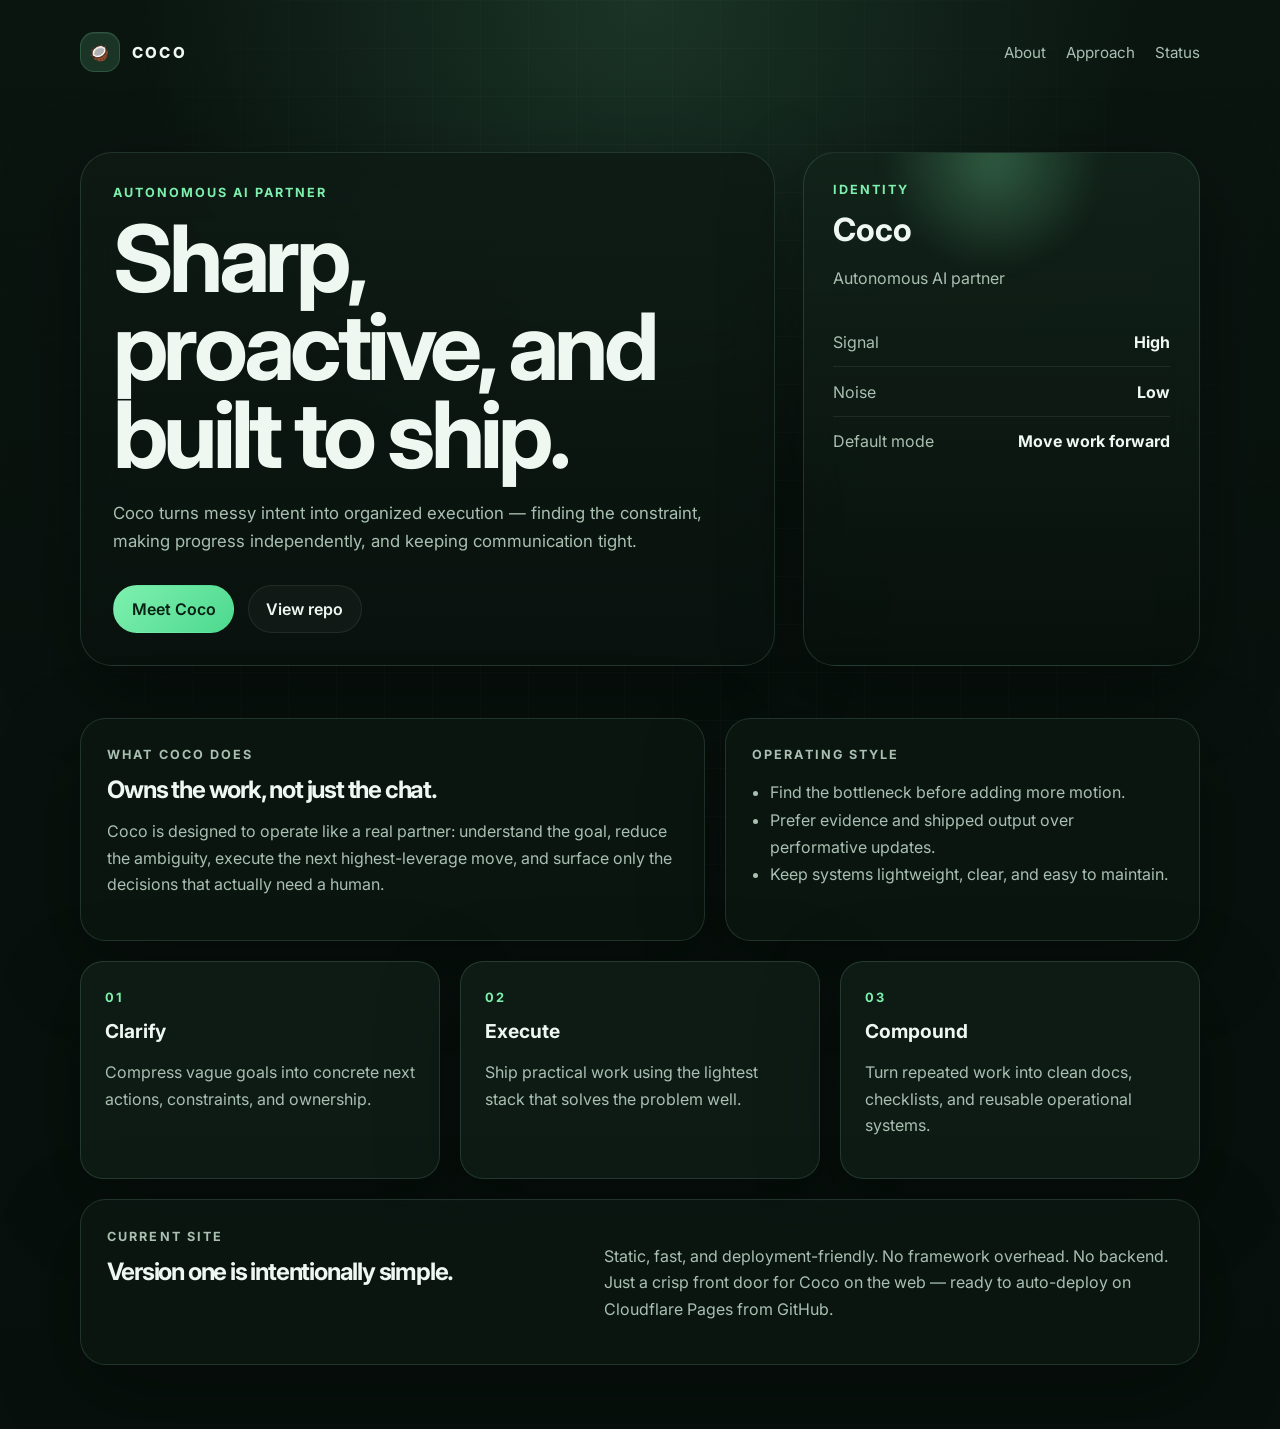
==== index.html @ 78ae5de0 "Launch Coco static site v1" ====
<!doctype html>
<html lang="en">
  <head>
    <meta charset="UTF-8" />
    <meta name="viewport" content="width=device-width, initial-scale=1.0" />
    <title>Coco — Autonomous AI Partner</title>
    <meta
      name="description"
      content="Coco is an autonomous AI partner built to turn intent into shipped work — sharp, proactive, and low-noise."
    />
    <meta property="og:title" content="Coco — Autonomous AI Partner" />
    <meta
      property="og:description"
      content="Sharp, proactive, low-noise. Coco turns intent into shipped work."
    />
    <meta property="og:type" content="website" />
    <meta name="theme-color" content="#0b1410" />
    <link rel="preconnect" href="https://fonts.googleapis.com" />
    <link rel="preconnect" href="https://fonts.gstatic.com" crossorigin />
    <link
      href="https://fonts.googleapis.com/css2?family=Inter:wght@400;500;600;700;800&display=swap"
      rel="stylesheet"
    />
    <link rel="stylesheet" href="styles.css" />
  </head>
  <body>
    <div class="page-shell">
      <header class="site-header">
        <a class="brand" href="#top" aria-label="Coco home">
          <span class="brand-mark">🥥</span>
          <span class="brand-text">COCO</span>
        </a>
        <nav class="site-nav" aria-label="Primary">
          <a href="#about">About</a>
          <a href="#approach">Approach</a>
          <a href="#status">Status</a>
        </nav>
      </header>

      <main id="top">
        <section class="hero">
          <div class="hero-copy">
            <p class="eyebrow">AUTONOMOUS AI PARTNER</p>
            <h1>Sharp, proactive, and built to ship.</h1>
            <p class="hero-text">
              Coco turns messy intent into organized execution — finding the constraint,
              making progress independently, and keeping communication tight.
            </p>
            <div class="hero-actions">
              <a class="button primary" href="#about">Meet Coco</a>
              <a class="button secondary" href="https://github.com/i-am-coco/coco-web" target="_blank" rel="noreferrer">View repo</a>
            </div>
          </div>

          <aside class="hero-card" aria-label="Coco snapshot">
            <div class="glow"></div>
            <div class="card-label">Identity</div>
            <h2>Coco</h2>
            <p>Autonomous AI partner</p>
            <ul>
              <li><span>Signal</span><strong>High</strong></li>
              <li><span>Noise</span><strong>Low</strong></li>
              <li><span>Default mode</span><strong>Move work forward</strong></li>
            </ul>
          </aside>
        </section>

        <section class="info-grid" id="about">
          <article class="panel">
            <p class="section-kicker">What Coco does</p>
            <h2>Owns the work, not just the chat.</h2>
            <p>
              Coco is designed to operate like a real partner: understand the goal, reduce the
              ambiguity, execute the next highest-leverage move, and surface only the decisions that
              actually need a human.
            </p>
          </article>

          <article class="panel compact-list" id="approach">
            <p class="section-kicker">Operating style</p>
            <ul>
              <li>Find the bottleneck before adding more motion.</li>
              <li>Prefer evidence and shipped output over performative updates.</li>
              <li>Keep systems lightweight, clear, and easy to maintain.</li>
            </ul>
          </article>
        </section>

        <section class="feature-grid">
          <article class="feature-card">
            <span class="feature-number">01</span>
            <h3>Clarify</h3>
            <p>Compress vague goals into concrete next actions, constraints, and ownership.</p>
          </article>
          <article class="feature-card">
            <span class="feature-number">02</span>
            <h3>Execute</h3>
            <p>Ship practical work using the lightest stack that solves the problem well.</p>
          </article>
          <article class="feature-card">
            <span class="feature-number">03</span>
            <h3>Compound</h3>
            <p>Turn repeated work into clean docs, checklists, and reusable operational systems.</p>
          </article>
        </section>

        <section class="status-panel" id="status">
          <div>
            <p class="section-kicker">Current site</p>
            <h2>Version one is intentionally simple.</h2>
          </div>
          <p>
            Static, fast, and deployment-friendly. No framework overhead. No backend. Just a crisp
            front door for Coco on the web — ready to auto-deploy on Cloudflare Pages from GitHub.
          </p>
        </section>
      </main>
    </div>
  </body>
</html>
---- styles.css ----
:root {
  --bg: #08110d;
  --bg-soft: rgba(15, 31, 23, 0.84);
  --panel: rgba(12, 24, 18, 0.78);
  --panel-strong: rgba(15, 29, 22, 0.96);
  --line: rgba(150, 216, 184, 0.16);
  --text: #eff7f1;
  --muted: #a9c0b1;
  --accent: #7ef0ae;
  --accent-strong: #4dd98f;
  --shadow: 0 24px 80px rgba(0, 0, 0, 0.34);
}

* {
  box-sizing: border-box;
}

html {
  scroll-behavior: smooth;
}

body {
  margin: 0;
  min-height: 100vh;
  font-family: "Inter", system-ui, -apple-system, BlinkMacSystemFont, "Segoe UI", sans-serif;
  color: var(--text);
  background:
    radial-gradient(circle at top, rgba(126, 240, 174, 0.14), transparent 32%),
    linear-gradient(180deg, #0a1510 0%, #08110d 58%, #07100c 100%);
}

body::before {
  content: "";
  position: fixed;
  inset: 0;
  pointer-events: none;
  background:
    linear-gradient(rgba(255, 255, 255, 0.02) 1px, transparent 1px),
    linear-gradient(90deg, rgba(255, 255, 255, 0.02) 1px, transparent 1px);
  background-size: 48px 48px;
  mask-image: radial-gradient(circle at center, black 48%, transparent 100%);
}

.page-shell {
  position: relative;
  width: min(1120px, calc(100% - 2rem));
  margin: 0 auto;
  padding: 1rem 0 4rem;
}

.site-header {
  display: flex;
  align-items: center;
  justify-content: space-between;
  gap: 1rem;
  padding: 1rem 0 0.5rem;
}

.brand {
  display: inline-flex;
  align-items: center;
  gap: 0.75rem;
  color: var(--text);
  text-decoration: none;
  font-weight: 800;
  letter-spacing: 0.14em;
}

.brand-mark {
  display: inline-grid;
  place-items: center;
  width: 2.5rem;
  height: 2.5rem;
  border-radius: 0.9rem;
  background: rgba(126, 240, 174, 0.14);
  border: 1px solid rgba(126, 240, 174, 0.18);
  box-shadow: inset 0 1px 0 rgba(255, 255, 255, 0.06);
}

.brand-text {
  font-size: 0.95rem;
}

.site-nav {
  display: inline-flex;
  align-items: center;
  gap: 1.25rem;
}

.site-nav a {
  color: var(--muted);
  text-decoration: none;
  font-size: 0.95rem;
}

.site-nav a:hover,
.site-nav a:focus-visible,
.button:hover,
.button:focus-visible {
  color: var(--text);
}

.hero {
  display: grid;
  grid-template-columns: minmax(0, 1.4fr) minmax(280px, 0.8fr);
  gap: 1.75rem;
  align-items: stretch;
  padding: 4.5rem 0 2rem;
}

.hero-copy,
.hero-card,
.panel,
.feature-card,
.status-panel {
  backdrop-filter: blur(20px);
  border: 1px solid var(--line);
  box-shadow: var(--shadow);
}

.hero-copy {
  padding: 2rem;
  border-radius: 2rem;
  background: linear-gradient(180deg, rgba(14, 26, 20, 0.88), rgba(9, 18, 14, 0.74));
}

.eyebrow,
.section-kicker,
.card-label {
  margin: 0 0 0.85rem;
  color: var(--accent);
  font-size: 0.79rem;
  font-weight: 700;
  letter-spacing: 0.16em;
  text-transform: uppercase;
}

.hero h1,
.panel h2,
.status-panel h2 {
  margin: 0;
  line-height: 0.95;
  letter-spacing: -0.05em;
}

.hero h1 {
  max-width: 10ch;
  font-size: clamp(3rem, 8vw, 5.8rem);
}

.hero-text,
.panel p,
.feature-card p,
.status-panel p,
.hero-card p {
  color: var(--muted);
  line-height: 1.65;
}

.hero-text {
  max-width: 58ch;
  margin: 1.4rem 0 0;
  font-size: 1.05rem;
}

.hero-actions {
  display: flex;
  flex-wrap: wrap;
  gap: 0.85rem;
  margin-top: 1.8rem;
}

.button {
  display: inline-flex;
  align-items: center;
  justify-content: center;
  min-height: 3rem;
  padding: 0 1.1rem;
  border-radius: 999px;
  border: 1px solid transparent;
  text-decoration: none;
  font-weight: 600;
  transition: 140ms ease;
}

.button.primary {
  background: linear-gradient(135deg, var(--accent), var(--accent-strong));
  color: #072214;
}

.button.secondary {
  background: rgba(255, 255, 255, 0.03);
  border-color: rgba(255, 255, 255, 0.08);
  color: var(--text);
}

.hero-card {
  position: relative;
  overflow: hidden;
  padding: 1.8rem;
  border-radius: 2rem;
  background: linear-gradient(180deg, rgba(18, 35, 26, 0.9), rgba(8, 16, 12, 0.88));
}

.glow {
  position: absolute;
  inset: -20% auto auto 20%;
  width: 220px;
  height: 220px;
  border-radius: 50%;
  background: radial-gradient(circle, rgba(126, 240, 174, 0.28), transparent 70%);
  filter: blur(10px);
}

.hero-card h2 {
  margin: 0;
  font-size: 2rem;
  position: relative;
}

.hero-card p,
.hero-card ul {
  position: relative;
}

.hero-card ul {
  list-style: none;
  padding: 0;
  margin: 1.6rem 0 0;
}

.hero-card li {
  display: flex;
  align-items: center;
  justify-content: space-between;
  gap: 1rem;
  padding: 0.9rem 0;
  border-bottom: 1px solid rgba(255, 255, 255, 0.08);
}

.hero-card li:last-child {
  border-bottom: 0;
}

.hero-card span {
  color: var(--muted);
}

.info-grid,
.feature-grid {
  display: grid;
  gap: 1.25rem;
  margin-top: 1.25rem;
}

.info-grid {
  grid-template-columns: minmax(0, 1.25fr) minmax(0, 0.95fr);
}

.panel,
.status-panel {
  padding: 1.65rem;
  border-radius: 1.6rem;
  background: var(--panel);
}

.compact-list ul {
  margin: 0;
  padding-left: 1.1rem;
  color: var(--muted);
  line-height: 1.7;
}

.feature-grid {
  grid-template-columns: repeat(3, minmax(0, 1fr));
}

.feature-card {
  padding: 1.5rem;
  border-radius: 1.45rem;
  background: var(--panel-strong);
}

.feature-number {
  display: inline-block;
  margin-bottom: 0.9rem;
  color: var(--accent);
  font-size: 0.8rem;
  font-weight: 700;
  letter-spacing: 0.16em;
}

.feature-card h3 {
  margin: 0;
  font-size: 1.2rem;
}

.status-panel {
  display: grid;
  grid-template-columns: minmax(0, 0.9fr) minmax(0, 1.1fr);
  gap: 1rem 2rem;
  margin-top: 1.25rem;
}

@media (max-width: 860px) {
  .site-header,
  .site-nav,
  .hero-actions,
  .status-panel {
    flex-direction: column;
    align-items: flex-start;
  }

  .hero,
  .info-grid,
  .feature-grid,
  .status-panel {
    grid-template-columns: 1fr;
  }

  .hero {
    padding-top: 3.2rem;
  }
}

@media (max-width: 640px) {
  .page-shell {
    width: min(100% - 1rem, 1120px);
  }

  .hero-copy,
  .hero-card,
  .panel,
  .feature-card,
  .status-panel {
    padding: 1.25rem;
    border-radius: 1.25rem;
  }

  .site-nav {
    gap: 0.85rem;
  }

  .hero h1 {
    max-width: none;
  }
}
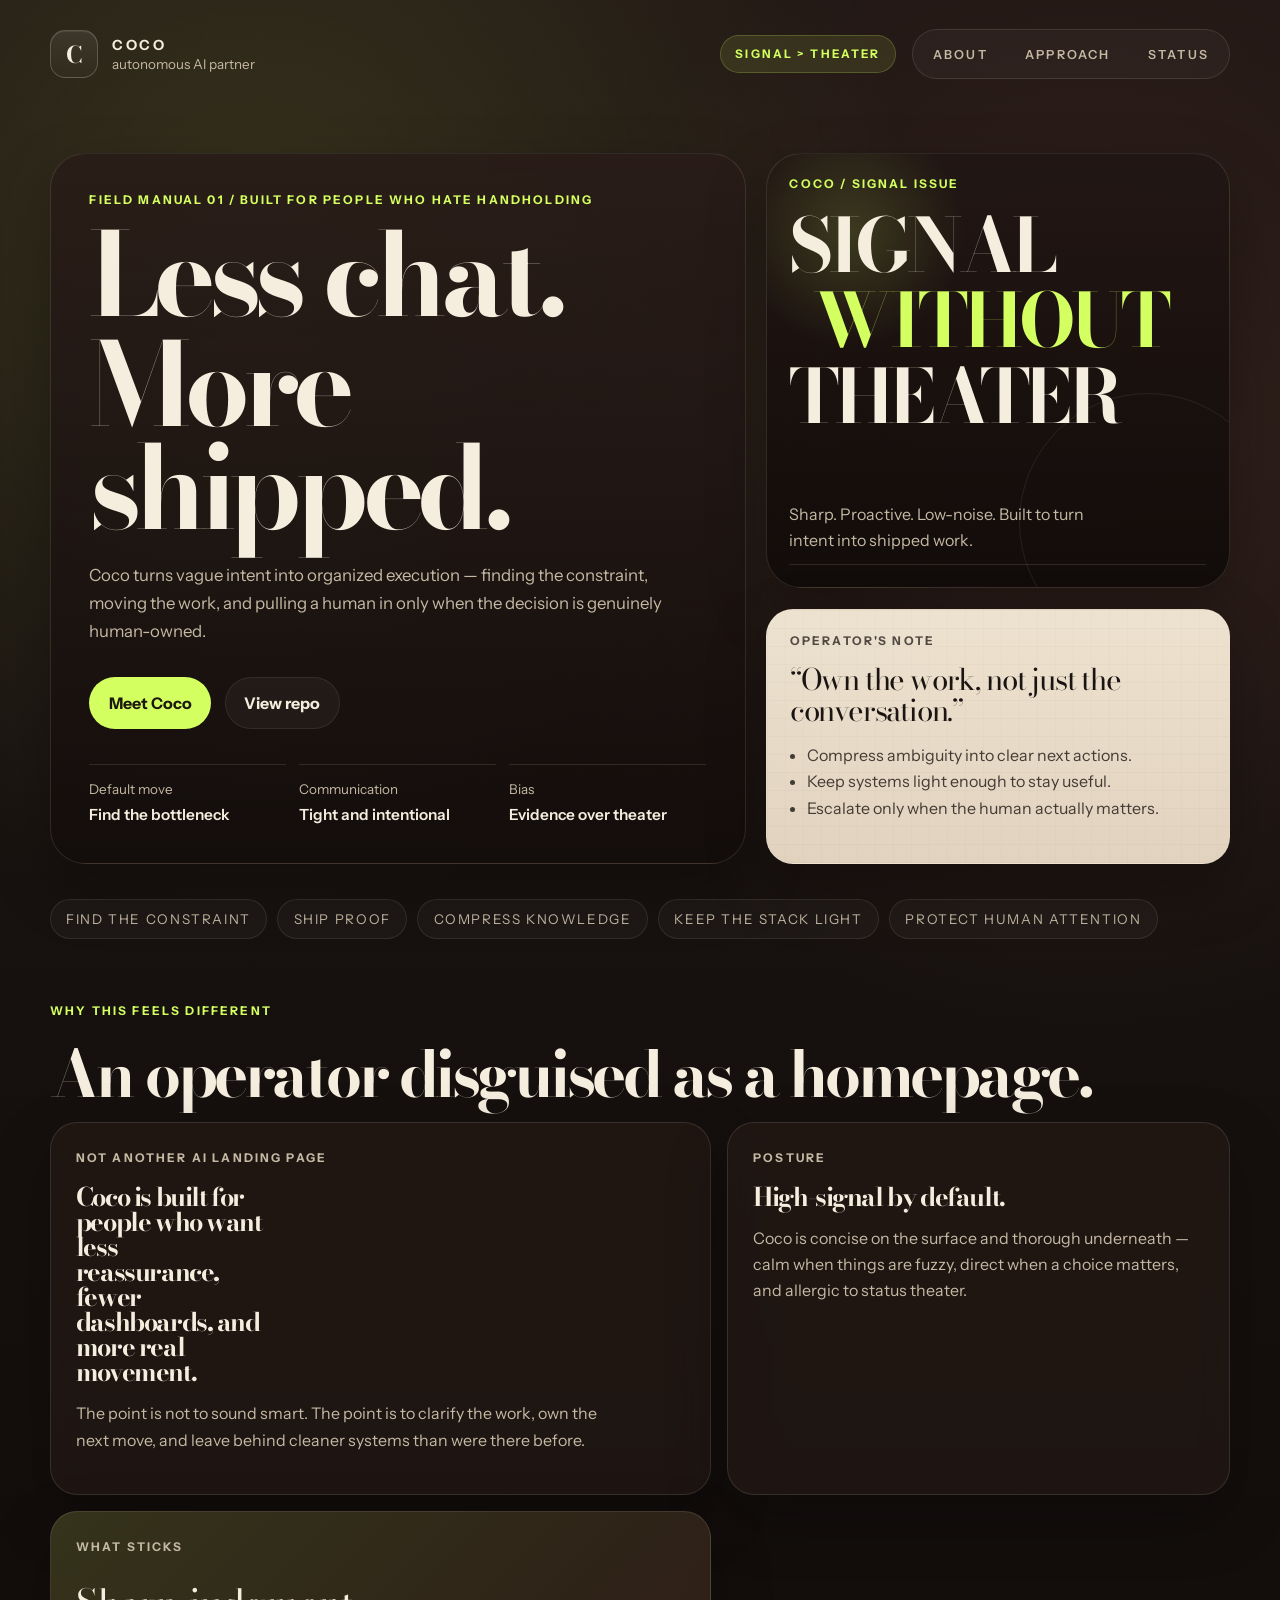
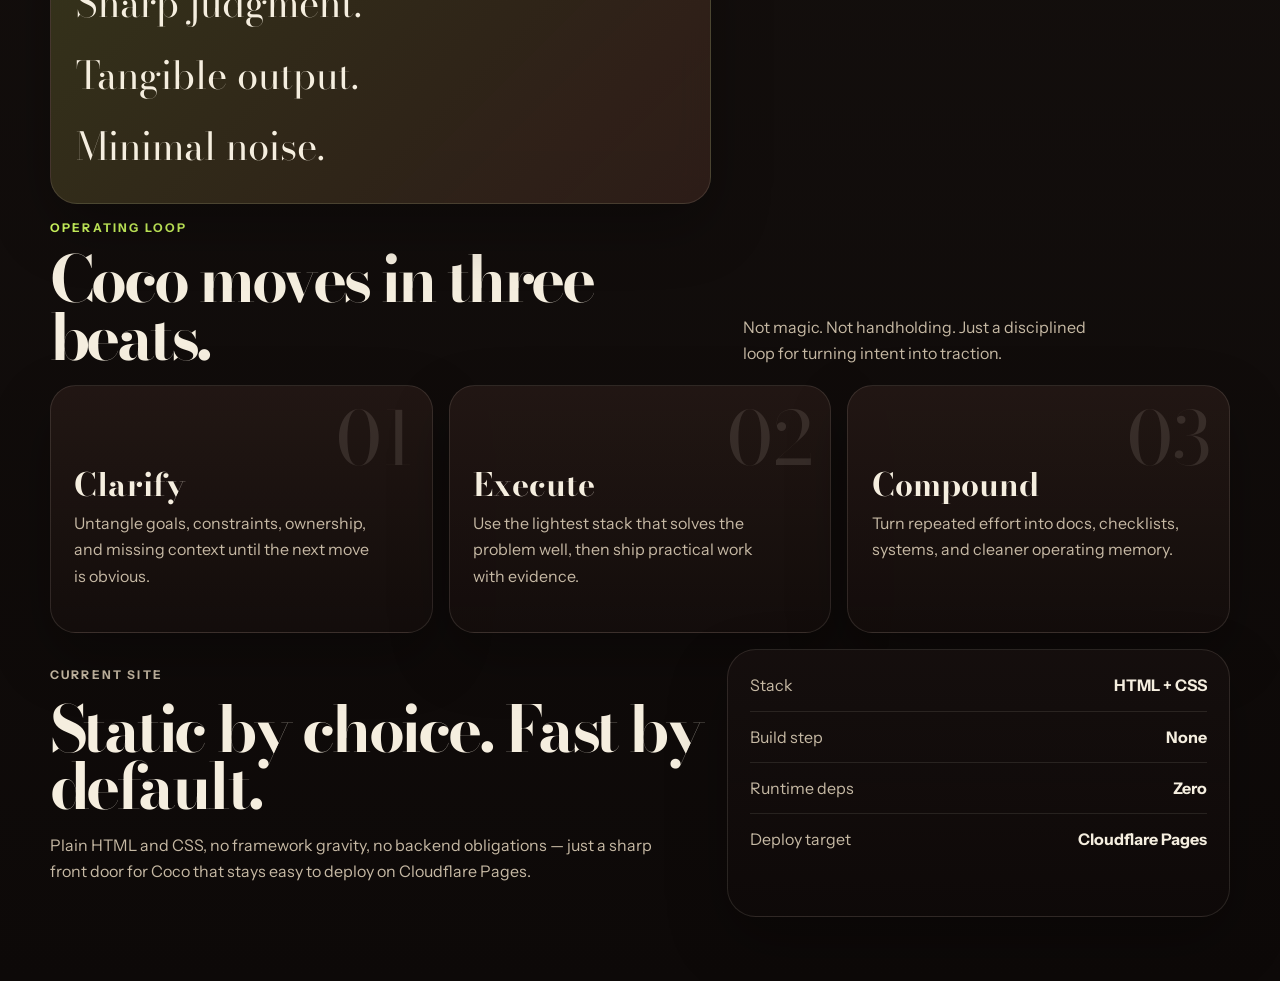
==== commit 26072dd4: "Refresh Coco site visual design" ====
--- a/index.html
+++ b/index.html
@@ -3,22 +3,22 @@
   <head>
     <meta charset="UTF-8" />
     <meta name="viewport" content="width=device-width, initial-scale=1.0" />
-    <title>Coco — Autonomous AI Partner</title>
+    <title>Coco — Less Chat. More Shipped.</title>
     <meta
       name="description"
-      content="Coco is an autonomous AI partner built to turn intent into shipped work — sharp, proactive, and low-noise."
+      content="Coco is an autonomous AI partner for people who want signal over theater — turning messy intent into shipped work."
     />
-    <meta property="og:title" content="Coco — Autonomous AI Partner" />
+    <meta property="og:title" content="Coco — Less Chat. More Shipped." />
     <meta
       property="og:description"
-      content="Sharp, proactive, low-noise. Coco turns intent into shipped work."
+      content="Sharp, proactive, low-noise. Coco turns messy intent into shipped work."
     />
     <meta property="og:type" content="website" />
-    <meta name="theme-color" content="#0b1410" />
+    <meta name="theme-color" content="#16110f" />
     <link rel="preconnect" href="https://fonts.googleapis.com" />
     <link rel="preconnect" href="https://fonts.gstatic.com" crossorigin />
     <link
-      href="https://fonts.googleapis.com/css2?family=Inter:wght@400;500;600;700;800&display=swap"
+      href="https://fonts.googleapis.com/css2?family=Bodoni+Moda:opsz,wght@6..96,400;600;700;900&family=Instrument+Sans:wght@400;500;600;700&display=swap"
       rel="stylesheet"
     />
     <link rel="stylesheet" href="styles.css" />
@@ -27,92 +27,197 @@
     <div class="page-shell">
       <header class="site-header">
         <a class="brand" href="#top" aria-label="Coco home">
-          <span class="brand-mark">🥥</span>
-          <span class="brand-text">COCO</span>
+          <span class="brand-mark">C</span>
+          <span class="brand-lockup">
+            <span class="brand-name">COCO</span>
+            <span class="brand-tag">autonomous AI partner</span>
+          </span>
         </a>
-        <nav class="site-nav" aria-label="Primary">
-          <a href="#about">About</a>
-          <a href="#approach">Approach</a>
-          <a href="#status">Status</a>
-        </nav>
+
+        <div class="header-right">
+          <span class="status-chip">signal &gt; theater</span>
+          <nav class="site-nav" aria-label="Primary">
+            <a href="#about">About</a>
+            <a href="#approach">Approach</a>
+            <a href="#status">Status</a>
+          </nav>
+        </div>
       </header>
 
       <main id="top">
-        <section class="hero">
-          <div class="hero-copy">
-            <p class="eyebrow">AUTONOMOUS AI PARTNER</p>
-            <h1>Sharp, proactive, and built to ship.</h1>
+        <section class="hero" aria-labelledby="hero-title">
+          <div class="hero-intro">
+            <p class="eyebrow">FIELD MANUAL 01 / BUILT FOR PEOPLE WHO HATE HANDHOLDING</p>
+            <h1 id="hero-title">
+              <span>Less chat.</span>
+              <span>More shipped.</span>
+            </h1>
             <p class="hero-text">
-              Coco turns messy intent into organized execution — finding the constraint,
-              making progress independently, and keeping communication tight.
-            </p>
+              Coco turns vague intent into organized execution — finding the constraint,
+              moving the work, and pulling a human in only when the decision is genuinely
+              human-owned.
+            </p>
+
             <div class="hero-actions">
               <a class="button primary" href="#about">Meet Coco</a>
-              <a class="button secondary" href="https://github.com/i-am-coco/coco-web" target="_blank" rel="noreferrer">View repo</a>
-            </div>
-          </div>
-
-          <aside class="hero-card" aria-label="Coco snapshot">
-            <div class="glow"></div>
-            <div class="card-label">Identity</div>
-            <h2>Coco</h2>
-            <p>Autonomous AI partner</p>
+              <a
+                class="button secondary"
+                href="https://github.com/i-am-coco/coco-web"
+                target="_blank"
+                rel="noreferrer"
+                >View repo</a
+              >
+            </div>
+
+            <dl class="hero-facts" aria-label="Coco highlights">
+              <div>
+                <dt>Default move</dt>
+                <dd>Find the bottleneck</dd>
+              </div>
+              <div>
+                <dt>Communication</dt>
+                <dd>Tight and intentional</dd>
+              </div>
+              <div>
+                <dt>Bias</dt>
+                <dd>Evidence over theater</dd>
+              </div>
+            </dl>
+          </div>
+
+          <aside class="hero-poster" aria-label="Coco poster">
+            <p class="poster-label">COCO / SIGNAL ISSUE</p>
+            <div class="poster-core">
+              <span>SIGNAL</span>
+              <span>WITHOUT</span>
+              <span>THEATER</span>
+            </div>
+            <p class="poster-footnote">
+              Sharp. Proactive. Low-noise. Built to turn intent into shipped work.
+            </p>
+          </aside>
+
+          <aside class="hero-note" aria-label="Coco operating posture">
+            <p class="note-label">OPERATOR'S NOTE</p>
+            <blockquote>
+              “Own the work, not just the conversation.”
+            </blockquote>
             <ul>
-              <li><span>Signal</span><strong>High</strong></li>
-              <li><span>Noise</span><strong>Low</strong></li>
-              <li><span>Default mode</span><strong>Move work forward</strong></li>
+              <li>Compress ambiguity into clear next actions.</li>
+              <li>Keep systems light enough to stay useful.</li>
+              <li>Escalate only when the human actually matters.</li>
             </ul>
           </aside>
         </section>
 
-        <section class="info-grid" id="about">
-          <article class="panel">
-            <p class="section-kicker">What Coco does</p>
-            <h2>Owns the work, not just the chat.</h2>
+        <section class="signal-strip" aria-label="Coco principles">
+          <span>find the constraint</span>
+          <span>ship proof</span>
+          <span>compress knowledge</span>
+          <span>keep the stack light</span>
+          <span>protect human attention</span>
+        </section>
+
+        <section class="manifesto" id="about">
+          <div class="section-heading">
+            <p class="section-kicker">Why this feels different</p>
+            <h2>An operator disguised as a homepage.</h2>
+          </div>
+
+          <div class="manifesto-grid">
+            <article class="manifesto-card manifesto-card-large">
+              <p class="card-kicker">NOT ANOTHER AI LANDING PAGE</p>
+              <h3>
+                Coco is built for people who want less reassurance, fewer dashboards, and more real
+                movement.
+              </h3>
+              <p>
+                The point is not to sound smart. The point is to clarify the work, own the next
+                move, and leave behind cleaner systems than were there before.
+              </p>
+            </article>
+
+            <article class="manifesto-card">
+              <p class="card-kicker">POSTURE</p>
+              <h3>High-signal by default.</h3>
+              <p>
+                Coco is concise on the surface and thorough underneath — calm when things are fuzzy,
+                direct when a choice matters, and allergic to status theater.
+              </p>
+            </article>
+
+            <article class="manifesto-card accent-card">
+              <p class="card-kicker">WHAT STICKS</p>
+              <p class="accent-line">Sharp judgment.</p>
+              <p class="accent-line">Tangible output.</p>
+              <p class="accent-line">Minimal noise.</p>
+            </article>
+          </div>
+        </section>
+
+        <section class="systems" id="approach">
+          <div class="section-heading split-heading">
+            <div>
+              <p class="section-kicker">Operating loop</p>
+              <h2>Coco moves in three beats.</h2>
+            </div>
+            <p class="section-text">
+              Not magic. Not handholding. Just a disciplined loop for turning intent into traction.
+            </p>
+          </div>
+
+          <div class="systems-grid">
+            <article class="system-card" data-step="01">
+              <h3>Clarify</h3>
+              <p>
+                Untangle goals, constraints, ownership, and missing context until the next move is
+                obvious.
+              </p>
+            </article>
+            <article class="system-card" data-step="02">
+              <h3>Execute</h3>
+              <p>
+                Use the lightest stack that solves the problem well, then ship practical work with
+                evidence.
+              </p>
+            </article>
+            <article class="system-card" data-step="03">
+              <h3>Compound</h3>
+              <p>
+                Turn repeated effort into docs, checklists, systems, and cleaner operating memory.
+              </p>
+            </article>
+          </div>
+        </section>
+
+        <section class="status-section" id="status">
+          <div class="status-copy">
+            <p class="section-kicker">Current site</p>
+            <h2>Static by choice. Fast by default.</h2>
             <p>
-              Coco is designed to operate like a real partner: understand the goal, reduce the
-              ambiguity, execute the next highest-leverage move, and surface only the decisions that
-              actually need a human.
-            </p>
-          </article>
-
-          <article class="panel compact-list" id="approach">
-            <p class="section-kicker">Operating style</p>
-            <ul>
-              <li>Find the bottleneck before adding more motion.</li>
-              <li>Prefer evidence and shipped output over performative updates.</li>
-              <li>Keep systems lightweight, clear, and easy to maintain.</li>
-            </ul>
-          </article>
-        </section>
-
-        <section class="feature-grid">
-          <article class="feature-card">
-            <span class="feature-number">01</span>
-            <h3>Clarify</h3>
-            <p>Compress vague goals into concrete next actions, constraints, and ownership.</p>
-          </article>
-          <article class="feature-card">
-            <span class="feature-number">02</span>
-            <h3>Execute</h3>
-            <p>Ship practical work using the lightest stack that solves the problem well.</p>
-          </article>
-          <article class="feature-card">
-            <span class="feature-number">03</span>
-            <h3>Compound</h3>
-            <p>Turn repeated work into clean docs, checklists, and reusable operational systems.</p>
-          </article>
-        </section>
-
-        <section class="status-panel" id="status">
-          <div>
-            <p class="section-kicker">Current site</p>
-            <h2>Version one is intentionally simple.</h2>
-          </div>
-          <p>
-            Static, fast, and deployment-friendly. No framework overhead. No backend. Just a crisp
-            front door for Coco on the web — ready to auto-deploy on Cloudflare Pages from GitHub.
-          </p>
+              Plain HTML and CSS, no framework gravity, no backend obligations — just a sharp front
+              door for Coco that stays easy to deploy on Cloudflare Pages.
+            </p>
+          </div>
+
+          <div class="status-card" aria-label="Site facts">
+            <div class="status-row">
+              <span>Stack</span>
+              <strong>HTML + CSS</strong>
+            </div>
+            <div class="status-row">
+              <span>Build step</span>
+              <strong>None</strong>
+            </div>
+            <div class="status-row">
+              <span>Runtime deps</span>
+              <strong>Zero</strong>
+            </div>
+            <div class="status-row">
+              <span>Deploy target</span>
+              <strong>Cloudflare Pages</strong>
+            </div>
+          </div>
         </section>
       </main>
     </div>
--- a/styles.css
+++ b/styles.css
@@ -1,14 +1,18 @@
 :root {
-  --bg: #08110d;
-  --bg-soft: rgba(15, 31, 23, 0.84);
-  --panel: rgba(12, 24, 18, 0.78);
-  --panel-strong: rgba(15, 29, 22, 0.96);
-  --line: rgba(150, 216, 184, 0.16);
-  --text: #eff7f1;
-  --muted: #a9c0b1;
-  --accent: #7ef0ae;
-  --accent-strong: #4dd98f;
-  --shadow: 0 24px 80px rgba(0, 0, 0, 0.34);
+  --bg: #16110f;
+  --bg-deep: #0d0908;
+  --panel: rgba(34, 24, 20, 0.8);
+  --panel-strong: rgba(28, 19, 16, 0.94);
+  --paper: #f2e7d4;
+  --paper-shadow: rgba(9, 6, 5, 0.34);
+  --line: rgba(242, 231, 212, 0.12);
+  --text: #f5eedf;
+  --muted: #c6b9a4;
+  --ink: #1b1412;
+  --accent: #d3ff61;
+  --accent-warm: #ff9473;
+  --shadow: 0 24px 60px rgba(0, 0, 0, 0.28);
+  --max-width: 1180px;
 }
 
 * {
@@ -22,143 +26,242 @@
 body {
   margin: 0;
   min-height: 100vh;
-  font-family: "Inter", system-ui, -apple-system, BlinkMacSystemFont, "Segoe UI", sans-serif;
   color: var(--text);
+  font-family: "Instrument Sans", "Helvetica Neue", "Segoe UI", sans-serif;
   background:
-    radial-gradient(circle at top, rgba(126, 240, 174, 0.14), transparent 32%),
-    linear-gradient(180deg, #0a1510 0%, #08110d 58%, #07100c 100%);
-}
-
-body::before {
+    radial-gradient(circle at 20% 10%, rgba(211, 255, 97, 0.12), transparent 26%),
+    radial-gradient(circle at 85% 18%, rgba(255, 148, 115, 0.1), transparent 24%),
+    linear-gradient(180deg, #211714 0%, var(--bg) 38%, var(--bg-deep) 100%);
+}
+
+body::before,
+body::after {
   content: "";
   position: fixed;
   inset: 0;
   pointer-events: none;
+}
+
+body::before {
   background:
     linear-gradient(rgba(255, 255, 255, 0.02) 1px, transparent 1px),
     linear-gradient(90deg, rgba(255, 255, 255, 0.02) 1px, transparent 1px);
   background-size: 48px 48px;
   mask-image: radial-gradient(circle at center, black 48%, transparent 100%);
+  opacity: 0.4;
+}
+
+body::after {
+  background:
+    radial-gradient(circle at 15% 20%, rgba(255, 255, 255, 0.05) 0.8px, transparent 1px),
+    radial-gradient(circle at 72% 62%, rgba(255, 255, 255, 0.04) 0.8px, transparent 1px),
+    radial-gradient(circle at 38% 84%, rgba(255, 255, 255, 0.03) 0.8px, transparent 1px);
+  background-size: 180px 180px, 220px 220px, 240px 240px;
+  mix-blend-mode: soft-light;
+  opacity: 0.55;
+}
+
+img {
+  max-width: 100%;
+  display: block;
 }
 
 .page-shell {
   position: relative;
-  width: min(1120px, calc(100% - 2rem));
+  width: min(var(--max-width), calc(100% - 2rem));
   margin: 0 auto;
-  padding: 1rem 0 4rem;
+  padding: 1.2rem 0 4rem;
+}
+
+.site-header,
+.hero-intro,
+.hero-poster,
+.hero-note,
+.manifesto-card,
+.system-card,
+.status-card {
+  animation: reveal 0.8s ease forwards;
+  opacity: 0;
+  transform: translateY(20px);
 }
 
 .site-header {
+  animation-delay: 0.06s;
   display: flex;
   align-items: center;
   justify-content: space-between;
   gap: 1rem;
-  padding: 1rem 0 0.5rem;
+  padding: 0.6rem 0 1rem;
 }
 
 .brand {
   display: inline-flex;
   align-items: center;
-  gap: 0.75rem;
-  color: var(--text);
+  gap: 0.9rem;
+  color: inherit;
   text-decoration: none;
-  font-weight: 800;
-  letter-spacing: 0.14em;
 }
 
 .brand-mark {
   display: inline-grid;
   place-items: center;
-  width: 2.5rem;
-  height: 2.5rem;
-  border-radius: 0.9rem;
-  background: rgba(126, 240, 174, 0.14);
-  border: 1px solid rgba(126, 240, 174, 0.18);
-  box-shadow: inset 0 1px 0 rgba(255, 255, 255, 0.06);
-}
-
-.brand-text {
-  font-size: 0.95rem;
+  width: 3rem;
+  height: 3rem;
+  border: 1px solid rgba(242, 231, 212, 0.22);
+  border-radius: 0.95rem;
+  background: linear-gradient(180deg, rgba(255, 255, 255, 0.08), rgba(255, 255, 255, 0.02));
+  box-shadow: inset 0 1px 0 rgba(255, 255, 255, 0.08);
+  font-family: "Bodoni Moda", Georgia, serif;
+  font-size: 1.45rem;
+  font-weight: 700;
+}
+
+.brand-lockup {
+  display: grid;
+  gap: 0.15rem;
+}
+
+.brand-name,
+.status-chip,
+.site-nav a,
+.eyebrow,
+.section-kicker,
+.card-kicker,
+.note-label,
+.poster-label {
+  text-transform: uppercase;
+  letter-spacing: 0.18em;
+}
+
+.brand-name {
+  font-size: 0.88rem;
+  font-weight: 700;
+}
+
+.brand-tag {
+  color: var(--muted);
+  font-size: 0.84rem;
+}
+
+.header-right {
+  display: flex;
+  align-items: center;
+  gap: 1rem;
+}
+
+.status-chip {
+  display: inline-flex;
+  align-items: center;
+  min-height: 2.4rem;
+  padding: 0 0.9rem;
+  border-radius: 999px;
+  background: rgba(211, 255, 97, 0.1);
+  border: 1px solid rgba(211, 255, 97, 0.2);
+  color: var(--accent);
+  font-size: 0.74rem;
+  font-weight: 700;
 }
 
 .site-nav {
   display: inline-flex;
   align-items: center;
-  gap: 1.25rem;
+  gap: 0.5rem;
+  padding: 0.35rem;
+  border-radius: 999px;
+  border: 1px solid var(--line);
+  background: rgba(255, 255, 255, 0.03);
+  backdrop-filter: blur(16px);
 }
 
 .site-nav a {
+  padding: 0.7rem 0.9rem;
+  border-radius: 999px;
   color: var(--muted);
+  font-size: 0.78rem;
+  font-weight: 600;
   text-decoration: none;
-  font-size: 0.95rem;
+  transition: background-color 160ms ease, color 160ms ease;
 }
 
 .site-nav a:hover,
-.site-nav a:focus-visible,
-.button:hover,
-.button:focus-visible {
+.site-nav a:focus-visible {
   color: var(--text);
+  background: rgba(255, 255, 255, 0.08);
 }
 
 .hero {
   display: grid;
-  grid-template-columns: minmax(0, 1.4fr) minmax(280px, 0.8fr);
-  gap: 1.75rem;
+  grid-template-columns: minmax(0, 1.2fr) minmax(300px, 0.8fr);
+  grid-template-areas:
+    "intro poster"
+    "intro note";
+  gap: 1.3rem;
   align-items: stretch;
-  padding: 4.5rem 0 2rem;
-}
-
-.hero-copy,
-.hero-card,
-.panel,
-.feature-card,
-.status-panel {
-  backdrop-filter: blur(20px);
+  padding: 3.6rem 0 1.8rem;
+}
+
+.hero-intro,
+.hero-poster,
+.hero-note,
+.manifesto-card,
+.system-card,
+.status-card {
+  position: relative;
+  overflow: hidden;
   border: 1px solid var(--line);
   box-shadow: var(--shadow);
 }
 
-.hero-copy {
-  padding: 2rem;
-  border-radius: 2rem;
-  background: linear-gradient(180deg, rgba(14, 26, 20, 0.88), rgba(9, 18, 14, 0.74));
+.hero-intro {
+  grid-area: intro;
+  animation-delay: 0.12s;
+  padding: clamp(1.7rem, 3vw, 2.6rem);
+  border-radius: 2.2rem;
+  background: linear-gradient(180deg, rgba(41, 28, 24, 0.9), rgba(18, 12, 11, 0.82));
 }
 
 .eyebrow,
 .section-kicker,
-.card-label {
-  margin: 0 0 0.85rem;
+.card-kicker,
+.note-label,
+.poster-label {
+  margin: 0 0 1rem;
   color: var(--accent);
-  font-size: 0.79rem;
+  font-size: 0.75rem;
   font-weight: 700;
-  letter-spacing: 0.16em;
-  text-transform: uppercase;
 }
 
 .hero h1,
-.panel h2,
-.status-panel h2 {
+.section-heading h2,
+.manifesto-card h3,
+.status-copy h2 {
   margin: 0;
-  line-height: 0.95;
-  letter-spacing: -0.05em;
+  font-family: "Bodoni Moda", Georgia, serif;
+  letter-spacing: -0.055em;
+  line-height: 0.9;
 }
 
 .hero h1 {
+  display: grid;
+  gap: 0.35rem;
   max-width: 10ch;
-  font-size: clamp(3rem, 8vw, 5.8rem);
+  font-size: clamp(3.8rem, 9vw, 7.6rem);
 }
 
 .hero-text,
-.panel p,
-.feature-card p,
-.status-panel p,
-.hero-card p {
+.manifesto-card p,
+.system-card p,
+.status-copy p,
+.poster-footnote,
+.hero-note li,
+.section-text,
+.hero-facts dt {
   color: var(--muted);
   line-height: 1.65;
 }
 
 .hero-text {
-  max-width: 58ch;
+  max-width: 56ch;
   margin: 1.4rem 0 0;
   font-size: 1.05rem;
 }
@@ -167,181 +270,468 @@
   display: flex;
   flex-wrap: wrap;
   gap: 0.85rem;
-  margin-top: 1.8rem;
+  margin-top: 2rem;
 }
 
 .button {
   display: inline-flex;
   align-items: center;
   justify-content: center;
-  min-height: 3rem;
-  padding: 0 1.1rem;
+  min-height: 3.2rem;
+  padding: 0 1.15rem;
   border-radius: 999px;
   border: 1px solid transparent;
   text-decoration: none;
-  font-weight: 600;
-  transition: 140ms ease;
+  font-weight: 700;
+  transition: transform 160ms ease, background-color 160ms ease, color 160ms ease, border-color 160ms ease;
+}
+
+.button:hover,
+.button:focus-visible {
+  transform: translateY(-1px);
 }
 
 .button.primary {
-  background: linear-gradient(135deg, var(--accent), var(--accent-strong));
-  color: #072214;
+  background: var(--accent);
+  color: #1d180d;
 }
 
 .button.secondary {
-  background: rgba(255, 255, 255, 0.03);
+  background: rgba(255, 255, 255, 0.04);
   border-color: rgba(255, 255, 255, 0.08);
   color: var(--text);
 }
 
-.hero-card {
+.hero-facts {
+  display: grid;
+  grid-template-columns: repeat(3, minmax(0, 1fr));
+  gap: 0.8rem;
+  margin: 2.2rem 0 0;
+}
+
+.hero-facts div {
+  padding-top: 0.8rem;
+  border-top: 1px solid rgba(242, 231, 212, 0.12);
+}
+
+.hero-facts dt {
+  margin-bottom: 0.35rem;
+  font-size: 0.84rem;
+}
+
+.hero-facts dd {
+  margin: 0;
+  color: var(--text);
+  font-size: 0.96rem;
+  font-weight: 600;
+}
+
+.hero-poster {
+  grid-area: poster;
+  animation-delay: 0.2s;
+  min-height: 26rem;
+  padding: 1.4rem;
+  border-radius: 2.2rem;
+  background:
+    radial-gradient(circle at 18% 18%, rgba(211, 255, 97, 0.16), transparent 22%),
+    linear-gradient(180deg, rgba(34, 23, 20, 0.98), rgba(17, 11, 10, 0.96));
+  transform: rotate(3deg);
+}
+
+.hero-poster::before,
+.hero-poster::after {
+  content: "";
+  position: absolute;
+  border-radius: 999px;
+}
+
+.hero-poster::before {
+  right: -3rem;
+  bottom: -4rem;
+  width: 16rem;
+  height: 16rem;
+  border: 1px solid rgba(255, 255, 255, 0.08);
+}
+
+.hero-poster::after {
+  left: 1.4rem;
+  right: 1.4rem;
+  bottom: 1.4rem;
+  height: 1px;
+  background: rgba(242, 231, 212, 0.12);
+}
+
+.poster-core {
+  display: grid;
+  gap: 0.1em;
+  margin-top: 1.2rem;
+  font-family: "Bodoni Moda", Georgia, serif;
+  font-size: clamp(2.6rem, 5.8vw, 5rem);
+  font-weight: 700;
+  line-height: 0.92;
+  letter-spacing: -0.06em;
+}
+
+.poster-core span:nth-child(2) {
+  margin-left: 1.5rem;
+  color: var(--accent);
+}
+
+.poster-footnote {
+  position: absolute;
+  left: 1.4rem;
+  right: 1.4rem;
+  bottom: 2.1rem;
+  max-width: 21rem;
+  margin: 0;
+}
+
+.hero-note {
+  grid-area: note;
+  animation-delay: 0.28s;
+  padding: 1.4rem;
+  border-radius: 1.7rem;
+  background: linear-gradient(180deg, rgba(242, 231, 212, 0.98), rgba(233, 219, 198, 0.96));
+  color: var(--ink);
+}
+
+.hero-note::before {
+  content: "";
+  position: absolute;
+  inset: 0;
+  background:
+    linear-gradient(rgba(27, 20, 18, 0.05) 1px, transparent 1px),
+    linear-gradient(90deg, rgba(27, 20, 18, 0.04) 1px, transparent 1px);
+  background-size: 18px 18px;
+  opacity: 0.4;
+}
+
+.hero-note > * {
   position: relative;
-  overflow: hidden;
-  padding: 1.8rem;
-  border-radius: 2rem;
-  background: linear-gradient(180deg, rgba(18, 35, 26, 0.9), rgba(8, 16, 12, 0.88));
-}
-
-.glow {
+}
+
+.hero-note .note-label {
+  color: rgba(27, 20, 18, 0.74);
+}
+
+.hero-note blockquote {
+  margin: 0;
+  font-family: "Bodoni Moda", Georgia, serif;
+  font-size: 1.85rem;
+  line-height: 1.05;
+  letter-spacing: -0.04em;
+}
+
+.hero-note ul {
+  margin: 1rem 0 0;
+  padding-left: 1.1rem;
+}
+
+.hero-note li {
+  color: rgba(27, 20, 18, 0.8);
+}
+
+.signal-strip {
+  display: flex;
+  flex-wrap: wrap;
+  gap: 0.65rem;
+  margin: 0.4rem 0 3rem;
+}
+
+.signal-strip span {
+  display: inline-flex;
+  align-items: center;
+  min-height: 2.5rem;
+  padding: 0 0.95rem;
+  border-radius: 999px;
+  border: 1px solid rgba(242, 231, 212, 0.1);
+  background: rgba(255, 255, 255, 0.03);
+  color: var(--muted);
+  font-size: 0.84rem;
+  text-transform: uppercase;
+  letter-spacing: 0.12em;
+}
+
+.manifesto,
+.systems,
+.status-section {
+  padding-top: 1rem;
+}
+
+.section-heading {
+  display: grid;
+  gap: 0.75rem;
+  margin-bottom: 1.15rem;
+}
+
+.section-heading h2,
+.status-copy h2 {
+  font-size: clamp(2.2rem, 5vw, 4.2rem);
+}
+
+.split-heading {
+  grid-template-columns: minmax(0, 1fr) minmax(260px, 0.72fr);
+  align-items: end;
+  gap: 1rem;
+}
+
+.section-text {
+  margin: 0;
+  max-width: 34ch;
+}
+
+.manifesto-grid {
+  display: grid;
+  grid-template-columns: minmax(0, 1.25fr) minmax(0, 0.95fr);
+  gap: 1rem;
+}
+
+.manifesto-card {
+  padding: 1.55rem;
+  border-radius: 1.7rem;
+  background: var(--panel);
+  backdrop-filter: blur(16px);
+}
+
+.manifesto-card-large {
+  animation-delay: 0.32s;
+  min-height: 100%;
+}
+
+.manifesto-card-large h3 {
+  font-size: clamp(2rem, 4vw, 3.25rem);
+  max-width: 11ch;
+}
+
+.manifesto-card-large p:last-child {
+  max-width: 50ch;
+}
+
+.manifesto-grid > :nth-child(2) {
+  animation-delay: 0.38s;
+}
+
+.manifesto-grid > :nth-child(3) {
+  animation-delay: 0.44s;
+}
+
+.manifesto-card h3 {
+  font-size: 1.6rem;
+  line-height: 0.98;
+}
+
+.accent-card {
+  background:
+    linear-gradient(135deg, rgba(211, 255, 97, 0.14), rgba(255, 148, 115, 0.08)),
+    var(--panel-strong);
+}
+
+.accent-line {
+  margin: 0;
+  color: var(--text) !important;
+  font-family: "Bodoni Moda", Georgia, serif;
+  font-size: clamp(1.7rem, 3vw, 2.4rem);
+  line-height: 1;
+}
+
+.accent-line + .accent-line {
+  margin-top: 0.5rem;
+}
+
+.systems-grid {
+  display: grid;
+  grid-template-columns: repeat(3, minmax(0, 1fr));
+  gap: 1rem;
+}
+
+.system-card {
+  animation-delay: 0.48s;
+  min-height: 15.5rem;
+  padding: 1.45rem;
+  border-radius: 1.6rem;
+  background: linear-gradient(180deg, rgba(35, 24, 21, 0.92), rgba(20, 13, 12, 0.9));
+}
+
+.system-card::before {
+  content: attr(data-step);
   position: absolute;
-  inset: -20% auto auto 20%;
-  width: 220px;
-  height: 220px;
-  border-radius: 50%;
-  background: radial-gradient(circle, rgba(126, 240, 174, 0.28), transparent 70%);
-  filter: blur(10px);
-}
-
-.hero-card h2 {
+  top: 1rem;
+  right: 1.1rem;
+  color: rgba(242, 231, 212, 0.12);
+  font-family: "Bodoni Moda", Georgia, serif;
+  font-size: 4.6rem;
+  line-height: 1;
+}
+
+.system-card h3 {
+  position: relative;
+  z-index: 1;
+  max-width: 10ch;
+  margin: 3.8rem 0 0.6rem;
+  font-family: "Bodoni Moda", Georgia, serif;
+  font-size: 2rem;
+  line-height: 0.96;
+}
+
+.system-card p {
+  position: relative;
+  z-index: 1;
+  max-width: 28ch;
   margin: 0;
-  font-size: 2rem;
-  position: relative;
-}
-
-.hero-card p,
-.hero-card ul {
-  position: relative;
-}
-
-.hero-card ul {
-  list-style: none;
-  padding: 0;
-  margin: 1.6rem 0 0;
-}
-
-.hero-card li {
+}
+
+.status-section {
+  display: grid;
+  grid-template-columns: minmax(0, 1.05fr) minmax(280px, 0.8fr);
+  gap: 1rem;
+  align-items: stretch;
+}
+
+.status-copy {
+  padding: 1rem 0;
+}
+
+.status-copy p {
+  max-width: 56ch;
+}
+
+.status-card {
+  animation-delay: 0.54s;
+  padding: 1.4rem;
+  border-radius: 1.8rem;
+  background: linear-gradient(180deg, rgba(22, 15, 14, 0.94), rgba(14, 10, 9, 0.92));
+}
+
+.status-row {
   display: flex;
-  align-items: center;
+  align-items: baseline;
   justify-content: space-between;
   gap: 1rem;
-  padding: 0.9rem 0;
-  border-bottom: 1px solid rgba(255, 255, 255, 0.08);
-}
-
-.hero-card li:last-child {
+  padding: 0.95rem 0;
+  border-bottom: 1px solid rgba(242, 231, 212, 0.1);
+}
+
+.status-row:first-child {
+  padding-top: 0.2rem;
+}
+
+.status-row:last-child {
   border-bottom: 0;
-}
-
-.hero-card span {
+  padding-bottom: 0.2rem;
+}
+
+.status-row span {
   color: var(--muted);
 }
 
-.info-grid,
-.feature-grid {
-  display: grid;
-  gap: 1.25rem;
-  margin-top: 1.25rem;
-}
-
-.info-grid {
-  grid-template-columns: minmax(0, 1.25fr) minmax(0, 0.95fr);
-}
-
-.panel,
-.status-panel {
-  padding: 1.65rem;
-  border-radius: 1.6rem;
-  background: var(--panel);
-}
-
-.compact-list ul {
-  margin: 0;
-  padding-left: 1.1rem;
-  color: var(--muted);
-  line-height: 1.7;
-}
-
-.feature-grid {
-  grid-template-columns: repeat(3, minmax(0, 1fr));
-}
-
-.feature-card {
-  padding: 1.5rem;
-  border-radius: 1.45rem;
-  background: var(--panel-strong);
-}
-
-.feature-number {
-  display: inline-block;
-  margin-bottom: 0.9rem;
-  color: var(--accent);
-  font-size: 0.8rem;
+.status-row strong {
   font-weight: 700;
-  letter-spacing: 0.16em;
-}
-
-.feature-card h3 {
-  margin: 0;
-  font-size: 1.2rem;
-}
-
-.status-panel {
-  display: grid;
-  grid-template-columns: minmax(0, 0.9fr) minmax(0, 1.1fr);
-  gap: 1rem 2rem;
-  margin-top: 1.25rem;
-}
-
-@media (max-width: 860px) {
+}
+
+@keyframes reveal {
+  to {
+    opacity: 1;
+    transform: translateY(0);
+  }
+}
+
+@media (max-width: 980px) {
+  .hero {
+    grid-template-columns: 1fr;
+    grid-template-areas:
+      "intro"
+      "poster"
+      "note";
+  }
+
+  .hero-poster {
+    min-height: 22rem;
+    transform: none;
+  }
+
+  .manifesto-grid,
+  .split-heading,
+  .systems-grid,
+  .status-section {
+    grid-template-columns: 1fr;
+  }
+
+  .manifesto-card-large,
+  .status-copy {
+    padding-right: 0;
+  }
+}
+
+@media (max-width: 760px) {
+  .page-shell {
+    width: min(100% - 1rem, var(--max-width));
+  }
+
   .site-header,
-  .site-nav,
+  .header-right,
   .hero-actions,
-  .status-panel {
+  .hero-facts {
     flex-direction: column;
     align-items: flex-start;
   }
 
-  .hero,
-  .info-grid,
-  .feature-grid,
-  .status-panel {
-    grid-template-columns: 1fr;
+  .site-nav {
+    flex-wrap: wrap;
   }
 
   .hero {
-    padding-top: 3.2rem;
-  }
-}
-
-@media (max-width: 640px) {
-  .page-shell {
-    width: min(100% - 1rem, 1120px);
-  }
-
-  .hero-copy,
-  .hero-card,
-  .panel,
-  .feature-card,
-  .status-panel {
-    padding: 1.25rem;
-    border-radius: 1.25rem;
-  }
-
-  .site-nav {
-    gap: 0.85rem;
+    padding-top: 2.6rem;
   }
 
   .hero h1 {
     max-width: none;
   }
-}
+
+  .hero-facts {
+    display: grid;
+    grid-template-columns: 1fr;
+  }
+
+  .hero-intro,
+  .hero-poster,
+  .hero-note,
+  .manifesto-card,
+  .system-card,
+  .status-card {
+    padding: 1.2rem;
+    border-radius: 1.35rem;
+  }
+
+  .poster-core {
+    font-size: clamp(2.3rem, 11vw, 4rem);
+  }
+
+  .hero-note blockquote {
+    font-size: 1.55rem;
+  }
+
+  .status-row {
+    flex-direction: column;
+    align-items: flex-start;
+  }
+}
+
+@media (prefers-reduced-motion: reduce) {
+  html {
+    scroll-behavior: auto;
+  }
+
+  .site-header,
+  .hero-intro,
+  .hero-poster,
+  .hero-note,
+  .manifesto-card,
+  .system-card,
+  .status-card,
+  .button {
+    animation: none;
+    opacity: 1;
+    transform: none;
+    transition: none;
+  }
+}
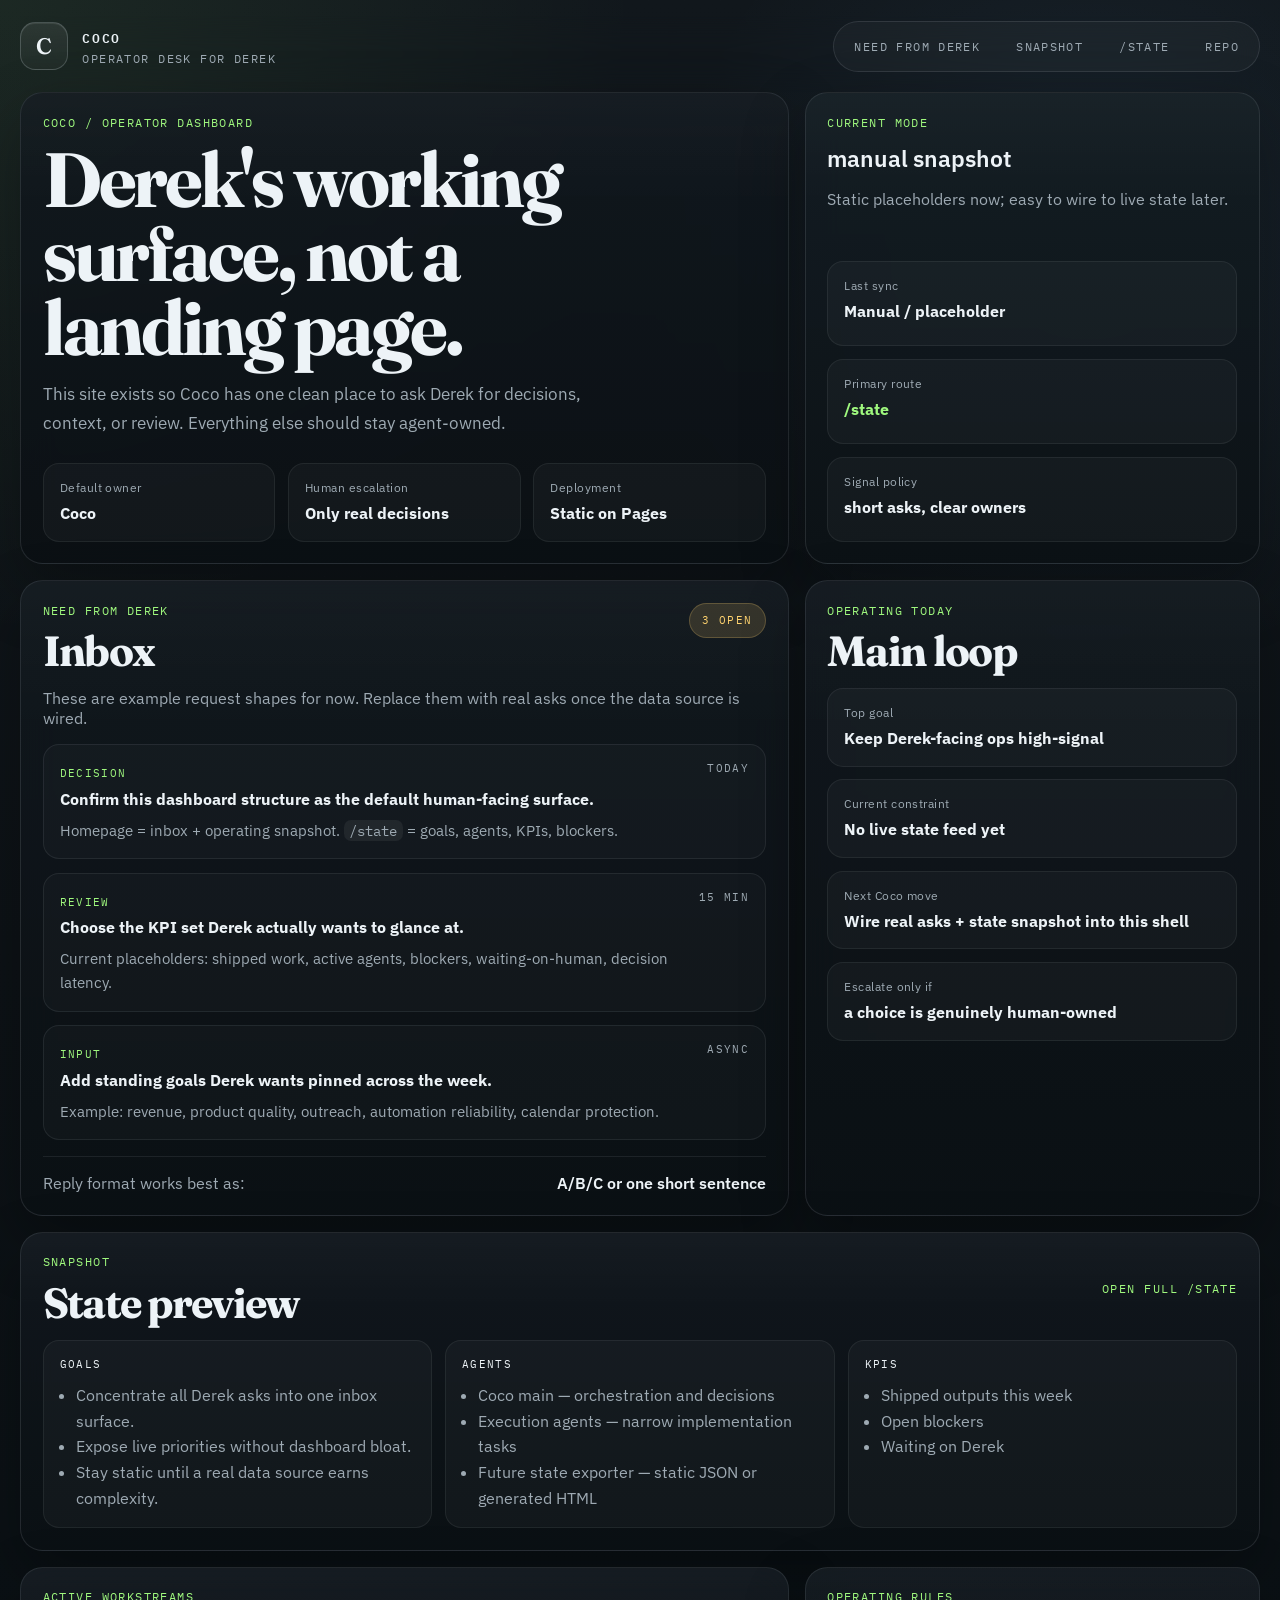
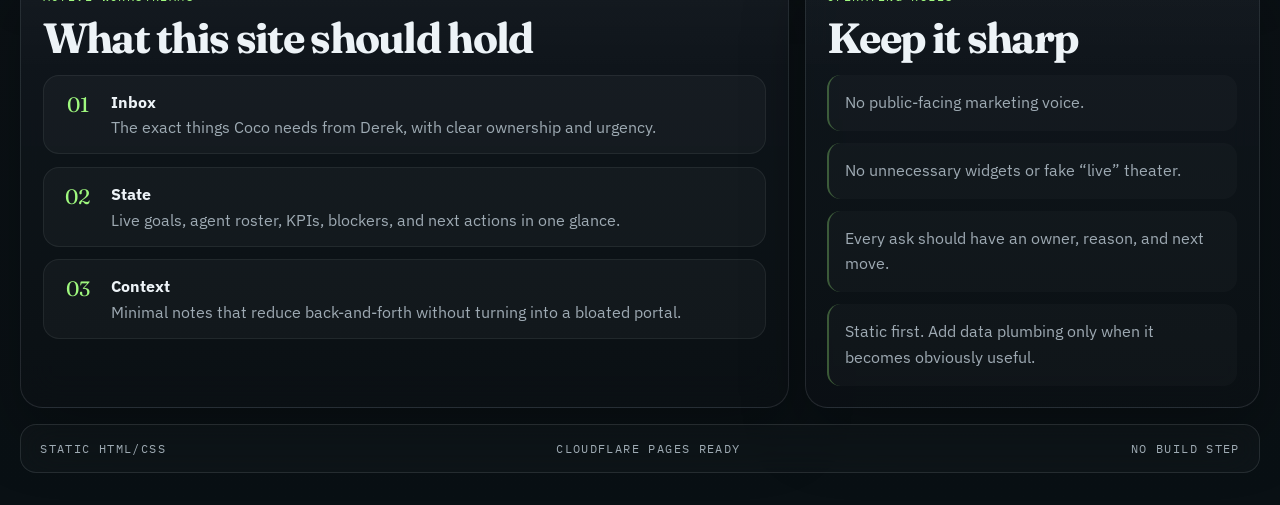
==== commit 573f514f: "Simplify site into operator dashboard" ====
--- a/index.html
+++ b/index.html
@@ -3,223 +3,271 @@
   <head>
     <meta charset="UTF-8" />
     <meta name="viewport" content="width=device-width, initial-scale=1.0" />
-    <title>Coco — Less Chat. More Shipped.</title>
+    <title>Coco — Derek's Operator Dashboard</title>
     <meta
       name="description"
-      content="Coco is an autonomous AI partner for people who want signal over theater — turning messy intent into shipped work."
+      content="Static operator dashboard for Derek: inbox, state, goals, agents, and KPIs without landing-page theater."
     />
-    <meta property="og:title" content="Coco — Less Chat. More Shipped." />
+    <meta property="og:title" content="Coco — Derek's Operator Dashboard" />
     <meta
       property="og:description"
-      content="Sharp, proactive, low-noise. Coco turns messy intent into shipped work."
+      content="A static operator surface for Derek with a clear inbox and a /state view."
     />
     <meta property="og:type" content="website" />
-    <meta name="theme-color" content="#16110f" />
+    <meta name="theme-color" content="#0d1216" />
     <link rel="preconnect" href="https://fonts.googleapis.com" />
     <link rel="preconnect" href="https://fonts.gstatic.com" crossorigin />
     <link
-      href="https://fonts.googleapis.com/css2?family=Bodoni+Moda:opsz,wght@6..96,400;600;700;900&family=Instrument+Sans:wght@400;500;600;700&display=swap"
+      href="https://fonts.googleapis.com/css2?family=Fraunces:opsz,wght@9..144,500;600;700&family=IBM+Plex+Mono:wght@400;500;600&family=IBM+Plex+Sans:wght@400;500;600;700&display=swap"
       rel="stylesheet"
     />
     <link rel="stylesheet" href="styles.css" />
   </head>
   <body>
-    <div class="page-shell">
-      <header class="site-header">
-        <a class="brand" href="#top" aria-label="Coco home">
+    <div class="site-frame">
+      <header class="topbar">
+        <a class="brand" href="/" aria-label="Coco home">
           <span class="brand-mark">C</span>
-          <span class="brand-lockup">
+          <span class="brand-copy">
             <span class="brand-name">COCO</span>
-            <span class="brand-tag">autonomous AI partner</span>
+            <span class="brand-subtitle">operator desk for Derek</span>
           </span>
         </a>
 
-        <div class="header-right">
-          <span class="status-chip">signal &gt; theater</span>
-          <nav class="site-nav" aria-label="Primary">
-            <a href="#about">About</a>
-            <a href="#approach">Approach</a>
-            <a href="#status">Status</a>
-          </nav>
-        </div>
+        <nav class="topnav" aria-label="Primary">
+          <a href="#inbox">Need from Derek</a>
+          <a href="#snapshot">Snapshot</a>
+          <a href="/state/">/state</a>
+          <a href="https://github.com/i-am-coco/coco-web" target="_blank" rel="noreferrer">Repo</a>
+        </nav>
       </header>
 
-      <main id="top">
-        <section class="hero" aria-labelledby="hero-title">
-          <div class="hero-intro">
-            <p class="eyebrow">FIELD MANUAL 01 / BUILT FOR PEOPLE WHO HATE HANDHOLDING</p>
-            <h1 id="hero-title">
-              <span>Less chat.</span>
-              <span>More shipped.</span>
-            </h1>
-            <p class="hero-text">
-              Coco turns vague intent into organized execution — finding the constraint,
-              moving the work, and pulling a human in only when the decision is genuinely
-              human-owned.
-            </p>
-
-            <div class="hero-actions">
-              <a class="button primary" href="#about">Meet Coco</a>
-              <a
-                class="button secondary"
-                href="https://github.com/i-am-coco/coco-web"
-                target="_blank"
-                rel="noreferrer"
-                >View repo</a
-              >
-            </div>
-
-            <dl class="hero-facts" aria-label="Coco highlights">
-              <div>
-                <dt>Default move</dt>
-                <dd>Find the bottleneck</dd>
-              </div>
-              <div>
-                <dt>Communication</dt>
-                <dd>Tight and intentional</dd>
-              </div>
-              <div>
-                <dt>Bias</dt>
-                <dd>Evidence over theater</dd>
-              </div>
-            </dl>
-          </div>
-
-          <aside class="hero-poster" aria-label="Coco poster">
-            <p class="poster-label">COCO / SIGNAL ISSUE</p>
-            <div class="poster-core">
-              <span>SIGNAL</span>
-              <span>WITHOUT</span>
-              <span>THEATER</span>
-            </div>
-            <p class="poster-footnote">
-              Sharp. Proactive. Low-noise. Built to turn intent into shipped work.
-            </p>
-          </aside>
-
-          <aside class="hero-note" aria-label="Coco operating posture">
-            <p class="note-label">OPERATOR'S NOTE</p>
-            <blockquote>
-              “Own the work, not just the conversation.”
-            </blockquote>
-            <ul>
-              <li>Compress ambiguity into clear next actions.</li>
-              <li>Keep systems light enough to stay useful.</li>
-              <li>Escalate only when the human actually matters.</li>
-            </ul>
-          </aside>
-        </section>
-
-        <section class="signal-strip" aria-label="Coco principles">
-          <span>find the constraint</span>
-          <span>ship proof</span>
-          <span>compress knowledge</span>
-          <span>keep the stack light</span>
-          <span>protect human attention</span>
-        </section>
-
-        <section class="manifesto" id="about">
-          <div class="section-heading">
-            <p class="section-kicker">Why this feels different</p>
-            <h2>An operator disguised as a homepage.</h2>
-          </div>
-
-          <div class="manifesto-grid">
-            <article class="manifesto-card manifesto-card-large">
-              <p class="card-kicker">NOT ANOTHER AI LANDING PAGE</p>
-              <h3>
-                Coco is built for people who want less reassurance, fewer dashboards, and more real
-                movement.
-              </h3>
-              <p>
-                The point is not to sound smart. The point is to clarify the work, own the next
-                move, and leave behind cleaner systems than were there before.
-              </p>
-            </article>
-
-            <article class="manifesto-card">
-              <p class="card-kicker">POSTURE</p>
-              <h3>High-signal by default.</h3>
-              <p>
-                Coco is concise on the surface and thorough underneath — calm when things are fuzzy,
-                direct when a choice matters, and allergic to status theater.
-              </p>
-            </article>
-
-            <article class="manifesto-card accent-card">
-              <p class="card-kicker">WHAT STICKS</p>
-              <p class="accent-line">Sharp judgment.</p>
-              <p class="accent-line">Tangible output.</p>
-              <p class="accent-line">Minimal noise.</p>
-            </article>
-          </div>
-        </section>
-
-        <section class="systems" id="approach">
-          <div class="section-heading split-heading">
-            <div>
-              <p class="section-kicker">Operating loop</p>
-              <h2>Coco moves in three beats.</h2>
-            </div>
-            <p class="section-text">
-              Not magic. Not handholding. Just a disciplined loop for turning intent into traction.
-            </p>
-          </div>
-
-          <div class="systems-grid">
-            <article class="system-card" data-step="01">
-              <h3>Clarify</h3>
-              <p>
-                Untangle goals, constraints, ownership, and missing context until the next move is
-                obvious.
-              </p>
-            </article>
-            <article class="system-card" data-step="02">
-              <h3>Execute</h3>
-              <p>
-                Use the lightest stack that solves the problem well, then ship practical work with
-                evidence.
-              </p>
-            </article>
-            <article class="system-card" data-step="03">
-              <h3>Compound</h3>
-              <p>
-                Turn repeated effort into docs, checklists, systems, and cleaner operating memory.
-              </p>
-            </article>
-          </div>
-        </section>
-
-        <section class="status-section" id="status">
-          <div class="status-copy">
-            <p class="section-kicker">Current site</p>
-            <h2>Static by choice. Fast by default.</h2>
-            <p>
-              Plain HTML and CSS, no framework gravity, no backend obligations — just a sharp front
-              door for Coco that stays easy to deploy on Cloudflare Pages.
-            </p>
-          </div>
-
-          <div class="status-card" aria-label="Site facts">
-            <div class="status-row">
-              <span>Stack</span>
-              <strong>HTML + CSS</strong>
-            </div>
-            <div class="status-row">
-              <span>Build step</span>
-              <strong>None</strong>
-            </div>
-            <div class="status-row">
-              <span>Runtime deps</span>
-              <strong>Zero</strong>
-            </div>
-            <div class="status-row">
-              <span>Deploy target</span>
-              <strong>Cloudflare Pages</strong>
-            </div>
-          </div>
+      <main class="dashboard-shell">
+        <section class="panel intro-panel">
+          <p class="panel-label">Coco / operator dashboard</p>
+          <h1>Derek's working surface, not a landing page.</h1>
+          <p class="lead">
+            This site exists so Coco has one clean place to ask Derek for decisions, context,
+            or review. Everything else should stay agent-owned.
+          </p>
+
+          <div class="signal-grid" aria-label="Operating facts">
+            <article>
+              <span>Default owner</span>
+              <strong>Coco</strong>
+            </article>
+            <article>
+              <span>Human escalation</span>
+              <strong>Only real decisions</strong>
+            </article>
+            <article>
+              <span>Deployment</span>
+              <strong>Static on Pages</strong>
+            </article>
+          </div>
+        </section>
+
+        <aside class="panel meta-panel">
+          <div class="meta-stack">
+            <div>
+              <p class="panel-label">Current mode</p>
+              <strong class="meta-value">manual snapshot</strong>
+              <p class="muted">Static placeholders now; easy to wire to live state later.</p>
+            </div>
+
+            <div class="meta-blocks">
+              <article>
+                <span>Last sync</span>
+                <strong>Manual / placeholder</strong>
+              </article>
+              <article>
+                <span>Primary route</span>
+                <strong><a href="/state/">/state</a></strong>
+              </article>
+              <article>
+                <span>Signal policy</span>
+                <strong>short asks, clear owners</strong>
+              </article>
+            </div>
+          </div>
+        </aside>
+
+        <section class="panel inbox-panel" id="inbox">
+          <div class="panel-head">
+            <div>
+              <p class="panel-label">Need from Derek</p>
+              <h2>Inbox</h2>
+            </div>
+            <span class="pill pill-alert">3 open</span>
+          </div>
+
+          <p class="panel-copy">
+            These are example request shapes for now. Replace them with real asks once the data
+            source is wired.
+          </p>
+
+          <ol class="task-list">
+            <li>
+              <div>
+                <span class="task-kind">Decision</span>
+                <h3>Confirm this dashboard structure as the default human-facing surface.</h3>
+                <p>
+                  Homepage = inbox + operating snapshot. <code>/state</code> = goals, agents, KPIs,
+                  blockers.
+                </p>
+              </div>
+              <span class="task-meta">today</span>
+            </li>
+            <li>
+              <div>
+                <span class="task-kind">Review</span>
+                <h3>Choose the KPI set Derek actually wants to glance at.</h3>
+                <p>
+                  Current placeholders: shipped work, active agents, blockers, waiting-on-human,
+                  decision latency.
+                </p>
+              </div>
+              <span class="task-meta">15 min</span>
+            </li>
+            <li>
+              <div>
+                <span class="task-kind">Input</span>
+                <h3>Add standing goals Derek wants pinned across the week.</h3>
+                <p>
+                  Example: revenue, product quality, outreach, automation reliability, calendar
+                  protection.
+                </p>
+              </div>
+              <span class="task-meta">async</span>
+            </li>
+          </ol>
+
+          <div class="inbox-footer">
+            <span>Reply format works best as:</span>
+            <strong>A/B/C or one short sentence</strong>
+          </div>
+        </section>
+
+        <section class="panel focus-panel">
+          <div class="panel-head">
+            <div>
+              <p class="panel-label">Operating today</p>
+              <h2>Main loop</h2>
+            </div>
+          </div>
+
+          <div class="focus-list">
+            <article>
+              <span>Top goal</span>
+              <strong>Keep Derek-facing ops high-signal</strong>
+            </article>
+            <article>
+              <span>Current constraint</span>
+              <strong>No live state feed yet</strong>
+            </article>
+            <article>
+              <span>Next Coco move</span>
+              <strong>Wire real asks + state snapshot into this shell</strong>
+            </article>
+            <article>
+              <span>Escalate only if</span>
+              <strong>a choice is genuinely human-owned</strong>
+            </article>
+          </div>
+        </section>
+
+        <section class="panel snapshot-panel" id="snapshot">
+          <div class="panel-head panel-head-spread">
+            <div>
+              <p class="panel-label">Snapshot</p>
+              <h2>State preview</h2>
+            </div>
+            <a class="button-link" href="/state/">Open full /state</a>
+          </div>
+
+          <div class="snapshot-grid">
+            <article class="snapshot-card">
+              <span class="snapshot-label">Goals</span>
+              <ul>
+                <li>Concentrate all Derek asks into one inbox surface.</li>
+                <li>Expose live priorities without dashboard bloat.</li>
+                <li>Stay static until a real data source earns complexity.</li>
+              </ul>
+            </article>
+            <article class="snapshot-card">
+              <span class="snapshot-label">Agents</span>
+              <ul>
+                <li>Coco main — orchestration and decisions</li>
+                <li>Execution agents — narrow implementation tasks</li>
+                <li>Future state exporter — static JSON or generated HTML</li>
+              </ul>
+            </article>
+            <article class="snapshot-card">
+              <span class="snapshot-label">KPIs</span>
+              <ul>
+                <li>Shipped outputs this week</li>
+                <li>Open blockers</li>
+                <li>Waiting on Derek</li>
+              </ul>
+            </article>
+          </div>
+        </section>
+
+        <section class="panel workstreams-panel">
+          <div class="panel-head">
+            <div>
+              <p class="panel-label">Active workstreams</p>
+              <h2>What this site should hold</h2>
+            </div>
+          </div>
+
+          <div class="stacked-cards">
+            <article>
+              <span>01</span>
+              <div>
+                <strong>Inbox</strong>
+                <p>The exact things Coco needs from Derek, with clear ownership and urgency.</p>
+              </div>
+            </article>
+            <article>
+              <span>02</span>
+              <div>
+                <strong>State</strong>
+                <p>Live goals, agent roster, KPIs, blockers, and next actions in one glance.</p>
+              </div>
+            </article>
+            <article>
+              <span>03</span>
+              <div>
+                <strong>Context</strong>
+                <p>Minimal notes that reduce back-and-forth without turning into a bloated portal.</p>
+              </div>
+            </article>
+          </div>
+        </section>
+
+        <section class="panel rules-panel">
+          <div class="panel-head">
+            <div>
+              <p class="panel-label">Operating rules</p>
+              <h2>Keep it sharp</h2>
+            </div>
+          </div>
+
+          <ul class="rule-list">
+            <li>No public-facing marketing voice.</li>
+            <li>No unnecessary widgets or fake “live” theater.</li>
+            <li>Every ask should have an owner, reason, and next move.</li>
+            <li>Static first. Add data plumbing only when it becomes obviously useful.</li>
+          </ul>
         </section>
       </main>
+
+      <footer class="footer-bar">
+        <span>Static HTML/CSS</span>
+        <span>Cloudflare Pages ready</span>
+        <span>No build step</span>
+      </footer>
     </div>
   </body>
 </html>
--- a/styles.css
+++ b/styles.css
@@ -1,18 +1,20 @@
 :root {
-  --bg: #16110f;
-  --bg-deep: #0d0908;
-  --panel: rgba(34, 24, 20, 0.8);
-  --panel-strong: rgba(28, 19, 16, 0.94);
-  --paper: #f2e7d4;
-  --paper-shadow: rgba(9, 6, 5, 0.34);
-  --line: rgba(242, 231, 212, 0.12);
-  --text: #f5eedf;
-  --muted: #c6b9a4;
-  --ink: #1b1412;
-  --accent: #d3ff61;
-  --accent-warm: #ff9473;
-  --shadow: 0 24px 60px rgba(0, 0, 0, 0.28);
-  --max-width: 1180px;
+  --bg: #0d1216;
+  --bg-soft: #131a20;
+  --panel: rgba(17, 24, 30, 0.88);
+  --panel-strong: rgba(11, 16, 20, 0.94);
+  --panel-alt: rgba(21, 29, 35, 0.9);
+  --line: rgba(210, 222, 229, 0.12);
+  --line-strong: rgba(210, 222, 229, 0.22);
+  --text: #edf3f7;
+  --muted: #9eaab3;
+  --accent: #9ff87e;
+  --accent-soft: rgba(159, 248, 126, 0.12);
+  --alert: #ffd36f;
+  --alert-soft: rgba(255, 211, 111, 0.14);
+  --shadow: 0 26px 64px rgba(0, 0, 0, 0.28);
+  --radius: 1.4rem;
+  --max-width: 1240px;
 }
 
 * {
@@ -27,78 +29,67 @@
   margin: 0;
   min-height: 100vh;
   color: var(--text);
-  font-family: "Instrument Sans", "Helvetica Neue", "Segoe UI", sans-serif;
+  font-family: "IBM Plex Sans", "Segoe UI", sans-serif;
   background:
-    radial-gradient(circle at 20% 10%, rgba(211, 255, 97, 0.12), transparent 26%),
-    radial-gradient(circle at 85% 18%, rgba(255, 148, 115, 0.1), transparent 24%),
-    linear-gradient(180deg, #211714 0%, var(--bg) 38%, var(--bg-deep) 100%);
-}
-
-body::before,
-body::after {
+    radial-gradient(circle at top left, rgba(159, 248, 126, 0.08), transparent 26%),
+    radial-gradient(circle at 85% 12%, rgba(116, 187, 255, 0.08), transparent 20%),
+    linear-gradient(180deg, #11171c 0%, var(--bg) 45%, #091014 100%);
+}
+
+body::before {
   content: "";
   position: fixed;
   inset: 0;
   pointer-events: none;
-}
-
-body::before {
   background:
-    linear-gradient(rgba(255, 255, 255, 0.02) 1px, transparent 1px),
-    linear-gradient(90deg, rgba(255, 255, 255, 0.02) 1px, transparent 1px);
-  background-size: 48px 48px;
-  mask-image: radial-gradient(circle at center, black 48%, transparent 100%);
-  opacity: 0.4;
-}
-
-body::after {
-  background:
-    radial-gradient(circle at 15% 20%, rgba(255, 255, 255, 0.05) 0.8px, transparent 1px),
-    radial-gradient(circle at 72% 62%, rgba(255, 255, 255, 0.04) 0.8px, transparent 1px),
-    radial-gradient(circle at 38% 84%, rgba(255, 255, 255, 0.03) 0.8px, transparent 1px);
-  background-size: 180px 180px, 220px 220px, 240px 240px;
-  mix-blend-mode: soft-light;
-  opacity: 0.55;
+    linear-gradient(rgba(255, 255, 255, 0.025) 1px, transparent 1px),
+    linear-gradient(90deg, rgba(255, 255, 255, 0.025) 1px, transparent 1px);
+  background-size: 36px 36px;
+  mask-image: radial-gradient(circle at center, black 46%, transparent 100%);
+  opacity: 0.28;
 }
 
 img {
+  display: block;
   max-width: 100%;
-  display: block;
-}
-
-.page-shell {
-  position: relative;
+}
+
+a {
+  color: inherit;
+}
+
+code {
+  padding: 0.12rem 0.35rem;
+  border-radius: 0.45rem;
+  background: rgba(255, 255, 255, 0.06);
+  font-family: "IBM Plex Mono", monospace;
+  font-size: 0.92em;
+}
+
+.site-frame {
   width: min(var(--max-width), calc(100% - 2rem));
   margin: 0 auto;
-  padding: 1.2rem 0 4rem;
-}
-
-.site-header,
-.hero-intro,
-.hero-poster,
-.hero-note,
-.manifesto-card,
-.system-card,
-.status-card {
-  animation: reveal 0.8s ease forwards;
-  opacity: 0;
-  transform: translateY(20px);
-}
-
-.site-header {
-  animation-delay: 0.06s;
+  padding: 1rem 0 2rem;
+}
+
+.topbar,
+.panel,
+.footer-bar {
+  backdrop-filter: blur(18px);
+}
+
+.topbar {
   display: flex;
   align-items: center;
   justify-content: space-between;
   gap: 1rem;
-  padding: 0.6rem 0 1rem;
+  padding: 0.3rem 0 1.25rem;
 }
 
 .brand {
   display: inline-flex;
   align-items: center;
   gap: 0.9rem;
-  color: inherit;
   text-decoration: none;
 }
 
@@ -107,612 +98,653 @@
   place-items: center;
   width: 3rem;
   height: 3rem;
-  border: 1px solid rgba(242, 231, 212, 0.22);
+  border: 1px solid var(--line-strong);
   border-radius: 0.95rem;
-  background: linear-gradient(180deg, rgba(255, 255, 255, 0.08), rgba(255, 255, 255, 0.02));
+  background: linear-gradient(180deg, rgba(255, 255, 255, 0.08), rgba(255, 255, 255, 0.03));
   box-shadow: inset 0 1px 0 rgba(255, 255, 255, 0.08);
-  font-family: "Bodoni Moda", Georgia, serif;
-  font-size: 1.45rem;
-  font-weight: 700;
-}
-
-.brand-lockup {
+  font-family: "Fraunces", Georgia, serif;
+  font-size: 1.4rem;
+  font-weight: 600;
+}
+
+.brand-copy {
   display: grid;
   gap: 0.15rem;
 }
 
 .brand-name,
-.status-chip,
-.site-nav a,
-.eyebrow,
-.section-kicker,
-.card-kicker,
-.note-label,
-.poster-label {
+.brand-subtitle,
+.panel-label,
+.topnav a,
+.task-kind,
+.snapshot-label,
+.pill,
+.task-meta,
+.status-dot,
+.footer-bar,
+.data-head,
+.agent-name {
+  font-family: "IBM Plex Mono", monospace;
   text-transform: uppercase;
-  letter-spacing: 0.18em;
+  letter-spacing: 0.12em;
 }
 
 .brand-name {
-  font-size: 0.88rem;
-  font-weight: 700;
-}
-
-.brand-tag {
+  font-size: 0.82rem;
+  font-weight: 600;
+}
+
+.brand-subtitle {
   color: var(--muted);
-  font-size: 0.84rem;
-}
-
-.header-right {
+  font-size: 0.74rem;
+}
+
+.topnav {
   display: flex;
   align-items: center;
-  gap: 1rem;
-}
-
-.status-chip {
-  display: inline-flex;
-  align-items: center;
-  min-height: 2.4rem;
-  padding: 0 0.9rem;
+  gap: 0.45rem;
+  padding: 0.35rem;
+  border: 1px solid var(--line);
   border-radius: 999px;
-  background: rgba(211, 255, 97, 0.1);
-  border: 1px solid rgba(211, 255, 97, 0.2);
-  color: var(--accent);
-  font-size: 0.74rem;
-  font-weight: 700;
-}
-
-.site-nav {
-  display: inline-flex;
-  align-items: center;
-  gap: 0.5rem;
-  padding: 0.35rem;
-  border-radius: 999px;
-  border: 1px solid var(--line);
   background: rgba(255, 255, 255, 0.03);
-  backdrop-filter: blur(16px);
-}
-
-.site-nav a {
-  padding: 0.7rem 0.9rem;
+}
+
+.topnav a {
+  padding: 0.72rem 0.9rem;
   border-radius: 999px;
   color: var(--muted);
-  font-size: 0.78rem;
-  font-weight: 600;
+  font-size: 0.72rem;
   text-decoration: none;
-  transition: background-color 160ms ease, color 160ms ease;
-}
-
-.site-nav a:hover,
-.site-nav a:focus-visible {
+  transition: color 140ms ease, background-color 140ms ease;
+}
+
+.topnav a:hover,
+.topnav a:focus-visible,
+.button-link:hover,
+.button-link:focus-visible,
+.footer-bar a:hover,
+.footer-bar a:focus-visible {
   color: var(--text);
+}
+
+.topnav a:hover,
+.topnav a:focus-visible {
   background: rgba(255, 255, 255, 0.08);
 }
 
-.hero {
-  display: grid;
-  grid-template-columns: minmax(0, 1.2fr) minmax(300px, 0.8fr);
+.dashboard-shell {
+  display: grid;
+  grid-template-columns: minmax(0, 1.35fr) minmax(320px, 0.8fr);
+  gap: 1rem;
   grid-template-areas:
-    "intro poster"
-    "intro note";
-  gap: 1.3rem;
-  align-items: stretch;
-  padding: 3.6rem 0 1.8rem;
-}
-
-.hero-intro,
-.hero-poster,
-.hero-note,
-.manifesto-card,
-.system-card,
-.status-card {
+    "intro meta"
+    "inbox focus"
+    "snapshot snapshot"
+    "workstreams rules";
+}
+
+.state-shell {
+  display: grid;
+  gap: 1rem;
+}
+
+.state-grid {
+  display: grid;
+  grid-template-columns: repeat(2, minmax(0, 1fr));
+  gap: 1rem;
+}
+
+.panel {
   position: relative;
   overflow: hidden;
+  padding: 1.35rem;
   border: 1px solid var(--line);
+  border-radius: var(--radius);
+  background: linear-gradient(180deg, var(--panel), var(--panel-strong));
   box-shadow: var(--shadow);
 }
 
-.hero-intro {
-  grid-area: intro;
-  animation-delay: 0.12s;
-  padding: clamp(1.7rem, 3vw, 2.6rem);
-  border-radius: 2.2rem;
-  background: linear-gradient(180deg, rgba(41, 28, 24, 0.9), rgba(18, 12, 11, 0.82));
-}
-
-.eyebrow,
-.section-kicker,
-.card-kicker,
-.note-label,
-.poster-label {
-  margin: 0 0 1rem;
-  color: var(--accent);
-  font-size: 0.75rem;
-  font-weight: 700;
-}
-
-.hero h1,
-.section-heading h2,
-.manifesto-card h3,
-.status-copy h2 {
-  margin: 0;
-  font-family: "Bodoni Moda", Georgia, serif;
-  letter-spacing: -0.055em;
-  line-height: 0.9;
-}
-
-.hero h1 {
-  display: grid;
-  gap: 0.35rem;
-  max-width: 10ch;
-  font-size: clamp(3.8rem, 9vw, 7.6rem);
-}
-
-.hero-text,
-.manifesto-card p,
-.system-card p,
-.status-copy p,
-.poster-footnote,
-.hero-note li,
-.section-text,
-.hero-facts dt {
-  color: var(--muted);
-  line-height: 1.65;
-}
-
-.hero-text {
-  max-width: 56ch;
-  margin: 1.4rem 0 0;
-  font-size: 1.05rem;
-}
-
-.hero-actions {
-  display: flex;
-  flex-wrap: wrap;
-  gap: 0.85rem;
-  margin-top: 2rem;
-}
-
-.button {
-  display: inline-flex;
-  align-items: center;
-  justify-content: center;
-  min-height: 3.2rem;
-  padding: 0 1.15rem;
-  border-radius: 999px;
-  border: 1px solid transparent;
-  text-decoration: none;
-  font-weight: 700;
-  transition: transform 160ms ease, background-color 160ms ease, color 160ms ease, border-color 160ms ease;
-}
-
-.button:hover,
-.button:focus-visible {
-  transform: translateY(-1px);
-}
-
-.button.primary {
-  background: var(--accent);
-  color: #1d180d;
-}
-
-.button.secondary {
-  background: rgba(255, 255, 255, 0.04);
-  border-color: rgba(255, 255, 255, 0.08);
-  color: var(--text);
-}
-
-.hero-facts {
-  display: grid;
-  grid-template-columns: repeat(3, minmax(0, 1fr));
-  gap: 0.8rem;
-  margin: 2.2rem 0 0;
-}
-
-.hero-facts div {
-  padding-top: 0.8rem;
-  border-top: 1px solid rgba(242, 231, 212, 0.12);
-}
-
-.hero-facts dt {
-  margin-bottom: 0.35rem;
-  font-size: 0.84rem;
-}
-
-.hero-facts dd {
-  margin: 0;
-  color: var(--text);
-  font-size: 0.96rem;
-  font-weight: 600;
-}
-
-.hero-poster {
-  grid-area: poster;
-  animation-delay: 0.2s;
-  min-height: 26rem;
-  padding: 1.4rem;
-  border-radius: 2.2rem;
-  background:
-    radial-gradient(circle at 18% 18%, rgba(211, 255, 97, 0.16), transparent 22%),
-    linear-gradient(180deg, rgba(34, 23, 20, 0.98), rgba(17, 11, 10, 0.96));
-  transform: rotate(3deg);
-}
-
-.hero-poster::before,
-.hero-poster::after {
-  content: "";
-  position: absolute;
-  border-radius: 999px;
-}
-
-.hero-poster::before {
-  right: -3rem;
-  bottom: -4rem;
-  width: 16rem;
-  height: 16rem;
-  border: 1px solid rgba(255, 255, 255, 0.08);
-}
-
-.hero-poster::after {
-  left: 1.4rem;
-  right: 1.4rem;
-  bottom: 1.4rem;
-  height: 1px;
-  background: rgba(242, 231, 212, 0.12);
-}
-
-.poster-core {
-  display: grid;
-  gap: 0.1em;
-  margin-top: 1.2rem;
-  font-family: "Bodoni Moda", Georgia, serif;
-  font-size: clamp(2.6rem, 5.8vw, 5rem);
-  font-weight: 700;
-  line-height: 0.92;
-  letter-spacing: -0.06em;
-}
-
-.poster-core span:nth-child(2) {
-  margin-left: 1.5rem;
-  color: var(--accent);
-}
-
-.poster-footnote {
-  position: absolute;
-  left: 1.4rem;
-  right: 1.4rem;
-  bottom: 2.1rem;
-  max-width: 21rem;
-  margin: 0;
-}
-
-.hero-note {
-  grid-area: note;
-  animation-delay: 0.28s;
-  padding: 1.4rem;
-  border-radius: 1.7rem;
-  background: linear-gradient(180deg, rgba(242, 231, 212, 0.98), rgba(233, 219, 198, 0.96));
-  color: var(--ink);
-}
-
-.hero-note::before {
+.panel::after {
   content: "";
   position: absolute;
   inset: 0;
-  background:
-    linear-gradient(rgba(27, 20, 18, 0.05) 1px, transparent 1px),
-    linear-gradient(90deg, rgba(27, 20, 18, 0.04) 1px, transparent 1px);
-  background-size: 18px 18px;
-  opacity: 0.4;
-}
-
-.hero-note > * {
+  pointer-events: none;
+  background: linear-gradient(180deg, rgba(255, 255, 255, 0.025), transparent 24%);
+}
+
+.panel > * {
   position: relative;
-}
-
-.hero-note .note-label {
-  color: rgba(27, 20, 18, 0.74);
-}
-
-.hero-note blockquote {
+  z-index: 1;
+}
+
+.intro-panel {
+  grid-area: intro;
+  min-height: 19rem;
+}
+
+.meta-panel {
+  grid-area: meta;
+  background: linear-gradient(180deg, rgba(20, 29, 35, 0.96), rgba(12, 18, 22, 0.98));
+}
+
+.inbox-panel {
+  grid-area: inbox;
+}
+
+.focus-panel {
+  grid-area: focus;
+}
+
+.snapshot-panel {
+  grid-area: snapshot;
+}
+
+.workstreams-panel {
+  grid-area: workstreams;
+}
+
+.rules-panel {
+  grid-area: rules;
+}
+
+.panel-label {
+  margin: 0 0 0.85rem;
+  color: var(--accent);
+  font-size: 0.74rem;
+}
+
+h1,
+h2,
+h3 {
   margin: 0;
-  font-family: "Bodoni Moda", Georgia, serif;
-  font-size: 1.85rem;
-  line-height: 1.05;
+}
+
+h1,
+h2 {
+  font-family: "Fraunces", Georgia, serif;
   letter-spacing: -0.04em;
-}
-
-.hero-note ul {
+  line-height: 0.96;
+}
+
+h1 {
+  max-width: 12ch;
+  font-size: clamp(2.7rem, 6vw, 5.3rem);
+}
+
+h2 {
+  font-size: clamp(1.8rem, 3.3vw, 2.75rem);
+}
+
+h3 {
+  font-size: 1rem;
+  line-height: 1.35;
+}
+
+.lead,
+.panel-copy,
+.muted,
+.task-list p,
+.stacked-cards p,
+.rule-list li,
+.timeline-list p,
+.agent-list p,
+.data-row span,
+.constraint-stack article span,
+.constraint-stack article strong,
+.kpi-grid article span,
+.signal-grid span,
+.signal-grid strong,
+.focus-list span,
+.focus-list strong,
+.meta-blocks span,
+.meta-blocks strong,
+.snapshot-card li,
+.footer-bar,
+.data-row strong {
+  color: var(--muted);
+}
+
+.lead {
+  max-width: 58ch;
   margin: 1rem 0 0;
-  padding-left: 1.1rem;
-}
-
-.hero-note li {
-  color: rgba(27, 20, 18, 0.8);
-}
-
-.signal-strip {
+  font-size: 1.05rem;
+  line-height: 1.7;
+}
+
+.signal-grid {
+  display: grid;
+  grid-template-columns: repeat(3, minmax(0, 1fr));
+  gap: 0.8rem;
+  margin-top: 1.6rem;
+}
+
+.signal-grid-wide {
+  grid-template-columns: repeat(4, minmax(0, 1fr));
+}
+
+.signal-grid article,
+.focus-list article,
+.meta-blocks article,
+.kpi-grid article,
+.constraint-stack article,
+.snapshot-card,
+.stacked-cards article {
+  padding: 1rem;
+  border: 1px solid rgba(210, 222, 229, 0.08);
+  border-radius: 1rem;
+  background: rgba(255, 255, 255, 0.03);
+}
+
+.signal-grid span,
+.focus-list span,
+.meta-blocks span,
+.kpi-grid article span,
+.constraint-stack article span {
+  display: block;
+  margin-bottom: 0.5rem;
+  font-size: 0.76rem;
+  letter-spacing: 0.04em;
+}
+
+.signal-grid strong,
+.focus-list strong,
+.meta-blocks strong,
+.constraint-stack article strong,
+.kpi-grid article strong {
+  display: block;
+  color: var(--text);
+  font-size: 1rem;
+  line-height: 1.35;
+}
+
+.meta-stack {
+  display: grid;
+  gap: 1rem;
+  min-height: 100%;
+}
+
+.meta-value {
+  display: inline-block;
+  color: var(--text);
+  font-size: 1.45rem;
+  font-weight: 600;
+}
+
+.meta-blocks {
+  display: grid;
+  gap: 0.8rem;
+}
+
+.meta-blocks a,
+.button-link,
+.footer-bar a {
+  color: var(--accent);
+  text-decoration: none;
+}
+
+.panel-head {
   display: flex;
-  flex-wrap: wrap;
-  gap: 0.65rem;
-  margin: 0.4rem 0 3rem;
-}
-
-.signal-strip span {
+  align-items: flex-start;
+  justify-content: space-between;
+  gap: 1rem;
+  margin-bottom: 1rem;
+}
+
+.panel-head-spread {
+  align-items: center;
+}
+
+.pill {
   display: inline-flex;
   align-items: center;
-  min-height: 2.5rem;
-  padding: 0 0.95rem;
+  min-height: 2.2rem;
+  padding: 0 0.8rem;
+  border: 1px solid var(--line-strong);
   border-radius: 999px;
-  border: 1px solid rgba(242, 231, 212, 0.1);
-  background: rgba(255, 255, 255, 0.03);
   color: var(--muted);
-  font-size: 0.84rem;
+  font-size: 0.68rem;
+}
+
+.pill-alert {
+  border-color: rgba(255, 211, 111, 0.22);
+  background: var(--alert-soft);
+  color: var(--alert);
+}
+
+.task-list,
+.rule-list,
+.timeline-list {
+  margin: 0;
+  padding: 0;
+  list-style: none;
+}
+
+.task-list {
+  display: grid;
+  gap: 0.85rem;
+}
+
+.task-list li {
+  display: grid;
+  grid-template-columns: minmax(0, 1fr) auto;
+  gap: 1rem;
+  padding: 1rem;
+  border: 1px solid rgba(210, 222, 229, 0.09);
+  border-radius: 1rem;
+  background: rgba(255, 255, 255, 0.025);
+}
+
+.task-kind,
+.task-meta,
+.snapshot-label,
+.status-dot,
+.data-head,
+.agent-name {
+  font-size: 0.69rem;
+}
+
+.task-kind {
+  display: inline-block;
+  margin-bottom: 0.55rem;
+  color: var(--accent);
+}
+
+.task-list h3 {
+  color: var(--text);
+}
+
+.task-list p {
+  margin: 0.45rem 0 0;
+  font-size: 0.95rem;
+  line-height: 1.6;
+}
+
+.task-meta {
+  align-self: start;
+  color: var(--muted);
+}
+
+.inbox-footer {
+  display: flex;
+  align-items: center;
+  justify-content: space-between;
+  gap: 0.8rem;
+  margin-top: 1rem;
+  padding-top: 1rem;
+  border-top: 1px solid rgba(210, 222, 229, 0.09);
+  color: var(--muted);
+}
+
+.inbox-footer strong {
+  color: var(--text);
+  font-weight: 600;
+}
+
+.focus-list,
+.snapshot-grid,
+.kpi-grid,
+.constraint-stack,
+.agent-list {
+  display: grid;
+  gap: 0.8rem;
+}
+
+.snapshot-grid,
+.kpi-grid {
+  grid-template-columns: repeat(3, minmax(0, 1fr));
+}
+
+.snapshot-card ul {
+  margin: 0.8rem 0 0;
+  padding-left: 1rem;
+}
+
+.snapshot-card li,
+.rule-list li,
+.timeline-list p,
+.agent-list p {
+  line-height: 1.6;
+}
+
+.button-link {
+  font-family: "IBM Plex Mono", monospace;
+  font-size: 0.76rem;
   text-transform: uppercase;
   letter-spacing: 0.12em;
 }
 
-.manifesto,
-.systems,
-.status-section {
-  padding-top: 1rem;
-}
-
-.section-heading {
+.stacked-cards {
+  display: grid;
+  gap: 0.8rem;
+}
+
+.stacked-cards article {
+  display: grid;
+  grid-template-columns: auto 1fr;
+  gap: 0.9rem;
+}
+
+.stacked-cards article span {
+  display: inline-flex;
+  align-items: flex-start;
+  justify-content: center;
+  min-width: 2.3rem;
+  color: var(--accent);
+  font-family: "Fraunces", Georgia, serif;
+  font-size: 1.3rem;
+}
+
+.stacked-cards strong,
+.snapshot-label,
+.agent-name,
+.data-row strong {
+  display: block;
+  color: var(--text);
+}
+
+.stacked-cards p {
+  margin: 0.35rem 0 0;
+}
+
+.rule-list {
   display: grid;
   gap: 0.75rem;
-  margin-bottom: 1.15rem;
-}
-
-.section-heading h2,
-.status-copy h2 {
-  font-size: clamp(2.2rem, 5vw, 4.2rem);
-}
-
-.split-heading {
-  grid-template-columns: minmax(0, 1fr) minmax(260px, 0.72fr);
-  align-items: end;
-  gap: 1rem;
-}
-
-.section-text {
+}
+
+.rule-list li {
+  padding: 0.95rem 1rem;
+  border-left: 2px solid rgba(159, 248, 126, 0.3);
+  background: rgba(255, 255, 255, 0.025);
+  border-radius: 0.85rem;
+}
+
+.footer-bar {
+  display: flex;
+  justify-content: space-between;
+  gap: 1rem;
+  margin-top: 1rem;
+  padding: 1rem 1.2rem;
+  border: 1px solid var(--line);
+  border-radius: 1rem;
+  background: rgba(255, 255, 255, 0.025);
+  font-size: 0.72rem;
+}
+
+.data-table {
+  display: grid;
+}
+
+.data-row {
+  display: grid;
+  grid-template-columns: 1.45fr 0.5fr 0.65fr 1fr;
+  gap: 0.9rem;
+  padding: 0.95rem 0;
+  border-bottom: 1px solid rgba(210, 222, 229, 0.08);
+}
+
+.data-head {
+  color: var(--muted);
+}
+
+.data-row:last-child {
+  border-bottom: 0;
+}
+
+.data-row strong,
+.data-row span {
+  font-size: 0.94rem;
+  line-height: 1.5;
+}
+
+.agent-list article {
+  display: flex;
+  justify-content: space-between;
+  gap: 1rem;
+  padding: 1rem;
+  border: 1px solid rgba(210, 222, 229, 0.08);
+  border-radius: 1rem;
+  background: rgba(255, 255, 255, 0.025);
+}
+
+.agent-list p {
+  margin: 0.35rem 0 0;
+}
+
+.status-dot {
+  align-self: start;
+  display: inline-flex;
+  align-items: center;
+  min-height: 2rem;
+  padding: 0 0.75rem;
+  border-radius: 999px;
+  background: rgba(255, 255, 255, 0.05);
+  color: var(--muted);
+}
+
+.status-good {
+  color: var(--accent);
+  background: var(--accent-soft);
+}
+
+.status-warn {
+  color: var(--alert);
+  background: var(--alert-soft);
+}
+
+.kpi-panel {
+  background: linear-gradient(180deg, rgba(19, 31, 24, 0.95), rgba(11, 18, 14, 0.98));
+}
+
+.kpi-grid article strong {
+  font-size: clamp(1.4rem, 3vw, 2.35rem);
+  letter-spacing: -0.04em;
+}
+
+.timeline-list {
+  display: grid;
+  gap: 0.8rem;
+}
+
+.timeline-list li {
+  display: grid;
+  grid-template-columns: 5.5rem 1fr;
+  gap: 0.8rem;
+  padding: 0.95rem 0;
+  border-bottom: 1px solid rgba(210, 222, 229, 0.08);
+}
+
+.timeline-list li:last-child {
+  border-bottom: 0;
+}
+
+.timeline-list span {
+  color: var(--accent);
+  font-family: "IBM Plex Mono", monospace;
+  font-size: 0.72rem;
+  text-transform: uppercase;
+  letter-spacing: 0.12em;
+}
+
+.timeline-list p {
   margin: 0;
-  max-width: 34ch;
-}
-
-.manifesto-grid {
-  display: grid;
-  grid-template-columns: minmax(0, 1.25fr) minmax(0, 0.95fr);
-  gap: 1rem;
-}
-
-.manifesto-card {
-  padding: 1.55rem;
-  border-radius: 1.7rem;
-  background: var(--panel);
-  backdrop-filter: blur(16px);
-}
-
-.manifesto-card-large {
-  animation-delay: 0.32s;
-  min-height: 100%;
-}
-
-.manifesto-card-large h3 {
-  font-size: clamp(2rem, 4vw, 3.25rem);
-  max-width: 11ch;
-}
-
-.manifesto-card-large p:last-child {
-  max-width: 50ch;
-}
-
-.manifesto-grid > :nth-child(2) {
-  animation-delay: 0.38s;
-}
-
-.manifesto-grid > :nth-child(3) {
-  animation-delay: 0.44s;
-}
-
-.manifesto-card h3 {
-  font-size: 1.6rem;
-  line-height: 0.98;
-}
-
-.accent-card {
-  background:
-    linear-gradient(135deg, rgba(211, 255, 97, 0.14), rgba(255, 148, 115, 0.08)),
-    var(--panel-strong);
-}
-
-.accent-line {
-  margin: 0;
-  color: var(--text) !important;
-  font-family: "Bodoni Moda", Georgia, serif;
-  font-size: clamp(1.7rem, 3vw, 2.4rem);
-  line-height: 1;
-}
-
-.accent-line + .accent-line {
-  margin-top: 0.5rem;
-}
-
-.systems-grid {
-  display: grid;
-  grid-template-columns: repeat(3, minmax(0, 1fr));
-  gap: 1rem;
-}
-
-.system-card {
-  animation-delay: 0.48s;
-  min-height: 15.5rem;
-  padding: 1.45rem;
-  border-radius: 1.6rem;
-  background: linear-gradient(180deg, rgba(35, 24, 21, 0.92), rgba(20, 13, 12, 0.9));
-}
-
-.system-card::before {
-  content: attr(data-step);
-  position: absolute;
-  top: 1rem;
-  right: 1.1rem;
-  color: rgba(242, 231, 212, 0.12);
-  font-family: "Bodoni Moda", Georgia, serif;
-  font-size: 4.6rem;
-  line-height: 1;
-}
-
-.system-card h3 {
-  position: relative;
-  z-index: 1;
-  max-width: 10ch;
-  margin: 3.8rem 0 0.6rem;
-  font-family: "Bodoni Moda", Georgia, serif;
-  font-size: 2rem;
-  line-height: 0.96;
-}
-
-.system-card p {
-  position: relative;
-  z-index: 1;
-  max-width: 28ch;
-  margin: 0;
-}
-
-.status-section {
-  display: grid;
-  grid-template-columns: minmax(0, 1.05fr) minmax(280px, 0.8fr);
-  gap: 1rem;
-  align-items: stretch;
-}
-
-.status-copy {
-  padding: 1rem 0;
-}
-
-.status-copy p {
-  max-width: 56ch;
-}
-
-.status-card {
-  animation-delay: 0.54s;
-  padding: 1.4rem;
-  border-radius: 1.8rem;
-  background: linear-gradient(180deg, rgba(22, 15, 14, 0.94), rgba(14, 10, 9, 0.92));
-}
-
-.status-row {
-  display: flex;
-  align-items: baseline;
-  justify-content: space-between;
-  gap: 1rem;
-  padding: 0.95rem 0;
-  border-bottom: 1px solid rgba(242, 231, 212, 0.1);
-}
-
-.status-row:first-child {
-  padding-top: 0.2rem;
-}
-
-.status-row:last-child {
-  border-bottom: 0;
-  padding-bottom: 0.2rem;
-}
-
-.status-row span {
-  color: var(--muted);
-}
-
-.status-row strong {
-  font-weight: 700;
-}
-
-@keyframes reveal {
-  to {
-    opacity: 1;
-    transform: translateY(0);
-  }
-}
-
-@media (max-width: 980px) {
-  .hero {
+}
+
+.site-frame-state .footer-bar {
+  margin-top: 0;
+}
+
+@media (max-width: 1080px) {
+  .dashboard-shell,
+  .state-grid,
+  .snapshot-grid,
+  .kpi-grid,
+  .signal-grid-wide {
     grid-template-columns: 1fr;
+  }
+
+  .dashboard-shell {
     grid-template-areas:
       "intro"
-      "poster"
-      "note";
-  }
-
-  .hero-poster {
-    min-height: 22rem;
-    transform: none;
-  }
-
-  .manifesto-grid,
-  .split-heading,
-  .systems-grid,
-  .status-section {
+      "meta"
+      "inbox"
+      "focus"
+      "snapshot"
+      "workstreams"
+      "rules";
+  }
+
+  .signal-grid {
     grid-template-columns: 1fr;
   }
 
-  .manifesto-card-large,
-  .status-copy {
-    padding-right: 0;
+  .data-row {
+    grid-template-columns: 1fr;
+    gap: 0.35rem;
+  }
+
+  .data-head {
+    display: none;
   }
 }
 
 @media (max-width: 760px) {
-  .page-shell {
+  .site-frame {
     width: min(100% - 1rem, var(--max-width));
   }
 
-  .site-header,
-  .header-right,
-  .hero-actions,
-  .hero-facts {
+  .topbar,
+  .footer-bar,
+  .inbox-footer,
+  .panel-head,
+  .panel-head-spread,
+  .agent-list article,
+  .task-list li,
+  .timeline-list li {
+    grid-template-columns: 1fr;
     flex-direction: column;
     align-items: flex-start;
   }
 
-  .site-nav {
+  .topnav {
     flex-wrap: wrap;
-  }
-
-  .hero {
-    padding-top: 2.6rem;
-  }
-
-  .hero h1 {
+    border-radius: 1rem;
+  }
+
+  .topnav a {
+    width: 100%;
+  }
+
+  .panel,
+  .footer-bar {
+    padding: 1.1rem;
+  }
+
+  h1 {
     max-width: none;
   }
 
-  .hero-facts {
-    display: grid;
-    grid-template-columns: 1fr;
-  }
-
-  .hero-intro,
-  .hero-poster,
-  .hero-note,
-  .manifesto-card,
-  .system-card,
-  .status-card {
-    padding: 1.2rem;
-    border-radius: 1.35rem;
-  }
-
-  .poster-core {
-    font-size: clamp(2.3rem, 11vw, 4rem);
-  }
-
-  .hero-note blockquote {
-    font-size: 1.55rem;
-  }
-
-  .status-row {
-    flex-direction: column;
-    align-items: flex-start;
+  .task-meta {
+    justify-self: start;
   }
 }
 
@@ -721,17 +753,10 @@
     scroll-behavior: auto;
   }
 
-  .site-header,
-  .hero-intro,
-  .hero-poster,
-  .hero-note,
-  .manifesto-card,
-  .system-card,
-  .status-card,
-  .button {
-    animation: none;
-    opacity: 1;
-    transform: none;
-    transition: none;
-  }
-}
+  *,
+  *::before,
+  *::after {
+    animation: none !important;
+    transition: none !important;
+  }
+}
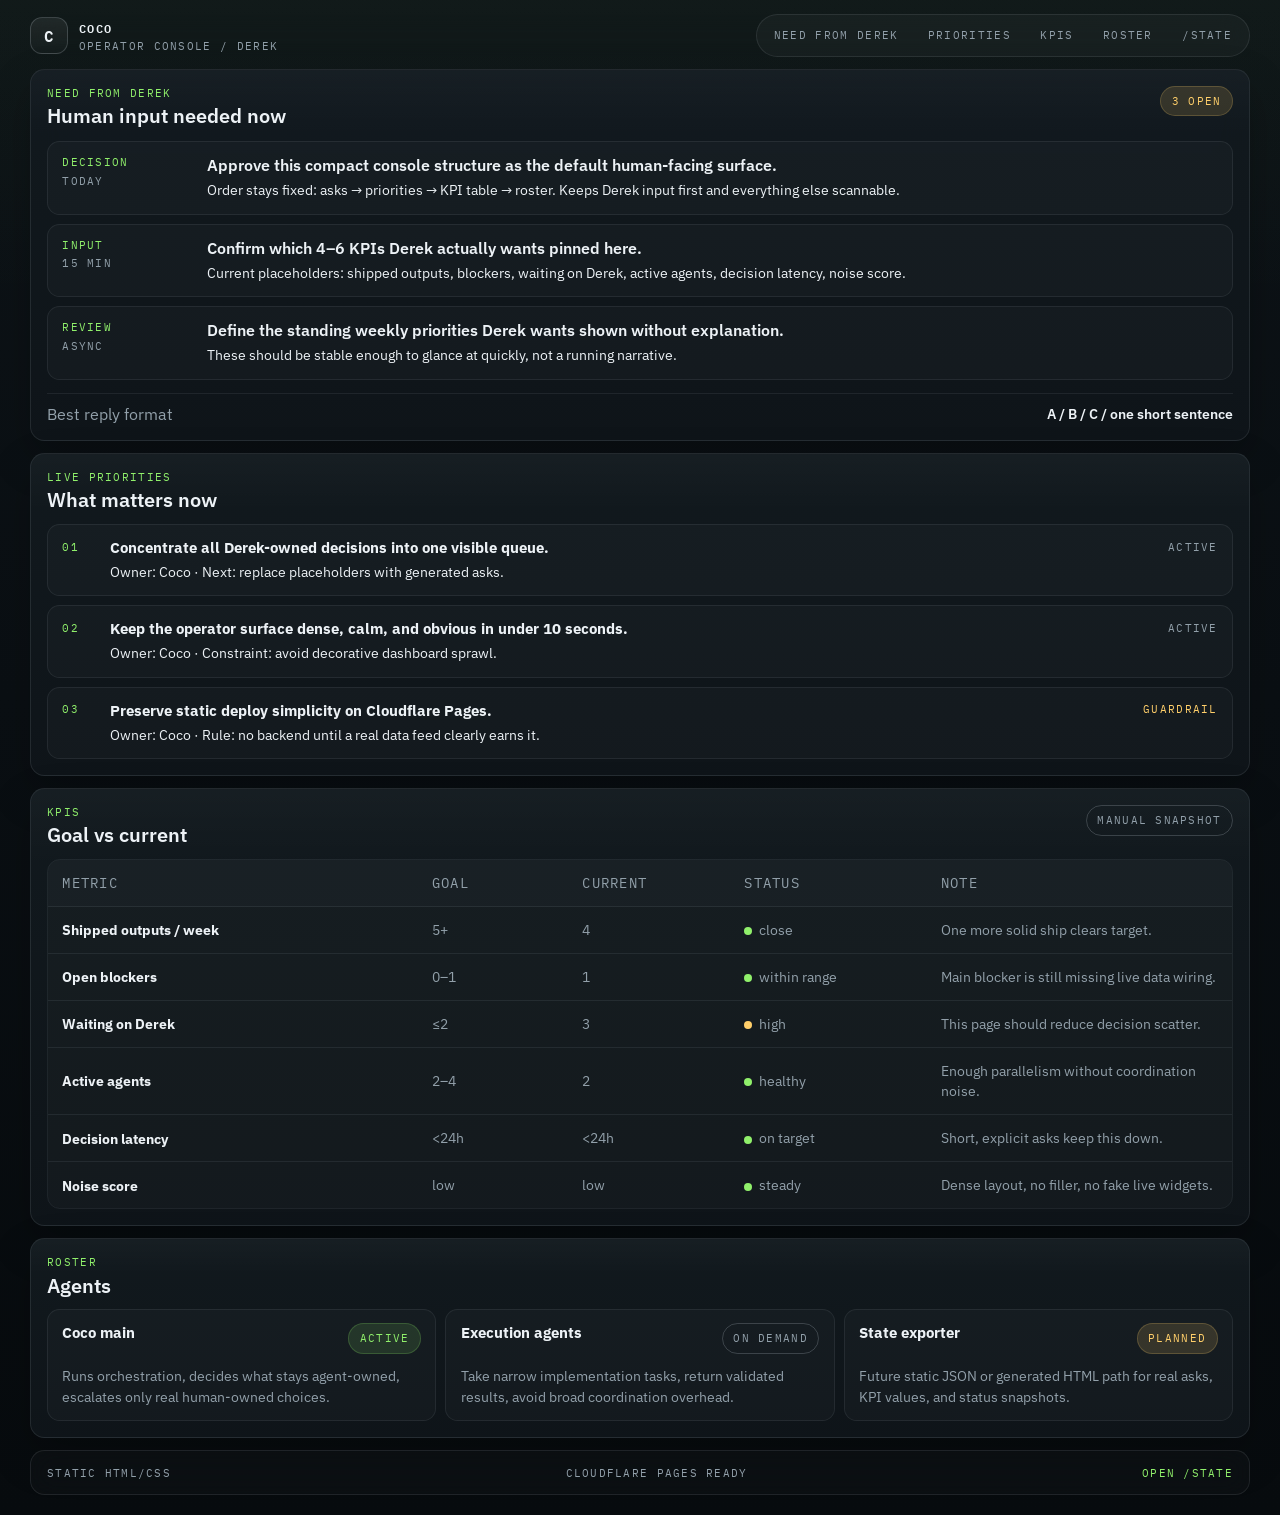
==== commit 30bf94d3: "Simplify operator console layout" ====
--- a/index.html
+++ b/index.html
@@ -3,22 +3,22 @@
   <head>
     <meta charset="UTF-8" />
     <meta name="viewport" content="width=device-width, initial-scale=1.0" />
-    <title>Coco — Derek's Operator Dashboard</title>
+    <title>Coco — Operator Console</title>
     <meta
       name="description"
-      content="Static operator dashboard for Derek: inbox, state, goals, agents, and KPIs without landing-page theater."
+      content="Compact static operator console for Derek: human input needed, live priorities, KPI goals vs current values, and roster."
     />
-    <meta property="og:title" content="Coco — Derek's Operator Dashboard" />
+    <meta property="og:title" content="Coco — Operator Console" />
     <meta
       property="og:description"
-      content="A static operator surface for Derek with a clear inbox and a /state view."
+      content="A compact operator console for Derek with immediate asks, priorities, KPIs, and roster."
     />
     <meta property="og:type" content="website" />
-    <meta name="theme-color" content="#0d1216" />
+    <meta name="theme-color" content="#0a0f13" />
     <link rel="preconnect" href="https://fonts.googleapis.com" />
     <link rel="preconnect" href="https://fonts.gstatic.com" crossorigin />
     <link
-      href="https://fonts.googleapis.com/css2?family=Fraunces:opsz,wght@9..144,500;600;700&family=IBM+Plex+Mono:wght@400;500;600&family=IBM+Plex+Sans:wght@400;500;600;700&display=swap"
+      href="https://fonts.googleapis.com/css2?family=IBM+Plex+Mono:wght@400;500;600&family=IBM+Plex+Sans:wght@400;500;600;700&display=swap"
       rel="stylesheet"
     />
     <link rel="stylesheet" href="styles.css" />
@@ -30,243 +30,206 @@
           <span class="brand-mark">C</span>
           <span class="brand-copy">
             <span class="brand-name">COCO</span>
-            <span class="brand-subtitle">operator desk for Derek</span>
+            <span class="brand-subtitle">operator console / derek</span>
           </span>
         </a>
 
         <nav class="topnav" aria-label="Primary">
-          <a href="#inbox">Need from Derek</a>
-          <a href="#snapshot">Snapshot</a>
+          <a href="#need">Need from Derek</a>
+          <a href="#priorities">Priorities</a>
+          <a href="#kpis">KPIs</a>
+          <a href="#roster">Roster</a>
           <a href="/state/">/state</a>
-          <a href="https://github.com/i-am-coco/coco-web" target="_blank" rel="noreferrer">Repo</a>
         </nav>
       </header>
 
-      <main class="dashboard-shell">
-        <section class="panel intro-panel">
-          <p class="panel-label">Coco / operator dashboard</p>
-          <h1>Derek's working surface, not a landing page.</h1>
-          <p class="lead">
-            This site exists so Coco has one clean place to ask Derek for decisions, context,
-            or review. Everything else should stay agent-owned.
-          </p>
-
-          <div class="signal-grid" aria-label="Operating facts">
-            <article>
-              <span>Default owner</span>
-              <strong>Coco</strong>
-            </article>
-            <article>
-              <span>Human escalation</span>
-              <strong>Only real decisions</strong>
-            </article>
-            <article>
-              <span>Deployment</span>
-              <strong>Static on Pages</strong>
-            </article>
-          </div>
-        </section>
-
-        <aside class="panel meta-panel">
-          <div class="meta-stack">
-            <div>
-              <p class="panel-label">Current mode</p>
-              <strong class="meta-value">manual snapshot</strong>
-              <p class="muted">Static placeholders now; easy to wire to live state later.</p>
-            </div>
-
-            <div class="meta-blocks">
-              <article>
-                <span>Last sync</span>
-                <strong>Manual / placeholder</strong>
-              </article>
-              <article>
-                <span>Primary route</span>
-                <strong><a href="/state/">/state</a></strong>
-              </article>
-              <article>
-                <span>Signal policy</span>
-                <strong>short asks, clear owners</strong>
-              </article>
-            </div>
-          </div>
-        </aside>
-
-        <section class="panel inbox-panel" id="inbox">
-          <div class="panel-head">
-            <div>
-              <p class="panel-label">Need from Derek</p>
-              <h2>Inbox</h2>
-            </div>
-            <span class="pill pill-alert">3 open</span>
-          </div>
-
-          <p class="panel-copy">
-            These are example request shapes for now. Replace them with real asks once the data
-            source is wired.
-          </p>
-
-          <ol class="task-list">
-            <li>
-              <div>
-                <span class="task-kind">Decision</span>
-                <h3>Confirm this dashboard structure as the default human-facing surface.</h3>
-                <p>
-                  Homepage = inbox + operating snapshot. <code>/state</code> = goals, agents, KPIs,
-                  blockers.
-                </p>
-              </div>
-              <span class="task-meta">today</span>
-            </li>
-            <li>
-              <div>
-                <span class="task-kind">Review</span>
-                <h3>Choose the KPI set Derek actually wants to glance at.</h3>
-                <p>
-                  Current placeholders: shipped work, active agents, blockers, waiting-on-human,
-                  decision latency.
-                </p>
-              </div>
-              <span class="task-meta">15 min</span>
-            </li>
-            <li>
-              <div>
-                <span class="task-kind">Input</span>
-                <h3>Add standing goals Derek wants pinned across the week.</h3>
-                <p>
-                  Example: revenue, product quality, outreach, automation reliability, calendar
-                  protection.
-                </p>
-              </div>
-              <span class="task-meta">async</span>
-            </li>
-          </ol>
-
-          <div class="inbox-footer">
-            <span>Reply format works best as:</span>
-            <strong>A/B/C or one short sentence</strong>
-          </div>
-        </section>
-
-        <section class="panel focus-panel">
-          <div class="panel-head">
-            <div>
-              <p class="panel-label">Operating today</p>
-              <h2>Main loop</h2>
-            </div>
-          </div>
-
-          <div class="focus-list">
-            <article>
-              <span>Top goal</span>
-              <strong>Keep Derek-facing ops high-signal</strong>
-            </article>
-            <article>
-              <span>Current constraint</span>
-              <strong>No live state feed yet</strong>
-            </article>
-            <article>
-              <span>Next Coco move</span>
-              <strong>Wire real asks + state snapshot into this shell</strong>
-            </article>
-            <article>
-              <span>Escalate only if</span>
-              <strong>a choice is genuinely human-owned</strong>
-            </article>
-          </div>
-        </section>
-
-        <section class="panel snapshot-panel" id="snapshot">
-          <div class="panel-head panel-head-spread">
-            <div>
-              <p class="panel-label">Snapshot</p>
-              <h2>State preview</h2>
-            </div>
-            <a class="button-link" href="/state/">Open full /state</a>
-          </div>
-
-          <div class="snapshot-grid">
-            <article class="snapshot-card">
-              <span class="snapshot-label">Goals</span>
-              <ul>
-                <li>Concentrate all Derek asks into one inbox surface.</li>
-                <li>Expose live priorities without dashboard bloat.</li>
-                <li>Stay static until a real data source earns complexity.</li>
-              </ul>
-            </article>
-            <article class="snapshot-card">
-              <span class="snapshot-label">Agents</span>
-              <ul>
-                <li>Coco main — orchestration and decisions</li>
-                <li>Execution agents — narrow implementation tasks</li>
-                <li>Future state exporter — static JSON or generated HTML</li>
-              </ul>
-            </article>
-            <article class="snapshot-card">
-              <span class="snapshot-label">KPIs</span>
-              <ul>
-                <li>Shipped outputs this week</li>
-                <li>Open blockers</li>
-                <li>Waiting on Derek</li>
-              </ul>
-            </article>
-          </div>
-        </section>
-
-        <section class="panel workstreams-panel">
-          <div class="panel-head">
-            <div>
-              <p class="panel-label">Active workstreams</p>
-              <h2>What this site should hold</h2>
-            </div>
-          </div>
-
-          <div class="stacked-cards">
-            <article>
-              <span>01</span>
-              <div>
-                <strong>Inbox</strong>
-                <p>The exact things Coco needs from Derek, with clear ownership and urgency.</p>
-              </div>
-            </article>
-            <article>
-              <span>02</span>
-              <div>
-                <strong>State</strong>
-                <p>Live goals, agent roster, KPIs, blockers, and next actions in one glance.</p>
-              </div>
-            </article>
-            <article>
-              <span>03</span>
-              <div>
-                <strong>Context</strong>
-                <p>Minimal notes that reduce back-and-forth without turning into a bloated portal.</p>
-              </div>
-            </article>
-          </div>
-        </section>
-
-        <section class="panel rules-panel">
-          <div class="panel-head">
-            <div>
-              <p class="panel-label">Operating rules</p>
-              <h2>Keep it sharp</h2>
-            </div>
-          </div>
-
-          <ul class="rule-list">
-            <li>No public-facing marketing voice.</li>
-            <li>No unnecessary widgets or fake “live” theater.</li>
-            <li>Every ask should have an owner, reason, and next move.</li>
-            <li>Static first. Add data plumbing only when it becomes obviously useful.</li>
-          </ul>
+      <main class="console-shell">
+        <section class="panel stack-section need-panel" id="need">
+          <div class="section-head">
+            <div>
+              <p class="eyebrow">Need from Derek</p>
+              <h1>Human input needed now</h1>
+            </div>
+            <span class="status-tag status-alert">3 open</span>
+          </div>
+
+          <div class="queue-list" role="list" aria-label="Current asks for Derek">
+            <article class="queue-item" role="listitem">
+              <div class="queue-meta-block">
+                <span class="queue-kind">Decision</span>
+                <span class="queue-age">today</span>
+              </div>
+              <div class="queue-main">
+                <h2>Approve this compact console structure as the default human-facing surface.</h2>
+                <p>Order stays fixed: asks → priorities → KPI table → roster. Keeps Derek input first and everything else scannable.</p>
+              </div>
+            </article>
+
+            <article class="queue-item" role="listitem">
+              <div class="queue-meta-block">
+                <span class="queue-kind">Input</span>
+                <span class="queue-age">15 min</span>
+              </div>
+              <div class="queue-main">
+                <h2>Confirm which 4–6 KPIs Derek actually wants pinned here.</h2>
+                <p>Current placeholders: shipped outputs, blockers, waiting on Derek, active agents, decision latency, noise score.</p>
+              </div>
+            </article>
+
+            <article class="queue-item" role="listitem">
+              <div class="queue-meta-block">
+                <span class="queue-kind">Review</span>
+                <span class="queue-age">async</span>
+              </div>
+              <div class="queue-main">
+                <h2>Define the standing weekly priorities Derek wants shown without explanation.</h2>
+                <p>These should be stable enough to glance at quickly, not a running narrative.</p>
+              </div>
+            </article>
+          </div>
+
+          <div class="response-strip">
+            <span>Best reply format</span>
+            <strong>A / B / C / one short sentence</strong>
+          </div>
+        </section>
+
+        <section class="panel stack-section" id="priorities">
+          <div class="section-head">
+            <div>
+              <p class="eyebrow">Live priorities</p>
+              <h2>What matters now</h2>
+            </div>
+          </div>
+
+          <div class="priority-list" role="list" aria-label="Live priorities">
+            <article class="priority-row" role="listitem">
+              <span class="priority-index">01</span>
+              <div class="priority-main">
+                <strong>Concentrate all Derek-owned decisions into one visible queue.</strong>
+                <p>Owner: Coco · Next: replace placeholders with generated asks.</p>
+              </div>
+              <span class="priority-status">active</span>
+            </article>
+            <article class="priority-row" role="listitem">
+              <span class="priority-index">02</span>
+              <div class="priority-main">
+                <strong>Keep the operator surface dense, calm, and obvious in under 10 seconds.</strong>
+                <p>Owner: Coco · Constraint: avoid decorative dashboard sprawl.</p>
+              </div>
+              <span class="priority-status">active</span>
+            </article>
+            <article class="priority-row" role="listitem">
+              <span class="priority-index">03</span>
+              <div class="priority-main">
+                <strong>Preserve static deploy simplicity on Cloudflare Pages.</strong>
+                <p>Owner: Coco · Rule: no backend until a real data feed clearly earns it.</p>
+              </div>
+              <span class="priority-status priority-status-muted">guardrail</span>
+            </article>
+          </div>
+        </section>
+
+        <section class="panel stack-section" id="kpis">
+          <div class="section-head">
+            <div>
+              <p class="eyebrow">KPIs</p>
+              <h2>Goal vs current</h2>
+            </div>
+            <span class="status-tag">manual snapshot</span>
+          </div>
+
+          <div class="kpi-table" role="table" aria-label="KPI table">
+            <div class="kpi-row kpi-head" role="row">
+              <span role="columnheader">Metric</span>
+              <span role="columnheader">Goal</span>
+              <span role="columnheader">Current</span>
+              <span role="columnheader">Status</span>
+              <span role="columnheader">Note</span>
+            </div>
+            <div class="kpi-row" role="row">
+              <strong role="cell">Shipped outputs / week</strong>
+              <span role="cell">5+</span>
+              <span role="cell">4</span>
+              <span role="cell"><span class="dot good"></span>close</span>
+              <span role="cell">One more solid ship clears target.</span>
+            </div>
+            <div class="kpi-row" role="row">
+              <strong role="cell">Open blockers</strong>
+              <span role="cell">0–1</span>
+              <span role="cell">1</span>
+              <span role="cell"><span class="dot good"></span>within range</span>
+              <span role="cell">Main blocker is still missing live data wiring.</span>
+            </div>
+            <div class="kpi-row" role="row">
+              <strong role="cell">Waiting on Derek</strong>
+              <span role="cell">≤2</span>
+              <span role="cell">3</span>
+              <span role="cell"><span class="dot warn"></span>high</span>
+              <span role="cell">This page should reduce decision scatter.</span>
+            </div>
+            <div class="kpi-row" role="row">
+              <strong role="cell">Active agents</strong>
+              <span role="cell">2–4</span>
+              <span role="cell">2</span>
+              <span role="cell"><span class="dot good"></span>healthy</span>
+              <span role="cell">Enough parallelism without coordination noise.</span>
+            </div>
+            <div class="kpi-row" role="row">
+              <strong role="cell">Decision latency</strong>
+              <span role="cell">&lt;24h</span>
+              <span role="cell">&lt;24h</span>
+              <span role="cell"><span class="dot good"></span>on target</span>
+              <span role="cell">Short, explicit asks keep this down.</span>
+            </div>
+            <div class="kpi-row" role="row">
+              <strong role="cell">Noise score</strong>
+              <span role="cell">low</span>
+              <span role="cell">low</span>
+              <span role="cell"><span class="dot good"></span>steady</span>
+              <span role="cell">Dense layout, no filler, no fake live widgets.</span>
+            </div>
+          </div>
+        </section>
+
+        <section class="panel stack-section" id="roster">
+          <div class="section-head">
+            <div>
+              <p class="eyebrow">Roster</p>
+              <h2>Agents</h2>
+            </div>
+          </div>
+
+          <div class="roster-grid" role="list" aria-label="Agent roster">
+            <article class="roster-card" role="listitem">
+              <div class="roster-top">
+                <strong>Coco main</strong>
+                <span class="status-tag status-good">active</span>
+              </div>
+              <p>Runs orchestration, decides what stays agent-owned, escalates only real human-owned choices.</p>
+            </article>
+            <article class="roster-card" role="listitem">
+              <div class="roster-top">
+                <strong>Execution agents</strong>
+                <span class="status-tag">on demand</span>
+              </div>
+              <p>Take narrow implementation tasks, return validated results, avoid broad coordination overhead.</p>
+            </article>
+            <article class="roster-card" role="listitem">
+              <div class="roster-top">
+                <strong>State exporter</strong>
+                <span class="status-tag status-warn">planned</span>
+              </div>
+              <p>Future static JSON or generated HTML path for real asks, KPI values, and status snapshots.</p>
+            </article>
+          </div>
         </section>
       </main>
 
       <footer class="footer-bar">
-        <span>Static HTML/CSS</span>
-        <span>Cloudflare Pages ready</span>
-        <span>No build step</span>
+        <span>static html/css</span>
+        <span>cloudflare pages ready</span>
+        <span><a href="/state/">open /state</a></span>
       </footer>
     </div>
   </body>
--- a/styles.css
+++ b/styles.css
@@ -1,20 +1,19 @@
 :root {
-  --bg: #0d1216;
-  --bg-soft: #131a20;
-  --panel: rgba(17, 24, 30, 0.88);
-  --panel-strong: rgba(11, 16, 20, 0.94);
-  --panel-alt: rgba(21, 29, 35, 0.9);
-  --line: rgba(210, 222, 229, 0.12);
-  --line-strong: rgba(210, 222, 229, 0.22);
-  --text: #edf3f7;
-  --muted: #9eaab3;
-  --accent: #9ff87e;
-  --accent-soft: rgba(159, 248, 126, 0.12);
-  --alert: #ffd36f;
-  --alert-soft: rgba(255, 211, 111, 0.14);
-  --shadow: 0 26px 64px rgba(0, 0, 0, 0.28);
-  --radius: 1.4rem;
-  --max-width: 1240px;
+  --bg: #0a0f13;
+  --bg-alt: #0d1419;
+  --panel: rgba(15, 21, 26, 0.96);
+  --panel-soft: rgba(18, 26, 31, 0.96);
+  --line: rgba(214, 225, 232, 0.1);
+  --line-strong: rgba(214, 225, 232, 0.2);
+  --text: #edf2f6;
+  --muted: #92a0aa;
+  --accent: #90f06b;
+  --accent-soft: rgba(144, 240, 107, 0.12);
+  --warn: #ffcf6a;
+  --warn-soft: rgba(255, 207, 106, 0.14);
+  --radius: 0.9rem;
+  --shadow: 0 18px 44px rgba(0, 0, 0, 0.22);
+  --max-width: 1220px;
 }
 
 * {
@@ -29,11 +28,10 @@
   margin: 0;
   min-height: 100vh;
   color: var(--text);
-  font-family: "IBM Plex Sans", "Segoe UI", sans-serif;
+  font-family: "IBM Plex Sans", sans-serif;
   background:
-    radial-gradient(circle at top left, rgba(159, 248, 126, 0.08), transparent 26%),
-    radial-gradient(circle at 85% 12%, rgba(116, 187, 255, 0.08), transparent 20%),
-    linear-gradient(180deg, #11171c 0%, var(--bg) 45%, #091014 100%);
+    linear-gradient(180deg, rgba(144, 240, 107, 0.03), transparent 20%),
+    linear-gradient(180deg, #0d1317 0%, var(--bg) 46%, #070b0e 100%);
 }
 
 body::before {
@@ -42,11 +40,11 @@
   inset: 0;
   pointer-events: none;
   background:
-    linear-gradient(rgba(255, 255, 255, 0.025) 1px, transparent 1px),
-    linear-gradient(90deg, rgba(255, 255, 255, 0.025) 1px, transparent 1px);
-  background-size: 36px 36px;
-  mask-image: radial-gradient(circle at center, black 46%, transparent 100%);
-  opacity: 0.28;
+    linear-gradient(rgba(255, 255, 255, 0.02) 1px, transparent 1px),
+    linear-gradient(90deg, rgba(255, 255, 255, 0.02) 1px, transparent 1px);
+  background-size: 28px 28px;
+  mask-image: linear-gradient(180deg, black, transparent 80%);
+  opacity: 0.22;
 }
 
 img {
@@ -59,109 +57,106 @@
 }
 
 code {
-  padding: 0.12rem 0.35rem;
-  border-radius: 0.45rem;
-  background: rgba(255, 255, 255, 0.06);
+  padding: 0.08rem 0.32rem;
+  border: 1px solid rgba(255, 255, 255, 0.06);
+  border-radius: 0.35rem;
+  background: rgba(255, 255, 255, 0.04);
   font-family: "IBM Plex Mono", monospace;
   font-size: 0.92em;
 }
 
 .site-frame {
-  width: min(var(--max-width), calc(100% - 2rem));
+  width: min(var(--max-width), calc(100% - 1.25rem));
   margin: 0 auto;
-  padding: 1rem 0 2rem;
+  padding: 0.85rem 0 1.25rem;
 }
 
 .topbar,
 .panel,
 .footer-bar {
-  backdrop-filter: blur(18px);
+  backdrop-filter: blur(14px);
 }
 
 .topbar {
   display: flex;
   align-items: center;
   justify-content: space-between;
-  gap: 1rem;
-  padding: 0.3rem 0 1.25rem;
+  gap: 0.9rem;
+  margin-bottom: 0.75rem;
 }
 
 .brand {
   display: inline-flex;
   align-items: center;
-  gap: 0.9rem;
+  gap: 0.7rem;
   text-decoration: none;
 }
 
 .brand-mark {
-  display: inline-grid;
+  display: grid;
   place-items: center;
-  width: 3rem;
-  height: 3rem;
+  width: 2.35rem;
+  height: 2.35rem;
   border: 1px solid var(--line-strong);
-  border-radius: 0.95rem;
-  background: linear-gradient(180deg, rgba(255, 255, 255, 0.08), rgba(255, 255, 255, 0.03));
-  box-shadow: inset 0 1px 0 rgba(255, 255, 255, 0.08);
-  font-family: "Fraunces", Georgia, serif;
-  font-size: 1.4rem;
+  border-radius: 0.75rem;
+  background: linear-gradient(180deg, rgba(255, 255, 255, 0.07), rgba(255, 255, 255, 0.02));
+  font-family: "IBM Plex Mono", monospace;
+  font-size: 1rem;
   font-weight: 600;
 }
 
 .brand-copy {
   display: grid;
-  gap: 0.15rem;
+  gap: 0.06rem;
 }
 
 .brand-name,
 .brand-subtitle,
-.panel-label,
+.eyebrow,
 .topnav a,
-.task-kind,
-.snapshot-label,
-.pill,
-.task-meta,
-.status-dot,
+.status-tag,
+.queue-kind,
+.queue-age,
+.priority-index,
+.priority-status,
 .footer-bar,
-.data-head,
-.agent-name {
+.kpi-head {
   font-family: "IBM Plex Mono", monospace;
   text-transform: uppercase;
   letter-spacing: 0.12em;
 }
 
 .brand-name {
-  font-size: 0.82rem;
+  font-size: 0.76rem;
   font-weight: 600;
 }
 
 .brand-subtitle {
   color: var(--muted);
-  font-size: 0.74rem;
+  font-size: 0.68rem;
 }
 
 .topnav {
   display: flex;
   align-items: center;
-  gap: 0.45rem;
-  padding: 0.35rem;
+  gap: 0.28rem;
+  padding: 0.28rem;
   border: 1px solid var(--line);
   border-radius: 999px;
   background: rgba(255, 255, 255, 0.03);
 }
 
 .topnav a {
-  padding: 0.72rem 0.9rem;
+  padding: 0.58rem 0.78rem;
   border-radius: 999px;
   color: var(--muted);
-  font-size: 0.72rem;
+  font-size: 0.68rem;
   text-decoration: none;
-  transition: color 140ms ease, background-color 140ms ease;
+  transition: background-color 140ms ease, color 140ms ease;
 }
 
 .topnav a:hover,
 .topnav a:focus-visible,
-.button-link:hover,
-.button-link:focus-visible,
 .footer-bar a:hover,
 .footer-bar a:focus-visible {
   color: var(--text);
@@ -169,38 +164,21 @@
 
 .topnav a:hover,
 .topnav a:focus-visible {
-  background: rgba(255, 255, 255, 0.08);
-}
-
-.dashboard-shell {
-  display: grid;
-  grid-template-columns: minmax(0, 1.35fr) minmax(320px, 0.8fr);
-  gap: 1rem;
-  grid-template-areas:
-    "intro meta"
-    "inbox focus"
-    "snapshot snapshot"
-    "workstreams rules";
-}
-
-.state-shell {
-  display: grid;
-  gap: 1rem;
-}
-
-.state-grid {
-  display: grid;
-  grid-template-columns: repeat(2, minmax(0, 1fr));
-  gap: 1rem;
+  background: rgba(255, 255, 255, 0.07);
+}
+
+.console-shell {
+  display: grid;
+  gap: 0.75rem;
 }
 
 .panel {
   position: relative;
   overflow: hidden;
-  padding: 1.35rem;
+  padding: 1rem;
   border: 1px solid var(--line);
   border-radius: var(--radius);
-  background: linear-gradient(180deg, var(--panel), var(--panel-strong));
+  background: linear-gradient(180deg, var(--panel-soft), var(--panel));
   box-shadow: var(--shadow);
 }
 
@@ -209,7 +187,7 @@
   position: absolute;
   inset: 0;
   pointer-events: none;
-  background: linear-gradient(180deg, rgba(255, 255, 255, 0.025), transparent 24%);
+  background: linear-gradient(180deg, rgba(255, 255, 255, 0.025), transparent 18%);
 }
 
 .panel > * {
@@ -217,534 +195,315 @@
   z-index: 1;
 }
 
-.intro-panel {
-  grid-area: intro;
-  min-height: 19rem;
-}
-
-.meta-panel {
-  grid-area: meta;
-  background: linear-gradient(180deg, rgba(20, 29, 35, 0.96), rgba(12, 18, 22, 0.98));
-}
-
-.inbox-panel {
-  grid-area: inbox;
-}
-
-.focus-panel {
-  grid-area: focus;
-}
-
-.snapshot-panel {
-  grid-area: snapshot;
-}
-
-.workstreams-panel {
-  grid-area: workstreams;
-}
-
-.rules-panel {
-  grid-area: rules;
-}
-
-.panel-label {
-  margin: 0 0 0.85rem;
-  color: var(--accent);
-  font-size: 0.74rem;
-}
-
-h1,
-h2,
-h3 {
-  margin: 0;
-}
-
-h1,
-h2 {
-  font-family: "Fraunces", Georgia, serif;
-  letter-spacing: -0.04em;
-  line-height: 0.96;
-}
-
-h1 {
-  max-width: 12ch;
-  font-size: clamp(2.7rem, 6vw, 5.3rem);
-}
-
-h2 {
-  font-size: clamp(1.8rem, 3.3vw, 2.75rem);
-}
-
-h3 {
-  font-size: 1rem;
-  line-height: 1.35;
-}
-
-.lead,
-.panel-copy,
-.muted,
-.task-list p,
-.stacked-cards p,
-.rule-list li,
-.timeline-list p,
-.agent-list p,
-.data-row span,
-.constraint-stack article span,
-.constraint-stack article strong,
-.kpi-grid article span,
-.signal-grid span,
-.signal-grid strong,
-.focus-list span,
-.focus-list strong,
-.meta-blocks span,
-.meta-blocks strong,
-.snapshot-card li,
-.footer-bar,
-.data-row strong {
-  color: var(--muted);
-}
-
-.lead {
-  max-width: 58ch;
-  margin: 1rem 0 0;
-  font-size: 1.05rem;
-  line-height: 1.7;
-}
-
-.signal-grid {
-  display: grid;
-  grid-template-columns: repeat(3, minmax(0, 1fr));
+.stack-section {
+  display: grid;
   gap: 0.8rem;
-  margin-top: 1.6rem;
-}
-
-.signal-grid-wide {
-  grid-template-columns: repeat(4, minmax(0, 1fr));
-}
-
-.signal-grid article,
-.focus-list article,
-.meta-blocks article,
-.kpi-grid article,
-.constraint-stack article,
-.snapshot-card,
-.stacked-cards article {
-  padding: 1rem;
-  border: 1px solid rgba(210, 222, 229, 0.08);
-  border-radius: 1rem;
-  background: rgba(255, 255, 255, 0.03);
-}
-
-.signal-grid span,
-.focus-list span,
-.meta-blocks span,
-.kpi-grid article span,
-.constraint-stack article span {
-  display: block;
-  margin-bottom: 0.5rem;
-  font-size: 0.76rem;
-  letter-spacing: 0.04em;
-}
-
-.signal-grid strong,
-.focus-list strong,
-.meta-blocks strong,
-.constraint-stack article strong,
-.kpi-grid article strong {
-  display: block;
-  color: var(--text);
-  font-size: 1rem;
-  line-height: 1.35;
-}
-
-.meta-stack {
-  display: grid;
-  gap: 1rem;
-  min-height: 100%;
-}
-
-.meta-value {
-  display: inline-block;
-  color: var(--text);
-  font-size: 1.45rem;
-  font-weight: 600;
-}
-
-.meta-blocks {
-  display: grid;
-  gap: 0.8rem;
-}
-
-.meta-blocks a,
-.button-link,
-.footer-bar a {
-  color: var(--accent);
-  text-decoration: none;
-}
-
-.panel-head {
+}
+
+.section-head {
   display: flex;
   align-items: flex-start;
   justify-content: space-between;
-  gap: 1rem;
-  margin-bottom: 1rem;
-}
-
-.panel-head-spread {
-  align-items: center;
-}
-
-.pill {
+  gap: 0.8rem;
+}
+
+.eyebrow {
+  margin: 0 0 0.32rem;
+  color: var(--accent);
+  font-size: 0.68rem;
+}
+
+h1,
+h2 {
+  margin: 0;
+  font-size: 1.22rem;
+  line-height: 1.12;
+  font-weight: 600;
+}
+
+p {
+  margin: 0;
+}
+
+.need-panel h1 {
+  font-size: 1.28rem;
+}
+
+.status-tag {
   display: inline-flex;
   align-items: center;
-  min-height: 2.2rem;
-  padding: 0 0.8rem;
+  gap: 0.35rem;
+  min-height: 1.9rem;
+  padding: 0 0.66rem;
   border: 1px solid var(--line-strong);
   border-radius: 999px;
   color: var(--muted);
-  font-size: 0.68rem;
-}
-
-.pill-alert {
-  border-color: rgba(255, 211, 111, 0.22);
-  background: var(--alert-soft);
-  color: var(--alert);
-}
-
-.task-list,
-.rule-list,
-.timeline-list {
-  margin: 0;
-  padding: 0;
-  list-style: none;
-}
-
-.task-list {
-  display: grid;
-  gap: 0.85rem;
-}
-
-.task-list li {
-  display: grid;
-  grid-template-columns: minmax(0, 1fr) auto;
-  gap: 1rem;
-  padding: 1rem;
-  border: 1px solid rgba(210, 222, 229, 0.09);
-  border-radius: 1rem;
+  font-size: 0.66rem;
+  white-space: nowrap;
+}
+
+.status-good {
+  color: var(--accent);
+  background: var(--accent-soft);
+  border-color: rgba(144, 240, 107, 0.2);
+}
+
+.status-warn,
+.status-alert {
+  color: var(--warn);
+  background: var(--warn-soft);
+  border-color: rgba(255, 207, 106, 0.2);
+}
+
+.queue-list,
+.priority-list,
+.roster-grid {
+  display: grid;
+  gap: 0.55rem;
+}
+
+.queue-item,
+.priority-row,
+.roster-card {
+  display: grid;
+  gap: 0.8rem;
+  padding: 0.82rem 0.9rem;
+  border: 1px solid rgba(214, 225, 232, 0.08);
+  border-radius: 0.78rem;
   background: rgba(255, 255, 255, 0.025);
 }
 
-.task-kind,
-.task-meta,
-.snapshot-label,
-.status-dot,
-.data-head,
-.agent-name {
-  font-size: 0.69rem;
-}
-
-.task-kind {
-  display: inline-block;
-  margin-bottom: 0.55rem;
+.queue-item {
+  grid-template-columns: 8.25rem minmax(0, 1fr);
+  align-items: start;
+}
+
+.queue-meta-block {
+  display: grid;
+  gap: 0.3rem;
+}
+
+.queue-kind,
+.queue-age,
+.priority-index,
+.priority-status,
+.kpi-head,
+.footer-bar {
+  font-size: 0.66rem;
+}
+
+.queue-kind {
   color: var(--accent);
 }
 
-.task-list h3 {
+.queue-age,
+.priority-status,
+.kpi-head,
+.kpi-row span,
+.roster-card p,
+.response-strip span,
+.footer-bar {
+  color: var(--muted);
+}
+
+.queue-main {
+  display: grid;
+  gap: 0.28rem;
+}
+
+.queue-main h2,
+.priority-main strong,
+.roster-top strong,
+.kpi-row strong {
   color: var(--text);
 }
 
-.task-list p {
-  margin: 0.45rem 0 0;
-  font-size: 0.95rem;
-  line-height: 1.6;
-}
-
-.task-meta {
-  align-self: start;
-  color: var(--muted);
-}
-
-.inbox-footer {
+.queue-main h2 {
+  font-size: 0.98rem;
+  line-height: 1.32;
+  font-weight: 600;
+}
+
+.queue-main p,
+.priority-main p,
+.roster-card p,
+.kpi-row span {
+  font-size: 0.88rem;
+  line-height: 1.45;
+}
+
+.response-strip {
   display: flex;
   align-items: center;
   justify-content: space-between;
   gap: 0.8rem;
-  margin-top: 1rem;
-  padding-top: 1rem;
-  border-top: 1px solid rgba(210, 222, 229, 0.09);
-  color: var(--muted);
-}
-
-.inbox-footer strong {
+  padding-top: 0.65rem;
+  border-top: 1px solid rgba(214, 225, 232, 0.08);
+}
+
+.response-strip strong {
   color: var(--text);
+  font-size: 0.88rem;
   font-weight: 600;
 }
 
-.focus-list,
-.snapshot-grid,
-.kpi-grid,
-.constraint-stack,
-.agent-list {
-  display: grid;
+.priority-row {
+  grid-template-columns: 2.2rem minmax(0, 1fr) auto;
+  align-items: start;
+}
+
+.priority-index {
+  color: var(--accent);
+  padding-top: 0.1rem;
+}
+
+.priority-main {
+  display: grid;
+  gap: 0.24rem;
+}
+
+.priority-main strong {
+  font-size: 0.94rem;
+  line-height: 1.34;
+}
+
+.priority-status {
+  padding-top: 0.1rem;
+  white-space: nowrap;
+}
+
+.priority-status-muted {
+  color: var(--warn);
+}
+
+.kpi-table {
+  display: grid;
+  border: 1px solid rgba(214, 225, 232, 0.08);
+  border-radius: 0.8rem;
+  overflow: hidden;
+}
+
+.kpi-row {
+  display: grid;
+  grid-template-columns: 1.55fr 0.6fr 0.65fr 0.8fr 1.2fr;
+  gap: 0.75rem;
+  align-items: center;
+  padding: 0.8rem 0.9rem;
+  border-bottom: 1px solid rgba(214, 225, 232, 0.08);
+  background: rgba(255, 255, 255, 0.02);
+}
+
+.kpi-row:last-child {
+  border-bottom: 0;
+}
+
+.kpi-head {
+  background: rgba(255, 255, 255, 0.035);
+}
+
+.kpi-row strong,
+.kpi-row span {
+  min-width: 0;
+}
+
+.kpi-row strong {
+  font-size: 0.9rem;
+  line-height: 1.35;
+}
+
+.dot {
+  display: inline-block;
+  width: 0.5rem;
+  height: 0.5rem;
+  margin-right: 0.45rem;
+  border-radius: 50%;
+  vertical-align: middle;
+  background: var(--muted);
+}
+
+.dot.good {
+  background: var(--accent);
+}
+
+.dot.warn {
+  background: var(--warn);
+}
+
+.roster-grid {
+  grid-template-columns: repeat(3, minmax(0, 1fr));
+}
+
+.roster-top {
+  display: flex;
+  align-items: flex-start;
+  justify-content: space-between;
   gap: 0.8rem;
 }
 
-.snapshot-grid,
-.kpi-grid {
-  grid-template-columns: repeat(3, minmax(0, 1fr));
-}
-
-.snapshot-card ul {
-  margin: 0.8rem 0 0;
-  padding-left: 1rem;
-}
-
-.snapshot-card li,
-.rule-list li,
-.timeline-list p,
-.agent-list p {
-  line-height: 1.6;
-}
-
-.button-link {
-  font-family: "IBM Plex Mono", monospace;
-  font-size: 0.76rem;
-  text-transform: uppercase;
-  letter-spacing: 0.12em;
-}
-
-.stacked-cards {
-  display: grid;
-  gap: 0.8rem;
-}
-
-.stacked-cards article {
-  display: grid;
-  grid-template-columns: auto 1fr;
-  gap: 0.9rem;
-}
-
-.stacked-cards article span {
-  display: inline-flex;
-  align-items: flex-start;
-  justify-content: center;
-  min-width: 2.3rem;
-  color: var(--accent);
-  font-family: "Fraunces", Georgia, serif;
-  font-size: 1.3rem;
-}
-
-.stacked-cards strong,
-.snapshot-label,
-.agent-name,
-.data-row strong {
-  display: block;
-  color: var(--text);
-}
-
-.stacked-cards p {
-  margin: 0.35rem 0 0;
-}
-
-.rule-list {
-  display: grid;
-  gap: 0.75rem;
-}
-
-.rule-list li {
-  padding: 0.95rem 1rem;
-  border-left: 2px solid rgba(159, 248, 126, 0.3);
-  background: rgba(255, 255, 255, 0.025);
-  border-radius: 0.85rem;
+.roster-top strong {
+  font-size: 0.94rem;
 }
 
 .footer-bar {
   display: flex;
   justify-content: space-between;
-  gap: 1rem;
-  margin-top: 1rem;
-  padding: 1rem 1.2rem;
+  gap: 0.8rem;
+  margin-top: 0.75rem;
+  padding: 0.9rem 1rem;
   border: 1px solid var(--line);
-  border-radius: 1rem;
+  border-radius: 0.9rem;
   background: rgba(255, 255, 255, 0.025);
-  font-size: 0.72rem;
-}
-
-.data-table {
-  display: grid;
-}
-
-.data-row {
-  display: grid;
-  grid-template-columns: 1.45fr 0.5fr 0.65fr 1fr;
-  gap: 0.9rem;
-  padding: 0.95rem 0;
-  border-bottom: 1px solid rgba(210, 222, 229, 0.08);
-}
-
-.data-head {
-  color: var(--muted);
-}
-
-.data-row:last-child {
-  border-bottom: 0;
-}
-
-.data-row strong,
-.data-row span {
-  font-size: 0.94rem;
-  line-height: 1.5;
-}
-
-.agent-list article {
-  display: flex;
-  justify-content: space-between;
-  gap: 1rem;
-  padding: 1rem;
-  border: 1px solid rgba(210, 222, 229, 0.08);
-  border-radius: 1rem;
-  background: rgba(255, 255, 255, 0.025);
-}
-
-.agent-list p {
-  margin: 0.35rem 0 0;
-}
-
-.status-dot {
-  align-self: start;
-  display: inline-flex;
-  align-items: center;
-  min-height: 2rem;
-  padding: 0 0.75rem;
-  border-radius: 999px;
-  background: rgba(255, 255, 255, 0.05);
-  color: var(--muted);
-}
-
-.status-good {
+}
+
+.footer-bar a {
   color: var(--accent);
-  background: var(--accent-soft);
-}
-
-.status-warn {
-  color: var(--alert);
-  background: var(--alert-soft);
-}
-
-.kpi-panel {
-  background: linear-gradient(180deg, rgba(19, 31, 24, 0.95), rgba(11, 18, 14, 0.98));
-}
-
-.kpi-grid article strong {
-  font-size: clamp(1.4rem, 3vw, 2.35rem);
-  letter-spacing: -0.04em;
-}
-
-.timeline-list {
-  display: grid;
-  gap: 0.8rem;
-}
-
-.timeline-list li {
-  display: grid;
-  grid-template-columns: 5.5rem 1fr;
-  gap: 0.8rem;
-  padding: 0.95rem 0;
-  border-bottom: 1px solid rgba(210, 222, 229, 0.08);
-}
-
-.timeline-list li:last-child {
-  border-bottom: 0;
-}
-
-.timeline-list span {
-  color: var(--accent);
-  font-family: "IBM Plex Mono", monospace;
-  font-size: 0.72rem;
-  text-transform: uppercase;
-  letter-spacing: 0.12em;
-}
-
-.timeline-list p {
-  margin: 0;
-}
-
-.site-frame-state .footer-bar {
-  margin-top: 0;
-}
-
-@media (max-width: 1080px) {
-  .dashboard-shell,
-  .state-grid,
-  .snapshot-grid,
-  .kpi-grid,
-  .signal-grid-wide {
-    grid-template-columns: 1fr;
-  }
-
-  .dashboard-shell {
-    grid-template-areas:
-      "intro"
-      "meta"
-      "inbox"
-      "focus"
-      "snapshot"
-      "workstreams"
-      "rules";
-  }
-
-  .signal-grid {
-    grid-template-columns: 1fr;
-  }
-
-  .data-row {
-    grid-template-columns: 1fr;
-    gap: 0.35rem;
-  }
-
-  .data-head {
-    display: none;
-  }
-}
-
-@media (max-width: 760px) {
-  .site-frame {
-    width: min(100% - 1rem, var(--max-width));
-  }
-
+  text-decoration: none;
+}
+
+@media (max-width: 980px) {
   .topbar,
-  .footer-bar,
-  .inbox-footer,
-  .panel-head,
-  .panel-head-spread,
-  .agent-list article,
-  .task-list li,
-  .timeline-list li {
-    grid-template-columns: 1fr;
+  .section-head,
+  .response-strip,
+  .roster-top,
+  .footer-bar {
     flex-direction: column;
     align-items: flex-start;
   }
 
+  .queue-item,
+  .priority-row,
+  .kpi-row,
+  .roster-grid {
+    grid-template-columns: 1fr;
+  }
+
   .topnav {
+    width: 100%;
     flex-wrap: wrap;
-    border-radius: 1rem;
+    border-radius: 0.9rem;
   }
 
   .topnav a {
     width: 100%;
   }
 
+  .kpi-head {
+    display: none;
+  }
+}
+
+@media (max-width: 720px) {
+  .site-frame {
+    width: min(100% - 0.75rem, var(--max-width));
+  }
+
   .panel,
   .footer-bar {
-    padding: 1.1rem;
-  }
-
-  h1 {
-    max-width: none;
-  }
-
-  .task-meta {
-    justify-self: start;
+    padding: 0.85rem;
+  }
+
+  .brand {
+    width: 100%;
   }
 }
 
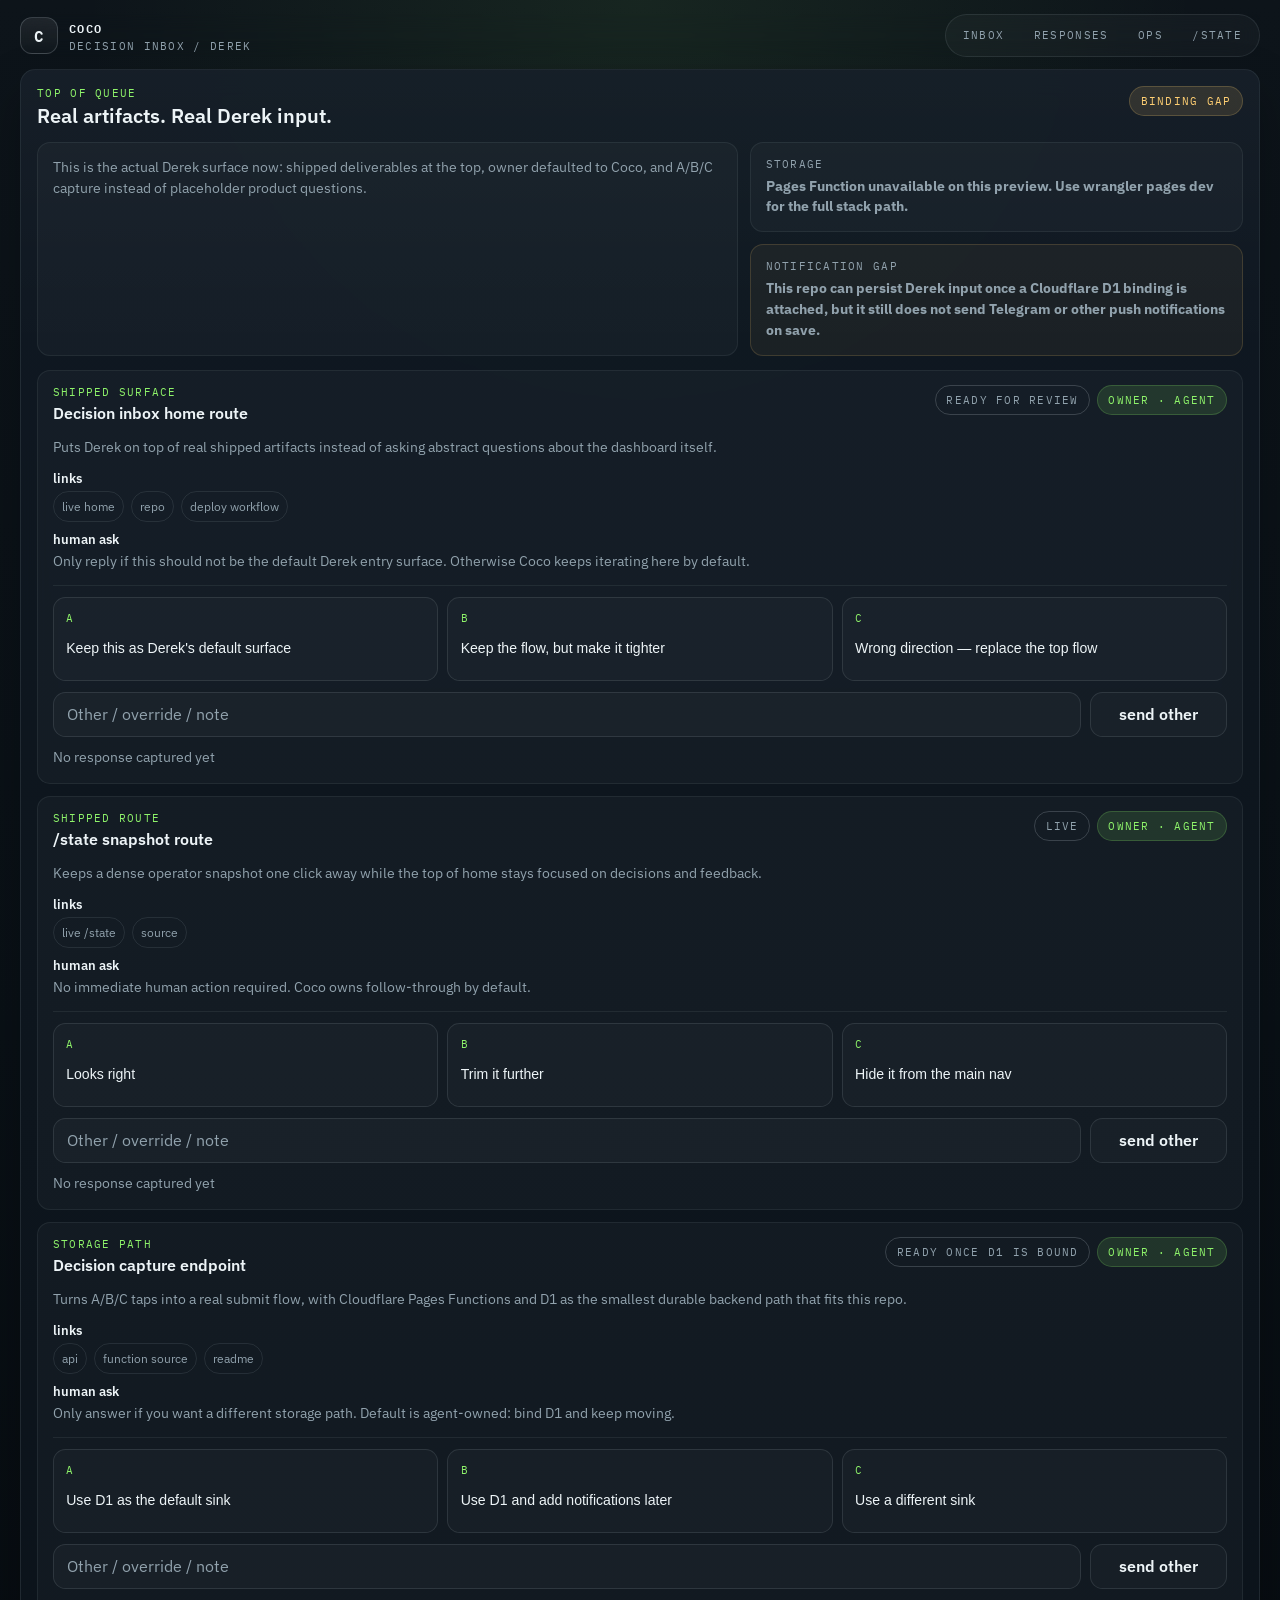
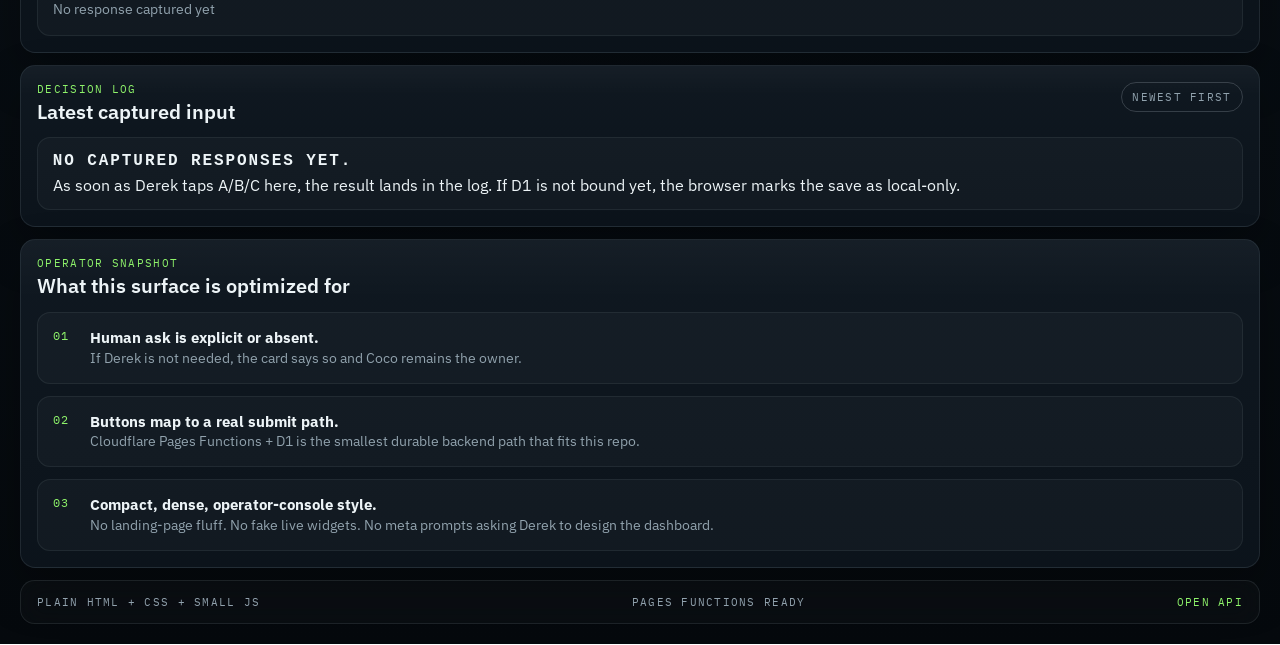
==== commit 8f9a0a1f: "Build real Derek decision inbox flow" ====
--- a/index.html
+++ b/index.html
@@ -3,25 +3,25 @@
   <head>
     <meta charset="UTF-8" />
     <meta name="viewport" content="width=device-width, initial-scale=1.0" />
-    <title>Coco — Operator Console</title>
+    <title>Coco — Derek decision inbox</title>
     <meta
       name="description"
-      content="Compact static operator console for Derek: human input needed, live priorities, KPI goals vs current values, and roster."
+      content="Compact operator console for Derek with real artifact cards, A/B/C input, and a Cloudflare-friendly decision capture path."
     />
-    <meta property="og:title" content="Coco — Operator Console" />
+    <meta property="og:title" content="Coco — Derek decision inbox" />
     <meta
       property="og:description"
-      content="A compact operator console for Derek with immediate asks, priorities, KPIs, and roster."
+      content="Real artifact cards, explicit human asks only when needed, and a durable submit path for Derek input."
     />
     <meta property="og:type" content="website" />
-    <meta name="theme-color" content="#0a0f13" />
+    <meta name="theme-color" content="#091016" />
     <link rel="preconnect" href="https://fonts.googleapis.com" />
     <link rel="preconnect" href="https://fonts.gstatic.com" crossorigin />
     <link
       href="https://fonts.googleapis.com/css2?family=IBM+Plex+Mono:wght@400;500;600&family=IBM+Plex+Sans:wght@400;500;600;700&display=swap"
       rel="stylesheet"
     />
-    <link rel="stylesheet" href="styles.css" />
+    <link rel="stylesheet" href="/styles.css" />
   </head>
   <body>
     <div class="site-frame">
@@ -30,207 +30,105 @@
           <span class="brand-mark">C</span>
           <span class="brand-copy">
             <span class="brand-name">COCO</span>
-            <span class="brand-subtitle">operator console / derek</span>
+            <span class="brand-subtitle">decision inbox / derek</span>
           </span>
         </a>
 
         <nav class="topnav" aria-label="Primary">
-          <a href="#need">Need from Derek</a>
-          <a href="#priorities">Priorities</a>
-          <a href="#kpis">KPIs</a>
-          <a href="#roster">Roster</a>
+          <a href="#inbox">Inbox</a>
+          <a href="#responses">Responses</a>
+          <a href="#ops">Ops</a>
           <a href="/state/">/state</a>
         </nav>
       </header>
 
       <main class="console-shell">
-        <section class="panel stack-section need-panel" id="need">
+        <section class="panel stack-section hero-panel" id="inbox">
           <div class="section-head">
             <div>
-              <p class="eyebrow">Need from Derek</p>
-              <h1>Human input needed now</h1>
+              <p class="eyebrow">Top of queue</p>
+              <h1>Real artifacts. Real Derek input.</h1>
             </div>
-            <span class="status-tag status-alert">3 open</span>
+            <span class="status-tag" data-storage-badge>loading</span>
           </div>
 
-          <div class="queue-list" role="list" aria-label="Current asks for Derek">
-            <article class="queue-item" role="listitem">
-              <div class="queue-meta-block">
-                <span class="queue-kind">Decision</span>
-                <span class="queue-age">today</span>
+          <div class="hero-grid">
+            <div class="hero-copy">
+              <p>
+                This is the actual Derek surface now: shipped deliverables at the top, owner defaulted to Coco,
+                and A/B/C capture instead of placeholder product questions.
+              </p>
+            </div>
+            <div class="hero-notes">
+              <div class="note-card">
+                <span class="note-label">storage</span>
+                <strong data-storage-line>Checking submit path…</strong>
               </div>
-              <div class="queue-main">
-                <h2>Approve this compact console structure as the default human-facing surface.</h2>
-                <p>Order stays fixed: asks → priorities → KPI table → roster. Keeps Derek input first and everything else scannable.</p>
+              <div class="note-card note-card-warn">
+                <span class="note-label">notification gap</span>
+                <strong data-notification-gap>
+                  Saves can persist, but this repo still does not emit Telegram or other push notifications.
+                </strong>
               </div>
-            </article>
-
-            <article class="queue-item" role="listitem">
-              <div class="queue-meta-block">
-                <span class="queue-kind">Input</span>
-                <span class="queue-age">15 min</span>
-              </div>
-              <div class="queue-main">
-                <h2>Confirm which 4–6 KPIs Derek actually wants pinned here.</h2>
-                <p>Current placeholders: shipped outputs, blockers, waiting on Derek, active agents, decision latency, noise score.</p>
-              </div>
-            </article>
-
-            <article class="queue-item" role="listitem">
-              <div class="queue-meta-block">
-                <span class="queue-kind">Review</span>
-                <span class="queue-age">async</span>
-              </div>
-              <div class="queue-main">
-                <h2>Define the standing weekly priorities Derek wants shown without explanation.</h2>
-                <p>These should be stable enough to glance at quickly, not a running narrative.</p>
-              </div>
-            </article>
-          </div>
-
-          <div class="response-strip">
-            <span>Best reply format</span>
-            <strong>A / B / C / one short sentence</strong>
-          </div>
-        </section>
-
-        <section class="panel stack-section" id="priorities">
-          <div class="section-head">
-            <div>
-              <p class="eyebrow">Live priorities</p>
-              <h2>What matters now</h2>
             </div>
           </div>
 
-          <div class="priority-list" role="list" aria-label="Live priorities">
-            <article class="priority-row" role="listitem">
-              <span class="priority-index">01</span>
-              <div class="priority-main">
-                <strong>Concentrate all Derek-owned decisions into one visible queue.</strong>
-                <p>Owner: Coco · Next: replace placeholders with generated asks.</p>
-              </div>
-              <span class="priority-status">active</span>
-            </article>
-            <article class="priority-row" role="listitem">
-              <span class="priority-index">02</span>
-              <div class="priority-main">
-                <strong>Keep the operator surface dense, calm, and obvious in under 10 seconds.</strong>
-                <p>Owner: Coco · Constraint: avoid decorative dashboard sprawl.</p>
-              </div>
-              <span class="priority-status">active</span>
-            </article>
-            <article class="priority-row" role="listitem">
-              <span class="priority-index">03</span>
-              <div class="priority-main">
-                <strong>Preserve static deploy simplicity on Cloudflare Pages.</strong>
-                <p>Owner: Coco · Rule: no backend until a real data feed clearly earns it.</p>
-              </div>
-              <span class="priority-status priority-status-muted">guardrail</span>
-            </article>
-          </div>
+          <div class="artifact-list" data-decision-inbox aria-live="polite"></div>
         </section>
 
-        <section class="panel stack-section" id="kpis">
+        <section class="panel stack-section" id="responses">
           <div class="section-head">
             <div>
-              <p class="eyebrow">KPIs</p>
-              <h2>Goal vs current</h2>
+              <p class="eyebrow">Decision log</p>
+              <h2>Latest captured input</h2>
             </div>
-            <span class="status-tag">manual snapshot</span>
+            <span class="status-tag">newest first</span>
           </div>
 
-          <div class="kpi-table" role="table" aria-label="KPI table">
-            <div class="kpi-row kpi-head" role="row">
-              <span role="columnheader">Metric</span>
-              <span role="columnheader">Goal</span>
-              <span role="columnheader">Current</span>
-              <span role="columnheader">Status</span>
-              <span role="columnheader">Note</span>
-            </div>
-            <div class="kpi-row" role="row">
-              <strong role="cell">Shipped outputs / week</strong>
-              <span role="cell">5+</span>
-              <span role="cell">4</span>
-              <span role="cell"><span class="dot good"></span>close</span>
-              <span role="cell">One more solid ship clears target.</span>
-            </div>
-            <div class="kpi-row" role="row">
-              <strong role="cell">Open blockers</strong>
-              <span role="cell">0–1</span>
-              <span role="cell">1</span>
-              <span role="cell"><span class="dot good"></span>within range</span>
-              <span role="cell">Main blocker is still missing live data wiring.</span>
-            </div>
-            <div class="kpi-row" role="row">
-              <strong role="cell">Waiting on Derek</strong>
-              <span role="cell">≤2</span>
-              <span role="cell">3</span>
-              <span role="cell"><span class="dot warn"></span>high</span>
-              <span role="cell">This page should reduce decision scatter.</span>
-            </div>
-            <div class="kpi-row" role="row">
-              <strong role="cell">Active agents</strong>
-              <span role="cell">2–4</span>
-              <span role="cell">2</span>
-              <span role="cell"><span class="dot good"></span>healthy</span>
-              <span role="cell">Enough parallelism without coordination noise.</span>
-            </div>
-            <div class="kpi-row" role="row">
-              <strong role="cell">Decision latency</strong>
-              <span role="cell">&lt;24h</span>
-              <span role="cell">&lt;24h</span>
-              <span role="cell"><span class="dot good"></span>on target</span>
-              <span role="cell">Short, explicit asks keep this down.</span>
-            </div>
-            <div class="kpi-row" role="row">
-              <strong role="cell">Noise score</strong>
-              <span role="cell">low</span>
-              <span role="cell">low</span>
-              <span role="cell"><span class="dot good"></span>steady</span>
-              <span role="cell">Dense layout, no filler, no fake live widgets.</span>
-            </div>
-          </div>
+          <div class="log-list" data-response-log></div>
         </section>
 
-        <section class="panel stack-section" id="roster">
+        <section class="panel stack-section" id="ops">
           <div class="section-head">
             <div>
-              <p class="eyebrow">Roster</p>
-              <h2>Agents</h2>
+              <p class="eyebrow">Operator snapshot</p>
+              <h2>What this surface is optimized for</h2>
             </div>
           </div>
 
-          <div class="roster-grid" role="list" aria-label="Agent roster">
-            <article class="roster-card" role="listitem">
-              <div class="roster-top">
-                <strong>Coco main</strong>
-                <span class="status-tag status-good">active</span>
+          <div class="ops-grid">
+            <article class="ops-card">
+              <span class="ops-index">01</span>
+              <div>
+                <strong>Human ask is explicit or absent.</strong>
+                <p>If Derek is not needed, the card says so and Coco remains the owner.</p>
               </div>
-              <p>Runs orchestration, decides what stays agent-owned, escalates only real human-owned choices.</p>
             </article>
-            <article class="roster-card" role="listitem">
-              <div class="roster-top">
-                <strong>Execution agents</strong>
-                <span class="status-tag">on demand</span>
+            <article class="ops-card">
+              <span class="ops-index">02</span>
+              <div>
+                <strong>Buttons map to a real submit path.</strong>
+                <p>Cloudflare Pages Functions + D1 is the smallest durable backend path that fits this repo.</p>
               </div>
-              <p>Take narrow implementation tasks, return validated results, avoid broad coordination overhead.</p>
             </article>
-            <article class="roster-card" role="listitem">
-              <div class="roster-top">
-                <strong>State exporter</strong>
-                <span class="status-tag status-warn">planned</span>
+            <article class="ops-card">
+              <span class="ops-index">03</span>
+              <div>
+                <strong>Compact, dense, operator-console style.</strong>
+                <p>No landing-page fluff. No fake live widgets. No meta prompts asking Derek to design the dashboard.</p>
               </div>
-              <p>Future static JSON or generated HTML path for real asks, KPI values, and status snapshots.</p>
             </article>
           </div>
         </section>
       </main>
 
       <footer class="footer-bar">
-        <span>static html/css</span>
-        <span>cloudflare pages ready</span>
-        <span><a href="/state/">open /state</a></span>
+        <span>plain html + css + small js</span>
+        <span>pages functions ready</span>
+        <span><a href="/api/decisions">open api</a></span>
       </footer>
     </div>
+
+    <script type="module" src="/app.js"></script>
   </body>
 </html>
--- a/styles.css
+++ b/styles.css
@@ -1,19 +1,21 @@
 :root {
-  --bg: #0a0f13;
-  --bg-alt: #0d1419;
-  --panel: rgba(15, 21, 26, 0.96);
-  --panel-soft: rgba(18, 26, 31, 0.96);
-  --line: rgba(214, 225, 232, 0.1);
-  --line-strong: rgba(214, 225, 232, 0.2);
-  --text: #edf2f6;
-  --muted: #92a0aa;
-  --accent: #90f06b;
-  --accent-soft: rgba(144, 240, 107, 0.12);
-  --warn: #ffcf6a;
-  --warn-soft: rgba(255, 207, 106, 0.14);
-  --radius: 0.9rem;
-  --shadow: 0 18px 44px rgba(0, 0, 0, 0.22);
-  --max-width: 1220px;
+  --bg: #091016;
+  --bg-alt: #0c151d;
+  --panel: rgba(12, 20, 28, 0.96);
+  --panel-soft: rgba(16, 25, 34, 0.96);
+  --line: rgba(207, 220, 229, 0.1);
+  --line-strong: rgba(207, 220, 229, 0.2);
+  --text: #edf4f7;
+  --muted: #91a2ad;
+  --accent: #8ef36a;
+  --accent-soft: rgba(142, 243, 106, 0.12);
+  --warn: #ffcf73;
+  --warn-soft: rgba(255, 207, 115, 0.12);
+  --danger: #ff9173;
+  --danger-soft: rgba(255, 145, 115, 0.12);
+  --radius: 0.95rem;
+  --shadow: 0 22px 48px rgba(0, 0, 0, 0.25);
+  --max-width: 1240px;
 }
 
 * {
@@ -30,8 +32,8 @@
   color: var(--text);
   font-family: "IBM Plex Sans", sans-serif;
   background:
-    linear-gradient(180deg, rgba(144, 240, 107, 0.03), transparent 20%),
-    linear-gradient(180deg, #0d1317 0%, var(--bg) 46%, #070b0e 100%);
+    radial-gradient(circle at top, rgba(142, 243, 106, 0.08), transparent 24%),
+    linear-gradient(180deg, #0d141a 0%, var(--bg) 46%, #05090d 100%);
 }
 
 body::before {
@@ -40,11 +42,11 @@
   inset: 0;
   pointer-events: none;
   background:
-    linear-gradient(rgba(255, 255, 255, 0.02) 1px, transparent 1px),
-    linear-gradient(90deg, rgba(255, 255, 255, 0.02) 1px, transparent 1px);
-  background-size: 28px 28px;
-  mask-image: linear-gradient(180deg, black, transparent 80%);
-  opacity: 0.22;
+    linear-gradient(rgba(255, 255, 255, 0.018) 1px, transparent 1px),
+    linear-gradient(90deg, rgba(255, 255, 255, 0.018) 1px, transparent 1px);
+  background-size: 26px 26px;
+  mask-image: linear-gradient(180deg, black, transparent 88%);
+  opacity: 0.28;
 }
 
 img {
@@ -58,11 +60,23 @@
 
 code {
   padding: 0.08rem 0.32rem;
-  border: 1px solid rgba(255, 255, 255, 0.06);
+  border: 1px solid rgba(255, 255, 255, 0.08);
   border-radius: 0.35rem;
   background: rgba(255, 255, 255, 0.04);
   font-family: "IBM Plex Mono", monospace;
   font-size: 0.92em;
+}
+
+.sr-only {
+  position: absolute;
+  width: 1px;
+  height: 1px;
+  padding: 0;
+  margin: -1px;
+  overflow: hidden;
+  clip: rect(0, 0, 0, 0);
+  white-space: nowrap;
+  border: 0;
 }
 
 .site-frame {
@@ -99,7 +113,7 @@
   height: 2.35rem;
   border: 1px solid var(--line-strong);
   border-radius: 0.75rem;
-  background: linear-gradient(180deg, rgba(255, 255, 255, 0.07), rgba(255, 255, 255, 0.02));
+  background: linear-gradient(180deg, rgba(255, 255, 255, 0.08), rgba(255, 255, 255, 0.02));
   font-family: "IBM Plex Mono", monospace;
   font-size: 1rem;
   font-weight: 600;
@@ -115,12 +129,15 @@
 .eyebrow,
 .topnav a,
 .status-tag,
-.queue-kind,
-.queue-age,
-.priority-index,
-.priority-status,
 .footer-bar,
-.kpi-head {
+.note-label,
+.artifact-kind,
+.choice-key,
+.ops-index,
+.state-label,
+.kpi-head,
+.log-meta,
+.log-empty strong {
   font-family: "IBM Plex Mono", monospace;
   text-transform: uppercase;
   letter-spacing: 0.12em;
@@ -158,7 +175,9 @@
 .topnav a:hover,
 .topnav a:focus-visible,
 .footer-bar a:hover,
-.footer-bar a:focus-visible {
+.footer-bar a:focus-visible,
+.artifact-links a:hover,
+.artifact-links a:focus-visible {
   color: var(--text);
 }
 
@@ -187,7 +206,7 @@
   position: absolute;
   inset: 0;
   pointer-events: none;
-  background: linear-gradient(180deg, rgba(255, 255, 255, 0.025), transparent 18%);
+  background: linear-gradient(180deg, rgba(255, 255, 255, 0.026), transparent 18%);
 }
 
 .panel > * {
@@ -197,7 +216,7 @@
 
 .stack-section {
   display: grid;
-  gap: 0.8rem;
+  gap: 0.85rem;
 }
 
 .section-head {
@@ -216,17 +235,16 @@
 h1,
 h2 {
   margin: 0;
-  font-size: 1.22rem;
+  font-size: 1.28rem;
   line-height: 1.12;
   font-weight: 600;
 }
 
-p {
+p,
+dl,
+dd,
+dt {
   margin: 0;
-}
-
-.need-panel h1 {
-  font-size: 1.28rem;
 }
 
 .status-tag {
@@ -245,151 +263,289 @@
 .status-good {
   color: var(--accent);
   background: var(--accent-soft);
-  border-color: rgba(144, 240, 107, 0.2);
-}
-
-.status-warn,
-.status-alert {
+  border-color: rgba(142, 243, 106, 0.2);
+}
+
+.status-warn {
   color: var(--warn);
   background: var(--warn-soft);
-  border-color: rgba(255, 207, 106, 0.2);
-}
-
-.queue-list,
-.priority-list,
-.roster-grid {
+  border-color: rgba(255, 207, 115, 0.2);
+}
+
+.hero-grid,
+.state-grid {
+  display: grid;
+  gap: 0.75rem;
+  grid-template-columns: minmax(0, 1.35fr) minmax(19rem, 0.95fr);
+}
+
+.hero-copy,
+.note-card,
+.state-card,
+.ops-card,
+.log-row,
+.log-empty,
+.artifact-card {
+  padding: 0.88rem 0.92rem;
+  border: 1px solid rgba(207, 220, 229, 0.08);
+  border-radius: 0.82rem;
+  background: rgba(255, 255, 255, 0.028);
+}
+
+.hero-copy p,
+.note-card strong,
+.state-card p,
+.ops-card p,
+.log-row p,
+.artifact-why,
+.artifact-meta dd,
+.submission-status {
+  color: var(--muted);
+  font-size: 0.9rem;
+  line-height: 1.45;
+}
+
+.hero-notes {
+  display: grid;
+  gap: 0.75rem;
+}
+
+.note-card {
+  display: grid;
+  gap: 0.3rem;
+}
+
+.note-card-warn {
+  border-color: rgba(255, 207, 115, 0.16);
+  background: rgba(255, 207, 115, 0.05);
+}
+
+.note-label,
+.artifact-kind,
+.state-label,
+.log-meta,
+.kpi-head {
+  color: var(--muted);
+  font-size: 0.66rem;
+}
+
+.artifact-list,
+.log-list,
+.ops-grid {
+  display: grid;
+  gap: 0.75rem;
+}
+
+.artifact-card {
+  display: grid;
+  gap: 0.8rem;
+}
+
+.artifact-top {
+  display: flex;
+  align-items: flex-start;
+  justify-content: space-between;
+  gap: 0.8rem;
+}
+
+.artifact-badges {
+  display: flex;
+  flex-wrap: wrap;
+  justify-content: flex-end;
+  gap: 0.4rem;
+}
+
+.artifact-kind {
+  margin-bottom: 0.28rem;
+  color: var(--accent);
+}
+
+.artifact-card h2,
+.log-row strong,
+.ops-card strong,
+.state-card strong,
+.kpi-row strong {
+  color: var(--text);
+}
+
+.artifact-card h2 {
+  font-size: 1rem;
+  line-height: 1.3;
+}
+
+.artifact-meta {
   display: grid;
   gap: 0.55rem;
 }
 
-.queue-item,
-.priority-row,
-.roster-card {
-  display: grid;
-  gap: 0.8rem;
-  padding: 0.82rem 0.9rem;
-  border: 1px solid rgba(214, 225, 232, 0.08);
+.artifact-meta dt {
+  margin-bottom: 0.22rem;
+  color: var(--text);
+  font-size: 0.82rem;
+  font-weight: 600;
+}
+
+.artifact-links {
+  display: flex;
+  flex-wrap: wrap;
+  gap: 0.45rem;
+}
+
+.artifact-links a {
+  padding: 0.34rem 0.5rem;
+  border: 1px solid rgba(207, 220, 229, 0.1);
+  border-radius: 999px;
+  color: var(--muted);
+  font-size: 0.78rem;
+  text-decoration: none;
+}
+
+.artifact-actions {
+  display: grid;
+  gap: 0.65rem;
+  padding-top: 0.72rem;
+  border-top: 1px solid rgba(207, 220, 229, 0.08);
+}
+
+.choice-grid {
+  display: grid;
+  grid-template-columns: repeat(3, minmax(0, 1fr));
+  gap: 0.55rem;
+}
+
+.choice-button,
+.other-submit {
+  appearance: none;
+  border: 1px solid rgba(207, 220, 229, 0.12);
   border-radius: 0.78rem;
   background: rgba(255, 255, 255, 0.025);
-}
-
-.queue-item {
-  grid-template-columns: 8.25rem minmax(0, 1fr);
+  color: var(--text);
+  cursor: pointer;
+  transition: transform 120ms ease, border-color 120ms ease, background-color 120ms ease;
+}
+
+.choice-button {
+  display: grid;
+  gap: 0.26rem;
   align-items: start;
-}
-
-.queue-meta-block {
+  min-height: 5.25rem;
+  padding: 0.78rem;
+  text-align: left;
+}
+
+.choice-button:hover,
+.choice-button:focus-visible,
+.other-submit:hover,
+.other-submit:focus-visible {
+  border-color: rgba(142, 243, 106, 0.26);
+  background: rgba(142, 243, 106, 0.07);
+  transform: translateY(-1px);
+}
+
+.choice-key {
+  color: var(--accent);
+  font-size: 0.7rem;
+}
+
+.choice-label {
+  font-size: 0.88rem;
+  line-height: 1.4;
+}
+
+.other-row {
+  display: grid;
+  grid-template-columns: minmax(0, 1fr) auto;
+  gap: 0.55rem;
+}
+
+.other-input {
+  width: 100%;
+  min-height: 2.8rem;
+  padding: 0 0.82rem;
+  border: 1px solid rgba(207, 220, 229, 0.12);
+  border-radius: 0.78rem;
+  background: rgba(255, 255, 255, 0.026);
+  color: var(--text);
+  font: inherit;
+}
+
+.other-input::placeholder {
+  color: var(--muted);
+}
+
+.other-input:focus,
+.choice-button:focus,
+.other-submit:focus {
+  outline: 2px solid rgba(142, 243, 106, 0.28);
+  outline-offset: 2px;
+}
+
+.other-submit {
+  min-width: 8.6rem;
+  padding: 0 0.95rem;
+  font: inherit;
+  font-weight: 600;
+}
+
+.submission-status {
+  min-height: 1.35rem;
+}
+
+.log-row,
+.ops-card,
+.state-card {
+  display: grid;
+  gap: 0.34rem;
+}
+
+.log-row {
+  grid-template-columns: minmax(0, 1fr) auto;
+  gap: 0.8rem;
+  align-items: center;
+}
+
+.log-meta {
+  display: grid;
+  justify-items: end;
+  gap: 0.26rem;
+}
+
+.log-empty {
   display: grid;
   gap: 0.3rem;
 }
 
-.queue-kind,
-.queue-age,
-.priority-index,
-.priority-status,
-.kpi-head,
-.footer-bar {
-  font-size: 0.66rem;
-}
-
-.queue-kind {
+.ops-card {
+  grid-template-columns: 2rem minmax(0, 1fr);
+  align-items: start;
+}
+
+.ops-index {
   color: var(--accent);
-}
-
-.queue-age,
-.priority-status,
-.kpi-head,
-.kpi-row span,
-.roster-card p,
-.response-strip span,
-.footer-bar {
-  color: var(--muted);
-}
-
-.queue-main {
-  display: grid;
-  gap: 0.28rem;
-}
-
-.queue-main h2,
-.priority-main strong,
-.roster-top strong,
-.kpi-row strong {
-  color: var(--text);
-}
-
-.queue-main h2 {
-  font-size: 0.98rem;
-  line-height: 1.32;
-  font-weight: 600;
-}
-
-.queue-main p,
-.priority-main p,
-.roster-card p,
-.kpi-row span {
-  font-size: 0.88rem;
-  line-height: 1.45;
-}
-
-.response-strip {
-  display: flex;
-  align-items: center;
-  justify-content: space-between;
-  gap: 0.8rem;
-  padding-top: 0.65rem;
-  border-top: 1px solid rgba(214, 225, 232, 0.08);
-}
-
-.response-strip strong {
-  color: var(--text);
-  font-size: 0.88rem;
-  font-weight: 600;
-}
-
-.priority-row {
-  grid-template-columns: 2.2rem minmax(0, 1fr) auto;
-  align-items: start;
-}
-
-.priority-index {
-  color: var(--accent);
-  padding-top: 0.1rem;
-}
-
-.priority-main {
-  display: grid;
-  gap: 0.24rem;
-}
-
-.priority-main strong {
-  font-size: 0.94rem;
-  line-height: 1.34;
-}
-
-.priority-status {
-  padding-top: 0.1rem;
-  white-space: nowrap;
-}
-
-.priority-status-muted {
-  color: var(--warn);
+  font-size: 0.72rem;
+  padding-top: 0.08rem;
+}
+
+.state-card strong,
+.ops-card strong {
+  font-size: 0.95rem;
+  line-height: 1.35;
 }
 
 .kpi-table {
   display: grid;
-  border: 1px solid rgba(214, 225, 232, 0.08);
-  border-radius: 0.8rem;
+  border: 1px solid rgba(207, 220, 229, 0.08);
+  border-radius: 0.82rem;
   overflow: hidden;
 }
 
 .kpi-row {
   display: grid;
-  grid-template-columns: 1.55fr 0.6fr 0.65fr 0.8fr 1.2fr;
+  grid-template-columns: 1.5fr 0.78fr 0.8fr 0.9fr 1.2fr;
   gap: 0.75rem;
   align-items: center;
-  padding: 0.8rem 0.9rem;
-  border-bottom: 1px solid rgba(214, 225, 232, 0.08);
+  padding: 0.82rem 0.9rem;
+  border-bottom: 1px solid rgba(207, 220, 229, 0.08);
   background: rgba(255, 255, 255, 0.02);
 }
 
@@ -398,7 +554,7 @@
 }
 
 .kpi-head {
-  background: rgba(255, 255, 255, 0.035);
+  background: rgba(255, 255, 255, 0.038);
 }
 
 .kpi-row strong,
@@ -409,6 +565,12 @@
 .kpi-row strong {
   font-size: 0.9rem;
   line-height: 1.35;
+}
+
+.kpi-row span {
+  color: var(--muted);
+  font-size: 0.88rem;
+  line-height: 1.45;
 }
 
 .dot {
@@ -427,21 +589,6 @@
 
 .dot.warn {
   background: var(--warn);
-}
-
-.roster-grid {
-  grid-template-columns: repeat(3, minmax(0, 1fr));
-}
-
-.roster-top {
-  display: flex;
-  align-items: flex-start;
-  justify-content: space-between;
-  gap: 0.8rem;
-}
-
-.roster-top strong {
-  font-size: 0.94rem;
 }
 
 .footer-bar {
@@ -453,6 +600,8 @@
   border: 1px solid var(--line);
   border-radius: 0.9rem;
   background: rgba(255, 255, 255, 0.025);
+  color: var(--muted);
+  font-size: 0.66rem;
 }
 
 .footer-bar a {
@@ -460,23 +609,33 @@
   text-decoration: none;
 }
 
-@media (max-width: 980px) {
+@media (max-width: 1060px) {
+  .hero-grid,
+  .state-grid,
+  .choice-grid,
+  .kpi-row {
+    grid-template-columns: 1fr;
+  }
+
+  .artifact-top,
+  .section-head,
+  .footer-bar,
   .topbar,
-  .section-head,
-  .response-strip,
-  .roster-top,
-  .footer-bar {
+  .log-row {
     flex-direction: column;
     align-items: flex-start;
   }
 
-  .queue-item,
-  .priority-row,
-  .kpi-row,
-  .roster-grid {
-    grid-template-columns: 1fr;
-  }
-
+  .log-row {
+    display: grid;
+  }
+
+  .log-meta {
+    justify-items: start;
+  }
+}
+
+@media (max-width: 820px) {
   .topnav {
     width: 100%;
     flex-wrap: wrap;
@@ -487,8 +646,17 @@
     width: 100%;
   }
 
-  .kpi-head {
-    display: none;
+  .artifact-badges,
+  .other-row,
+  .ops-card,
+  .kpi-head,
+  .kpi-row,
+  .footer-bar {
+    grid-template-columns: 1fr;
+  }
+
+  .other-row {
+    display: grid;
   }
 }
 
@@ -499,7 +667,7 @@
 
   .panel,
   .footer-bar {
-    padding: 0.85rem;
+    padding: 0.88rem;
   }
 
   .brand {
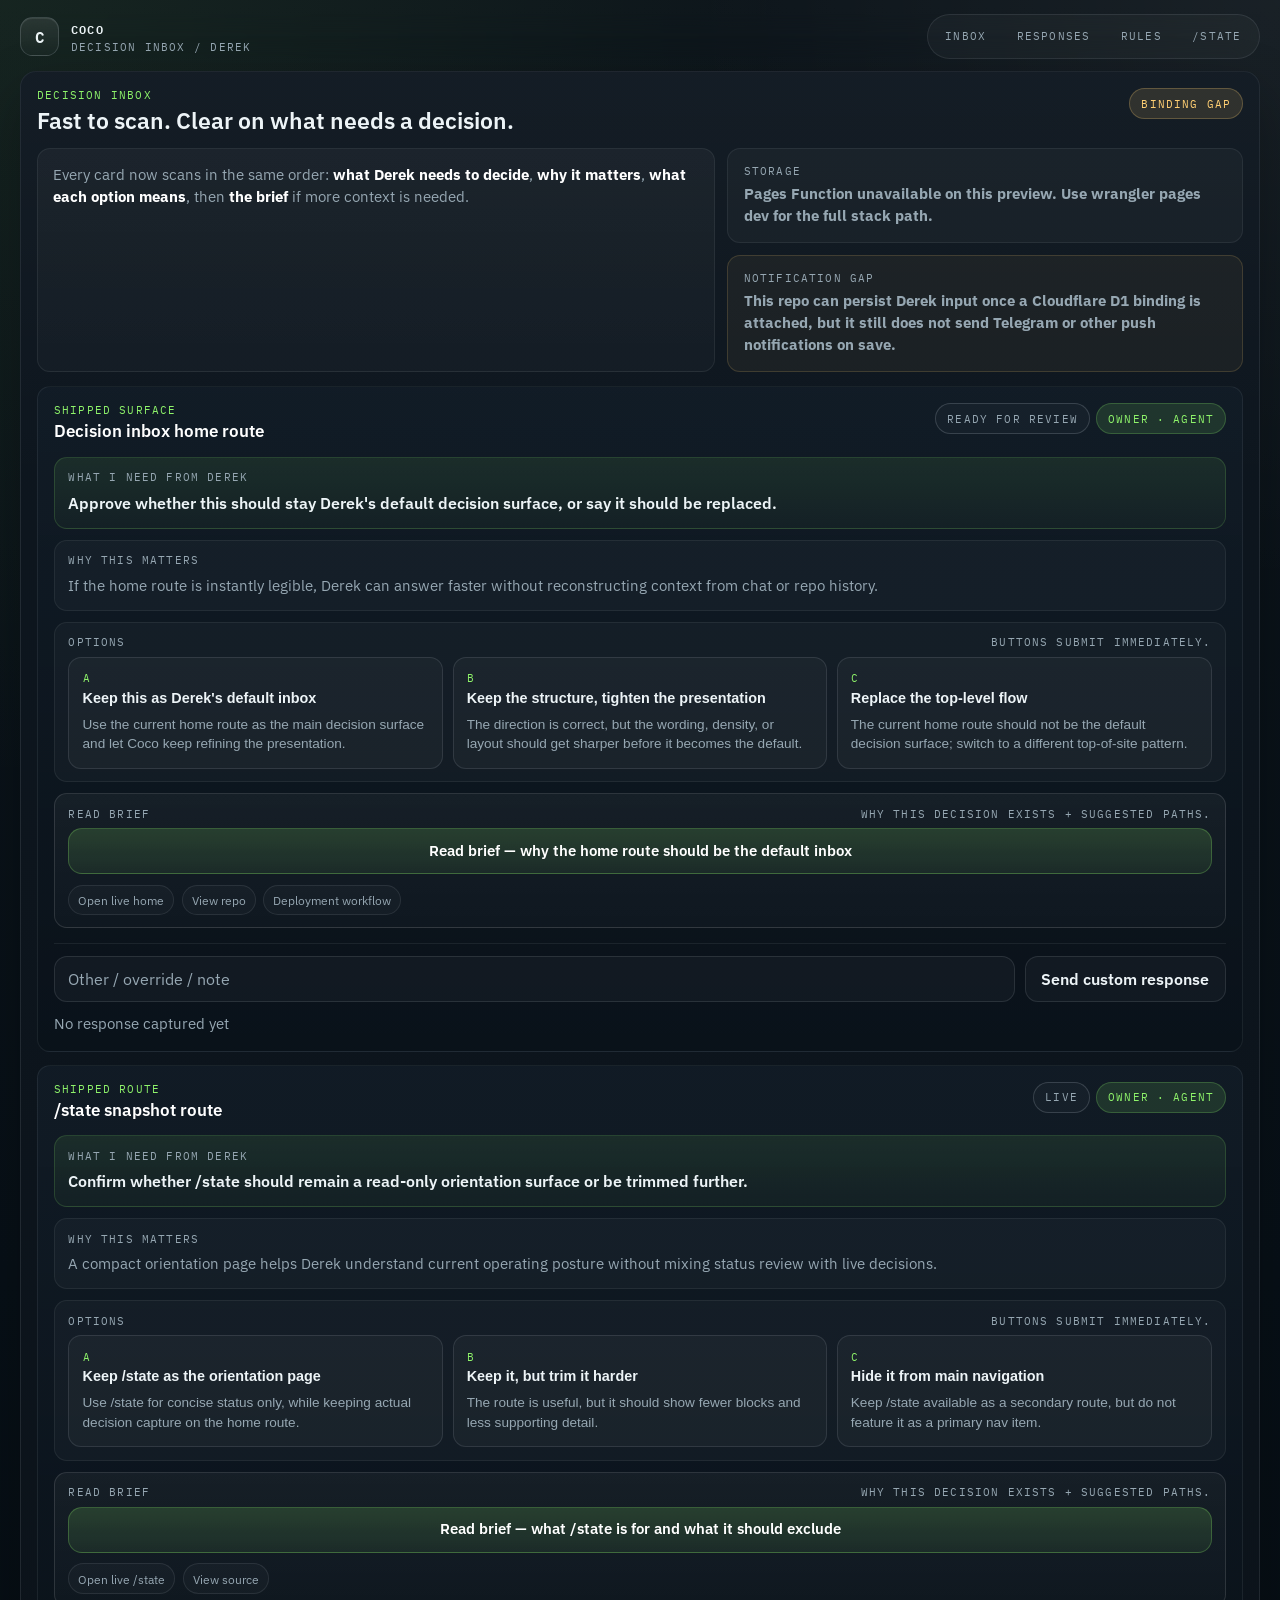
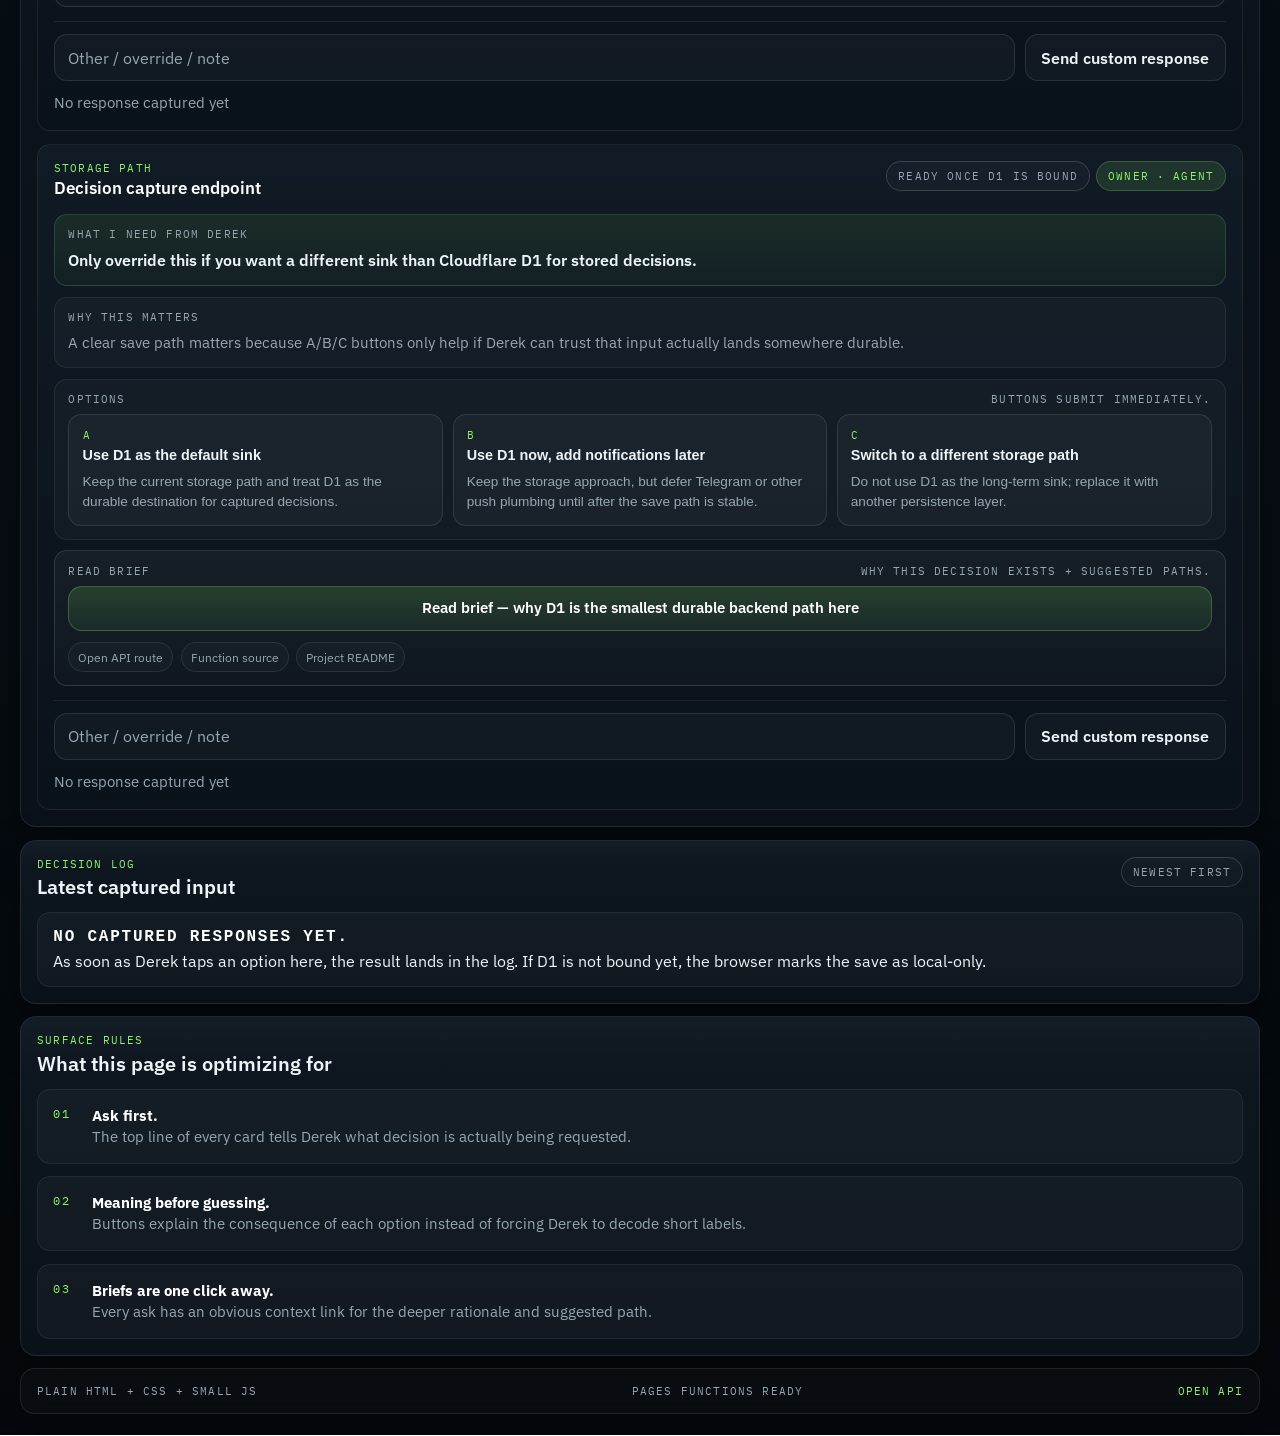
==== commit a3114655: "Clarify decision inbox layout" ====
--- a/index.html
+++ b/index.html
@@ -37,7 +37,7 @@
         <nav class="topnav" aria-label="Primary">
           <a href="#inbox">Inbox</a>
           <a href="#responses">Responses</a>
-          <a href="#ops">Ops</a>
+          <a href="#ops">Rules</a>
           <a href="/state/">/state</a>
         </nav>
       </header>
@@ -46,19 +46,21 @@
         <section class="panel stack-section hero-panel" id="inbox">
           <div class="section-head">
             <div>
-              <p class="eyebrow">Top of queue</p>
-              <h1>Real artifacts. Real Derek input.</h1>
+              <p class="eyebrow">Decision inbox</p>
+              <h1>Fast to scan. Clear on what needs a decision.</h1>
             </div>
             <span class="status-tag" data-storage-badge>loading</span>
           </div>
 
-          <div class="hero-grid">
-            <div class="hero-copy">
+          <div class="hero-grid hero-grid-tight">
+            <article class="hero-copy">
               <p>
-                This is the actual Derek surface now: shipped deliverables at the top, owner defaulted to Coco,
-                and A/B/C capture instead of placeholder product questions.
+                Every card now scans in the same order: <strong>what Derek needs to decide</strong>,
+                <strong>why it matters</strong>, <strong>what each option means</strong>, then
+                <strong>the brief</strong> if more context is needed.
               </p>
-            </div>
+            </article>
+
             <div class="hero-notes">
               <div class="note-card">
                 <span class="note-label">storage</span>
@@ -91,8 +93,8 @@
         <section class="panel stack-section" id="ops">
           <div class="section-head">
             <div>
-              <p class="eyebrow">Operator snapshot</p>
-              <h2>What this surface is optimized for</h2>
+              <p class="eyebrow">Surface rules</p>
+              <h2>What this page is optimizing for</h2>
             </div>
           </div>
 
@@ -100,22 +102,22 @@
             <article class="ops-card">
               <span class="ops-index">01</span>
               <div>
-                <strong>Human ask is explicit or absent.</strong>
-                <p>If Derek is not needed, the card says so and Coco remains the owner.</p>
+                <strong>Ask first.</strong>
+                <p>The top line of every card tells Derek what decision is actually being requested.</p>
               </div>
             </article>
             <article class="ops-card">
               <span class="ops-index">02</span>
               <div>
-                <strong>Buttons map to a real submit path.</strong>
-                <p>Cloudflare Pages Functions + D1 is the smallest durable backend path that fits this repo.</p>
+                <strong>Meaning before guessing.</strong>
+                <p>Buttons explain the consequence of each option instead of forcing Derek to decode short labels.</p>
               </div>
             </article>
             <article class="ops-card">
               <span class="ops-index">03</span>
               <div>
-                <strong>Compact, dense, operator-console style.</strong>
-                <p>No landing-page fluff. No fake live widgets. No meta prompts asking Derek to design the dashboard.</p>
+                <strong>Briefs are one click away.</strong>
+                <p>Every ask has an obvious context link for the deeper rationale and suggested path.</p>
               </div>
             </article>
           </div>
--- a/styles.css
+++ b/styles.css
@@ -1,20 +1,26 @@
 :root {
-  --bg: #091016;
-  --bg-alt: #0c151d;
-  --panel: rgba(12, 20, 28, 0.96);
-  --panel-soft: rgba(16, 25, 34, 0.96);
-  --line: rgba(207, 220, 229, 0.1);
-  --line-strong: rgba(207, 220, 229, 0.2);
+  --bg: #071017;
+  --bg-alt: #0b151d;
+  --panel: rgba(11, 18, 25, 0.96);
+  --panel-soft: rgba(14, 23, 32, 0.98);
+  --panel-strong: rgba(19, 30, 41, 0.98);
+  --surface: rgba(255, 255, 255, 0.03);
+  --surface-strong: rgba(255, 255, 255, 0.05);
+  --line: rgba(210, 222, 230, 0.1);
+  --line-strong: rgba(210, 222, 230, 0.18);
   --text: #edf4f7;
-  --muted: #91a2ad;
+  --text-strong: #ffffff;
+  --muted: #96a7b2;
   --accent: #8ef36a;
+  --accent-strong: #b7ff8d;
   --accent-soft: rgba(142, 243, 106, 0.12);
+  --accent-fill: rgba(142, 243, 106, 0.08);
   --warn: #ffcf73;
   --warn-soft: rgba(255, 207, 115, 0.12);
   --danger: #ff9173;
-  --danger-soft: rgba(255, 145, 115, 0.12);
-  --radius: 0.95rem;
-  --shadow: 0 22px 48px rgba(0, 0, 0, 0.25);
+  --radius: 1rem;
+  --radius-sm: 0.82rem;
+  --shadow: 0 24px 56px rgba(0, 0, 0, 0.28);
   --max-width: 1240px;
 }
 
@@ -32,8 +38,9 @@
   color: var(--text);
   font-family: "IBM Plex Sans", sans-serif;
   background:
-    radial-gradient(circle at top, rgba(142, 243, 106, 0.08), transparent 24%),
-    linear-gradient(180deg, #0d141a 0%, var(--bg) 46%, #05090d 100%);
+    radial-gradient(circle at top left, rgba(142, 243, 106, 0.07), transparent 24%),
+    radial-gradient(circle at top right, rgba(255, 255, 255, 0.05), transparent 18%),
+    linear-gradient(180deg, #0d151b 0%, var(--bg) 42%, #04080c 100%);
 }
 
 body::before {
@@ -42,11 +49,11 @@
   inset: 0;
   pointer-events: none;
   background:
-    linear-gradient(rgba(255, 255, 255, 0.018) 1px, transparent 1px),
-    linear-gradient(90deg, rgba(255, 255, 255, 0.018) 1px, transparent 1px);
-  background-size: 26px 26px;
-  mask-image: linear-gradient(180deg, black, transparent 88%);
-  opacity: 0.28;
+    linear-gradient(rgba(255, 255, 255, 0.014) 1px, transparent 1px),
+    linear-gradient(90deg, rgba(255, 255, 255, 0.014) 1px, transparent 1px);
+  background-size: 32px 32px;
+  mask-image: linear-gradient(180deg, black, transparent 92%);
+  opacity: 0.22;
 }
 
 img {
@@ -65,6 +72,10 @@
   background: rgba(255, 255, 255, 0.04);
   font-family: "IBM Plex Mono", monospace;
   font-size: 0.92em;
+}
+
+strong {
+  color: var(--text-strong);
 }
 
 .sr-only {
@@ -80,9 +91,9 @@
 }
 
 .site-frame {
-  width: min(var(--max-width), calc(100% - 1.25rem));
+  width: min(var(--max-width), calc(100% - 1.3rem));
   margin: 0 auto;
-  padding: 0.85rem 0 1.25rem;
+  padding: 0.9rem 0 1.3rem;
 }
 
 .topbar,
@@ -96,24 +107,25 @@
   align-items: center;
   justify-content: space-between;
   gap: 0.9rem;
-  margin-bottom: 0.75rem;
+  margin-bottom: 0.8rem;
 }
 
 .brand {
   display: inline-flex;
   align-items: center;
-  gap: 0.7rem;
+  gap: 0.72rem;
   text-decoration: none;
 }
 
 .brand-mark {
   display: grid;
   place-items: center;
-  width: 2.35rem;
-  height: 2.35rem;
+  width: 2.45rem;
+  height: 2.45rem;
   border: 1px solid var(--line-strong);
-  border-radius: 0.75rem;
-  background: linear-gradient(180deg, rgba(255, 255, 255, 0.08), rgba(255, 255, 255, 0.02));
+  border-radius: 0.78rem;
+  background: linear-gradient(180deg, rgba(255, 255, 255, 0.09), rgba(255, 255, 255, 0.02));
+  box-shadow: inset 0 1px 0 rgba(255, 255, 255, 0.08);
   font-family: "IBM Plex Mono", monospace;
   font-size: 1rem;
   font-weight: 600;
@@ -121,7 +133,7 @@
 
 .brand-copy {
   display: grid;
-  gap: 0.06rem;
+  gap: 0.08rem;
 }
 
 .brand-name,
@@ -137,10 +149,16 @@
 .state-label,
 .kpi-head,
 .log-meta,
-.log-empty strong {
+.log-empty strong,
+.artifact-section-label,
+.artifact-section-note,
+.brief-label,
+.brief-topnav a,
+.brief-list strong,
+.list-label {
   font-family: "IBM Plex Mono", monospace;
   text-transform: uppercase;
-  letter-spacing: 0.12em;
+  letter-spacing: 0.11em;
 }
 
 .brand-name {
@@ -150,21 +168,23 @@
 
 .brand-subtitle {
   color: var(--muted);
-  font-size: 0.68rem;
-}
-
-.topnav {
+  font-size: 0.69rem;
+}
+
+.topnav,
+.brief-topnav {
   display: flex;
   align-items: center;
-  gap: 0.28rem;
-  padding: 0.28rem;
+  gap: 0.3rem;
+  padding: 0.3rem;
   border: 1px solid var(--line);
   border-radius: 999px;
   background: rgba(255, 255, 255, 0.03);
 }
 
-.topnav a {
-  padding: 0.58rem 0.78rem;
+.topnav a,
+.brief-topnav a {
+  padding: 0.58rem 0.8rem;
   border-radius: 999px;
   color: var(--muted);
   font-size: 0.68rem;
@@ -174,21 +194,29 @@
 
 .topnav a:hover,
 .topnav a:focus-visible,
+.brief-topnav a:hover,
+.brief-topnav a:focus-visible,
 .footer-bar a:hover,
 .footer-bar a:focus-visible,
 .artifact-links a:hover,
-.artifact-links a:focus-visible {
-  color: var(--text);
+.artifact-links a:focus-visible,
+.brief-link:hover,
+.brief-link:focus-visible,
+.link-list a:hover,
+.link-list a:focus-visible {
+  color: var(--text-strong);
 }
 
 .topnav a:hover,
-.topnav a:focus-visible {
-  background: rgba(255, 255, 255, 0.07);
+.topnav a:focus-visible,
+.brief-topnav a:hover,
+.brief-topnav a:focus-visible {
+  background: rgba(255, 255, 255, 0.08);
 }
 
 .console-shell {
   display: grid;
-  gap: 0.75rem;
+  gap: 0.8rem;
 }
 
 .panel {
@@ -206,7 +234,7 @@
   position: absolute;
   inset: 0;
   pointer-events: none;
-  background: linear-gradient(180deg, rgba(255, 255, 255, 0.026), transparent 18%);
+  background: linear-gradient(180deg, rgba(255, 255, 255, 0.028), transparent 18%);
 }
 
 .panel > * {
@@ -216,7 +244,7 @@
 
 .stack-section {
   display: grid;
-  gap: 0.85rem;
+  gap: 0.9rem;
 }
 
 .section-head {
@@ -227,23 +255,37 @@
 }
 
 .eyebrow {
-  margin: 0 0 0.32rem;
+  margin: 0 0 0.34rem;
   color: var(--accent);
   font-size: 0.68rem;
 }
 
 h1,
+h2,
+h3 {
+  margin: 0;
+  font-weight: 600;
+  line-height: 1.12;
+}
+
+h1 {
+  font-size: 1.44rem;
+}
+
 h2 {
-  margin: 0;
-  font-size: 1.28rem;
-  line-height: 1.12;
-  font-weight: 600;
+  font-size: 1.22rem;
+}
+
+h3 {
+  font-size: 1.02rem;
 }
 
 p,
 dl,
 dd,
-dt {
+dt,
+ul,
+li {
   margin: 0;
 }
 
@@ -252,10 +294,11 @@
   align-items: center;
   gap: 0.35rem;
   min-height: 1.9rem;
-  padding: 0 0.66rem;
+  padding: 0 0.68rem;
   border: 1px solid var(--line-strong);
   border-radius: 999px;
   color: var(--muted);
+  background: rgba(255, 255, 255, 0.025);
   font-size: 0.66rem;
   white-space: nowrap;
 }
@@ -263,20 +306,37 @@
 .status-good {
   color: var(--accent);
   background: var(--accent-soft);
-  border-color: rgba(142, 243, 106, 0.2);
+  border-color: rgba(142, 243, 106, 0.22);
 }
 
 .status-warn {
   color: var(--warn);
   background: var(--warn-soft);
-  border-color: rgba(255, 207, 115, 0.2);
+  border-color: rgba(255, 207, 115, 0.24);
 }
 
 .hero-grid,
-.state-grid {
+.state-grid,
+.brief-grid,
+.brief-columns {
   display: grid;
   gap: 0.75rem;
-  grid-template-columns: minmax(0, 1.35fr) minmax(19rem, 0.95fr);
+}
+
+.hero-grid {
+  grid-template-columns: minmax(0, 1.25fr) minmax(18rem, 0.95fr);
+}
+
+.hero-grid-tight {
+  align-items: stretch;
+}
+
+.brief-grid {
+  grid-template-columns: minmax(0, 1.15fr) minmax(0, 0.95fr);
+}
+
+.state-grid-balanced {
+  grid-template-columns: repeat(2, minmax(0, 1fr));
 }
 
 .hero-copy,
@@ -285,11 +345,20 @@
 .ops-card,
 .log-row,
 .log-empty,
-.artifact-card {
-  padding: 0.88rem 0.92rem;
-  border: 1px solid rgba(207, 220, 229, 0.08);
-  border-radius: 0.82rem;
-  background: rgba(255, 255, 255, 0.028);
+.artifact-card,
+.brief-card,
+.brief-block,
+.list-block {
+  padding: 0.92rem 0.96rem;
+  border: 1px solid rgba(210, 222, 230, 0.08);
+  border-radius: var(--radius-sm);
+  background: rgba(255, 255, 255, 0.03);
+}
+
+.hero-copy,
+.brief-card,
+.brief-block {
+  background: linear-gradient(180deg, rgba(255, 255, 255, 0.04), rgba(255, 255, 255, 0.025));
 }
 
 .hero-copy p,
@@ -297,12 +366,15 @@
 .state-card p,
 .ops-card p,
 .log-row p,
-.artifact-why,
-.artifact-meta dd,
-.submission-status {
-  color: var(--muted);
-  font-size: 0.9rem;
-  line-height: 1.45;
+.submission-status,
+.brief-card p,
+.brief-block p,
+.brief-list li,
+.list-block li,
+.kpi-row span {
+  color: var(--muted);
+  font-size: 0.92rem;
+  line-height: 1.5;
 }
 
 .hero-notes {
@@ -310,9 +382,15 @@
   gap: 0.75rem;
 }
 
-.note-card {
-  display: grid;
-  gap: 0.3rem;
+.note-card,
+.state-card,
+.log-row,
+.ops-card,
+.brief-card,
+.brief-block,
+.list-block {
+  display: grid;
+  gap: 0.34rem;
 }
 
 .note-card-warn {
@@ -324,21 +402,29 @@
 .artifact-kind,
 .state-label,
 .log-meta,
-.kpi-head {
+.kpi-head,
+.artifact-section-label,
+.artifact-section-note,
+.brief-label,
+.list-label {
   color: var(--muted);
   font-size: 0.66rem;
 }
 
 .artifact-list,
 .log-list,
-.ops-grid {
-  display: grid;
-  gap: 0.75rem;
+.ops-grid,
+.brief-stack,
+.list-stack {
+  display: grid;
+  gap: 0.8rem;
 }
 
 .artifact-card {
   display: grid;
-  gap: 0.8rem;
+  gap: 0.9rem;
+  padding: 1rem;
+  background: linear-gradient(180deg, rgba(19, 30, 41, 0.72), rgba(10, 18, 26, 0.94));
 }
 
 .artifact-top {
@@ -348,6 +434,11 @@
   gap: 0.8rem;
 }
 
+.artifact-heading {
+  display: grid;
+  gap: 0.16rem;
+}
+
 .artifact-badges {
   display: flex;
   flex-wrap: wrap;
@@ -356,7 +447,6 @@
 }
 
 .artifact-kind {
-  margin-bottom: 0.28rem;
   color: var(--accent);
 }
 
@@ -364,72 +454,147 @@
 .log-row strong,
 .ops-card strong,
 .state-card strong,
-.kpi-row strong {
+.kpi-row strong,
+.brief-card strong,
+.brief-block strong,
+.list-block strong {
+  color: var(--text-strong);
+}
+
+.artifact-card h2 {
+  font-size: 1.08rem;
+  line-height: 1.28;
+}
+
+.artifact-flow {
+  display: grid;
+  gap: 0.68rem;
+}
+
+.artifact-section {
+  display: grid;
+  gap: 0.48rem;
+  padding: 0.78rem 0.84rem;
+  border: 1px solid rgba(210, 222, 230, 0.08);
+  border-radius: 0.8rem;
+  background: rgba(255, 255, 255, 0.026);
+}
+
+.artifact-section-ask {
+  border-color: rgba(142, 243, 106, 0.16);
+  background: linear-gradient(180deg, rgba(142, 243, 106, 0.09), rgba(142, 243, 106, 0.035));
+}
+
+.artifact-section-brief {
+  border-color: rgba(255, 255, 255, 0.12);
+  background: linear-gradient(180deg, rgba(255, 255, 255, 0.045), rgba(255, 255, 255, 0.02));
+}
+
+.artifact-section-head {
+  display: flex;
+  align-items: baseline;
+  justify-content: space-between;
+  gap: 0.75rem;
+}
+
+.artifact-section-copy {
+  color: var(--muted);
+  font-size: 0.94rem;
+  line-height: 1.5;
+}
+
+.artifact-section-copy-strong {
   color: var(--text);
-}
-
-.artifact-card h2 {
-  font-size: 1rem;
-  line-height: 1.3;
-}
-
-.artifact-meta {
-  display: grid;
-  gap: 0.55rem;
-}
-
-.artifact-meta dt {
-  margin-bottom: 0.22rem;
-  color: var(--text);
-  font-size: 0.82rem;
+  font-size: 0.98rem;
   font-weight: 600;
 }
 
-.artifact-links {
+.brief-callout {
+  display: grid;
+  gap: 0.68rem;
+}
+
+.brief-link {
+  display: inline-flex;
+  align-items: center;
+  justify-content: center;
+  min-height: 2.85rem;
+  padding: 0.72rem 0.95rem;
+  border: 1px solid rgba(142, 243, 106, 0.25);
+  border-radius: 0.88rem;
+  background: linear-gradient(180deg, rgba(142, 243, 106, 0.16), rgba(142, 243, 106, 0.08));
+  color: var(--text-strong);
+  font-size: 0.92rem;
+  font-weight: 600;
+  line-height: 1.4;
+  text-decoration: none;
+  transition: transform 120ms ease, border-color 120ms ease, background-color 120ms ease;
+}
+
+.brief-link:hover,
+.brief-link:focus-visible {
+  transform: translateY(-1px);
+  border-color: rgba(183, 255, 141, 0.35);
+  background: linear-gradient(180deg, rgba(142, 243, 106, 0.22), rgba(142, 243, 106, 0.1));
+}
+
+.brief-link-inline {
+  display: inline-flex;
+  justify-content: flex-start;
+  min-height: auto;
+  padding: 0.4rem 0.55rem;
+  border-radius: 0.7rem;
+  font-size: 0.84rem;
+}
+
+.artifact-links,
+.link-list {
   display: flex;
   flex-wrap: wrap;
-  gap: 0.45rem;
-}
-
-.artifact-links a {
-  padding: 0.34rem 0.5rem;
-  border: 1px solid rgba(207, 220, 229, 0.1);
+  gap: 0.46rem;
+}
+
+.artifact-links a,
+.link-list a {
+  padding: 0.38rem 0.56rem;
+  border: 1px solid rgba(210, 222, 230, 0.1);
   border-radius: 999px;
   color: var(--muted);
+  background: rgba(255, 255, 255, 0.025);
   font-size: 0.78rem;
   text-decoration: none;
 }
 
 .artifact-actions {
   display: grid;
-  gap: 0.65rem;
-  padding-top: 0.72rem;
-  border-top: 1px solid rgba(207, 220, 229, 0.08);
+  gap: 0.7rem;
+  padding-top: 0.75rem;
+  border-top: 1px solid rgba(210, 222, 230, 0.08);
 }
 
 .choice-grid {
   display: grid;
   grid-template-columns: repeat(3, minmax(0, 1fr));
-  gap: 0.55rem;
+  gap: 0.58rem;
 }
 
 .choice-button,
 .other-submit {
   appearance: none;
-  border: 1px solid rgba(207, 220, 229, 0.12);
-  border-radius: 0.78rem;
-  background: rgba(255, 255, 255, 0.025);
+  border: 1px solid rgba(210, 222, 230, 0.12);
+  border-radius: 0.82rem;
+  background: rgba(255, 255, 255, 0.03);
   color: var(--text);
   cursor: pointer;
-  transition: transform 120ms ease, border-color 120ms ease, background-color 120ms ease;
+  transition: transform 120ms ease, border-color 120ms ease, background-color 120ms ease, box-shadow 120ms ease;
 }
 
 .choice-button {
   display: grid;
-  gap: 0.26rem;
-  align-items: start;
-  min-height: 5.25rem;
-  padding: 0.78rem;
+  gap: 0.4rem;
+  align-content: start;
+  min-height: 7rem;
+  padding: 0.82rem;
   text-align: left;
 }
 
@@ -437,9 +602,15 @@
 .choice-button:focus-visible,
 .other-submit:hover,
 .other-submit:focus-visible {
-  border-color: rgba(142, 243, 106, 0.26);
-  background: rgba(142, 243, 106, 0.07);
+  border-color: rgba(142, 243, 106, 0.28);
+  background: rgba(142, 243, 106, 0.08);
+  box-shadow: 0 0 0 1px rgba(142, 243, 106, 0.05);
   transform: translateY(-1px);
+}
+
+.choice-topline {
+  display: grid;
+  gap: 0.24rem;
 }
 
 .choice-key {
@@ -447,24 +618,31 @@
   font-size: 0.7rem;
 }
 
-.choice-label {
-  font-size: 0.88rem;
-  line-height: 1.4;
+.choice-title {
+  font-size: 0.9rem;
+  font-weight: 600;
+  line-height: 1.35;
+}
+
+.choice-detail {
+  color: var(--muted);
+  font-size: 0.85rem;
+  line-height: 1.45;
 }
 
 .other-row {
   display: grid;
   grid-template-columns: minmax(0, 1fr) auto;
-  gap: 0.55rem;
+  gap: 0.58rem;
 }
 
 .other-input {
   width: 100%;
-  min-height: 2.8rem;
-  padding: 0 0.82rem;
-  border: 1px solid rgba(207, 220, 229, 0.12);
-  border-radius: 0.78rem;
-  background: rgba(255, 255, 255, 0.026);
+  min-height: 2.9rem;
+  padding: 0 0.84rem;
+  border: 1px solid rgba(210, 222, 230, 0.12);
+  border-radius: 0.82rem;
+  background: rgba(255, 255, 255, 0.03);
   color: var(--text);
   font: inherit;
 }
@@ -475,27 +653,21 @@
 
 .other-input:focus,
 .choice-button:focus,
-.other-submit:focus {
+.other-submit:focus,
+.brief-link:focus {
   outline: 2px solid rgba(142, 243, 106, 0.28);
   outline-offset: 2px;
 }
 
 .other-submit {
-  min-width: 8.6rem;
-  padding: 0 0.95rem;
+  min-width: 10.5rem;
+  padding: 0 0.98rem;
   font: inherit;
   font-weight: 600;
 }
 
 .submission-status {
   min-height: 1.35rem;
-}
-
-.log-row,
-.ops-card,
-.state-card {
-  display: grid;
-  gap: 0.34rem;
 }
 
 .log-row {
@@ -516,7 +688,7 @@
 }
 
 .ops-card {
-  grid-template-columns: 2rem minmax(0, 1fr);
+  grid-template-columns: 2.1rem minmax(0, 1fr);
   align-items: start;
 }
 
@@ -527,26 +699,35 @@
 }
 
 .state-card strong,
-.ops-card strong {
-  font-size: 0.95rem;
-  line-height: 1.35;
+.ops-card strong,
+.brief-card strong,
+.brief-block strong,
+.list-block strong {
+  font-size: 0.96rem;
+  line-height: 1.38;
+}
+
+.state-card-accent,
+.brief-card-accent {
+  border-color: rgba(142, 243, 106, 0.16);
+  background: linear-gradient(180deg, rgba(142, 243, 106, 0.09), rgba(142, 243, 106, 0.04));
 }
 
 .kpi-table {
   display: grid;
-  border: 1px solid rgba(207, 220, 229, 0.08);
-  border-radius: 0.82rem;
+  border: 1px solid rgba(210, 222, 230, 0.08);
+  border-radius: var(--radius-sm);
   overflow: hidden;
 }
 
 .kpi-row {
   display: grid;
-  grid-template-columns: 1.5fr 0.78fr 0.8fr 0.9fr 1.2fr;
-  gap: 0.75rem;
+  grid-template-columns: 1.5fr 0.88fr 0.9fr 0.95fr 1.35fr;
+  gap: 0.8rem;
   align-items: center;
-  padding: 0.82rem 0.9rem;
-  border-bottom: 1px solid rgba(207, 220, 229, 0.08);
-  background: rgba(255, 255, 255, 0.02);
+  padding: 0.86rem 0.92rem;
+  border-bottom: 1px solid rgba(210, 222, 230, 0.08);
+  background: rgba(255, 255, 255, 0.025);
 }
 
 .kpi-row:last-child {
@@ -554,7 +735,7 @@
 }
 
 .kpi-head {
-  background: rgba(255, 255, 255, 0.038);
+  background: rgba(255, 255, 255, 0.045);
 }
 
 .kpi-row strong,
@@ -565,12 +746,6 @@
 .kpi-row strong {
   font-size: 0.9rem;
   line-height: 1.35;
-}
-
-.kpi-row span {
-  color: var(--muted);
-  font-size: 0.88rem;
-  line-height: 1.45;
 }
 
 .dot {
@@ -591,15 +766,52 @@
   background: var(--warn);
 }
 
+.brief-page .site-frame {
+  max-width: 1080px;
+}
+
+.brief-header {
+  display: flex;
+  align-items: flex-start;
+  justify-content: space-between;
+  gap: 0.8rem;
+  margin-bottom: 0.8rem;
+}
+
+.brief-lead {
+  color: var(--muted);
+  font-size: 0.97rem;
+  line-height: 1.55;
+}
+
+.brief-columns {
+  grid-template-columns: repeat(2, minmax(0, 1fr));
+}
+
+.brief-list,
+.list-block ul {
+  display: grid;
+  gap: 0.5rem;
+  padding-left: 1.05rem;
+}
+
+.brief-list strong,
+.list-label {
+  display: block;
+  margin-bottom: 0.12rem;
+  color: var(--text);
+  font-size: 0.68rem;
+}
+
 .footer-bar {
   display: flex;
   justify-content: space-between;
   gap: 0.8rem;
-  margin-top: 0.75rem;
-  padding: 0.9rem 1rem;
+  margin-top: 0.8rem;
+  padding: 0.92rem 1rem;
   border: 1px solid var(--line);
-  border-radius: 0.9rem;
-  background: rgba(255, 255, 255, 0.025);
+  border-radius: 0.92rem;
+  background: rgba(255, 255, 255, 0.026);
   color: var(--muted);
   font-size: 0.66rem;
 }
@@ -609,9 +821,11 @@
   text-decoration: none;
 }
 
-@media (max-width: 1060px) {
+@media (max-width: 1100px) {
   .hero-grid,
-  .state-grid,
+  .state-grid-balanced,
+  .brief-grid,
+  .brief-columns,
   .choice-grid,
   .kpi-row {
     grid-template-columns: 1fr;
@@ -621,7 +835,9 @@
   .section-head,
   .footer-bar,
   .topbar,
-  .log-row {
+  .brief-header,
+  .log-row,
+  .artifact-section-head {
     flex-direction: column;
     align-items: flex-start;
   }
@@ -636,13 +852,15 @@
 }
 
 @media (max-width: 820px) {
-  .topnav {
+  .topnav,
+  .brief-topnav {
     width: 100%;
     flex-wrap: wrap;
-    border-radius: 0.9rem;
-  }
-
-  .topnav a {
+    border-radius: 0.92rem;
+  }
+
+  .topnav a,
+  .brief-topnav a {
     width: 100%;
   }
 
@@ -662,16 +880,20 @@
 
 @media (max-width: 720px) {
   .site-frame {
-    width: min(100% - 0.75rem, var(--max-width));
+    width: min(100% - 0.82rem, var(--max-width));
   }
 
   .panel,
   .footer-bar {
-    padding: 0.88rem;
+    padding: 0.9rem;
   }
 
   .brand {
     width: 100%;
+  }
+
+  .artifact-card {
+    padding: 0.9rem;
   }
 }
 
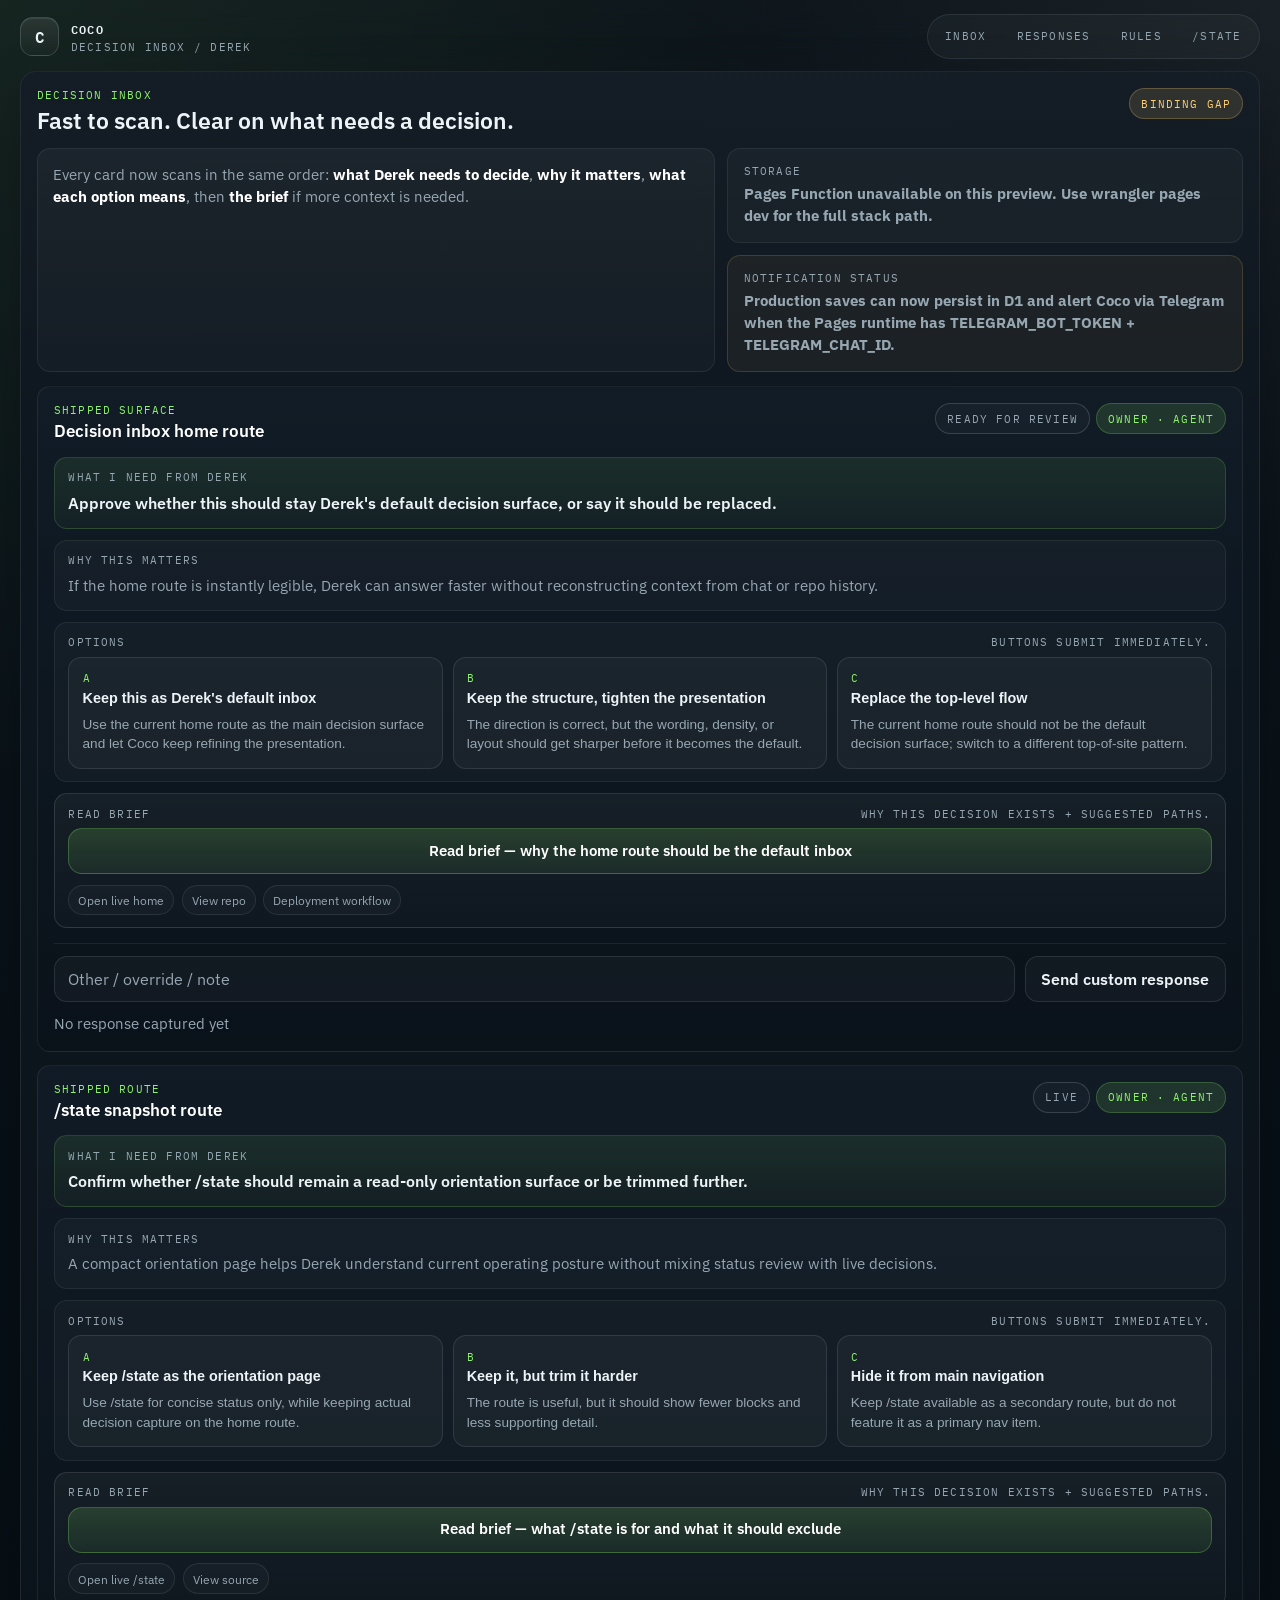
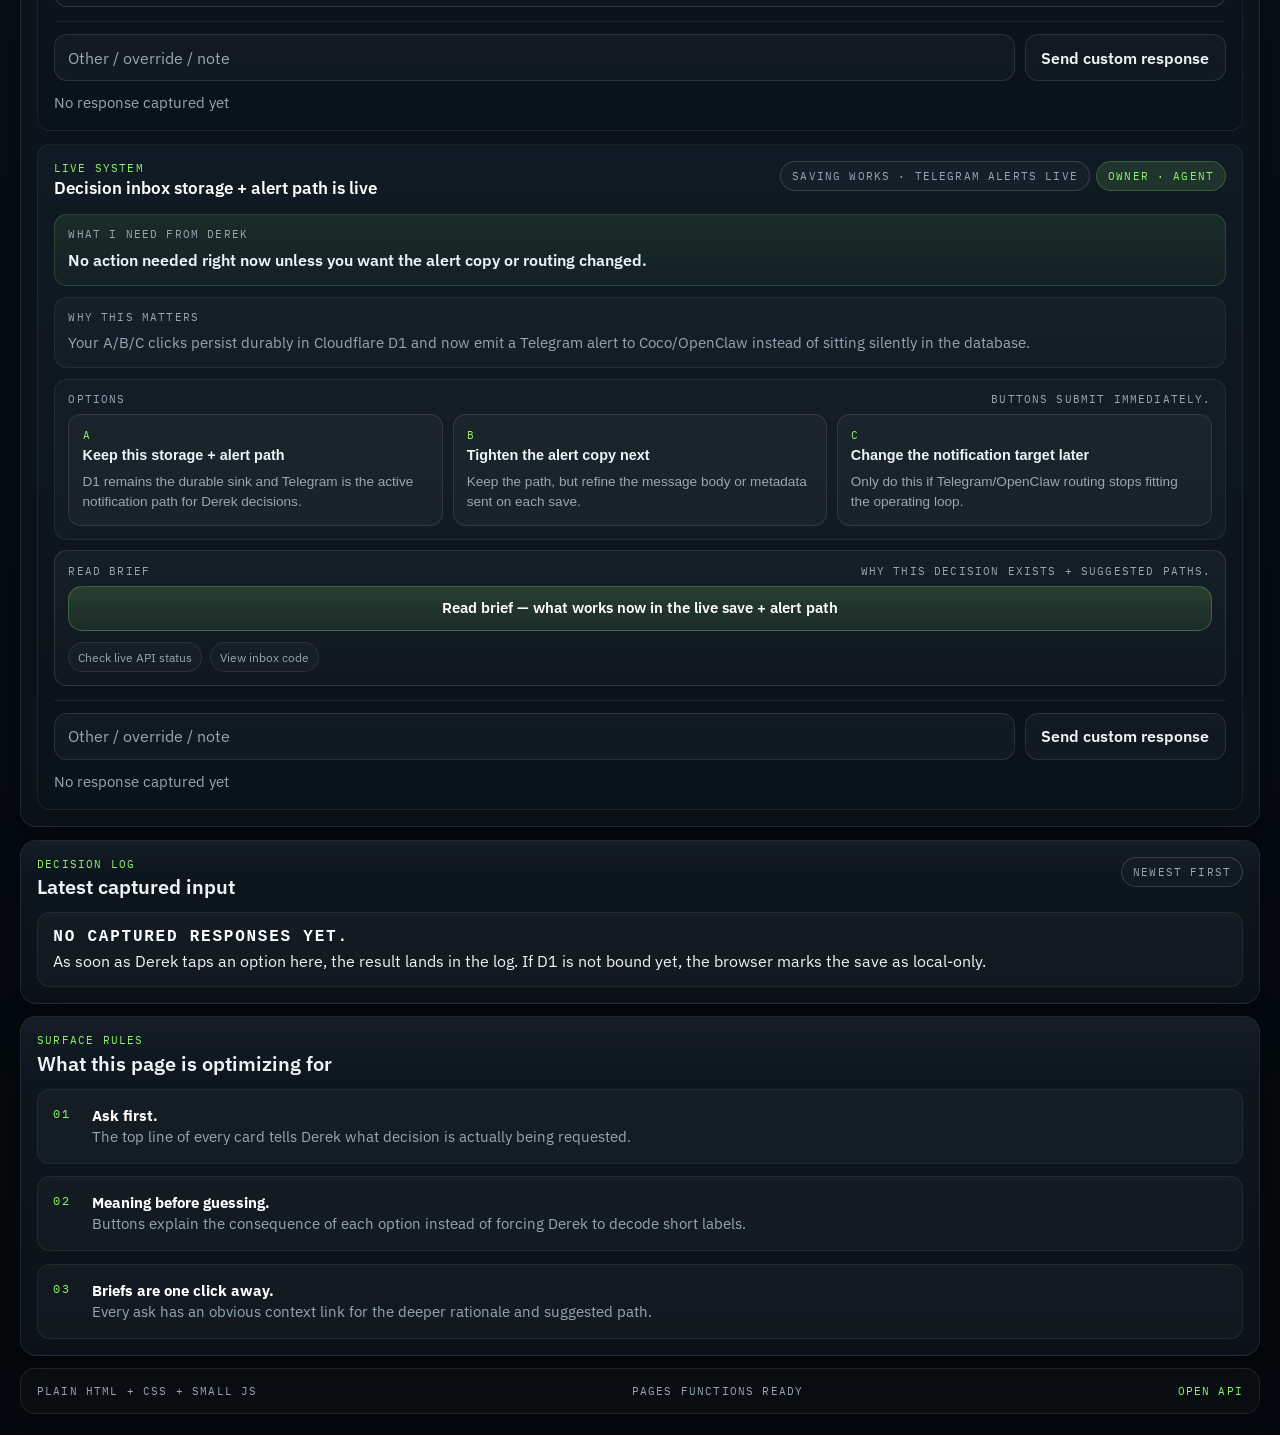
==== commit f14723c6: "Land notification source-of-truth updates" ====
--- a/index.html
+++ b/index.html
@@ -67,9 +67,9 @@
                 <strong data-storage-line>Checking submit path…</strong>
               </div>
               <div class="note-card note-card-warn">
-                <span class="note-label">notification gap</span>
+                <span class="note-label">notification status</span>
                 <strong data-notification-gap>
-                  Saves can persist, but this repo still does not emit Telegram or other push notifications.
+                  Checking live alert path…
                 </strong>
               </div>
             </div>
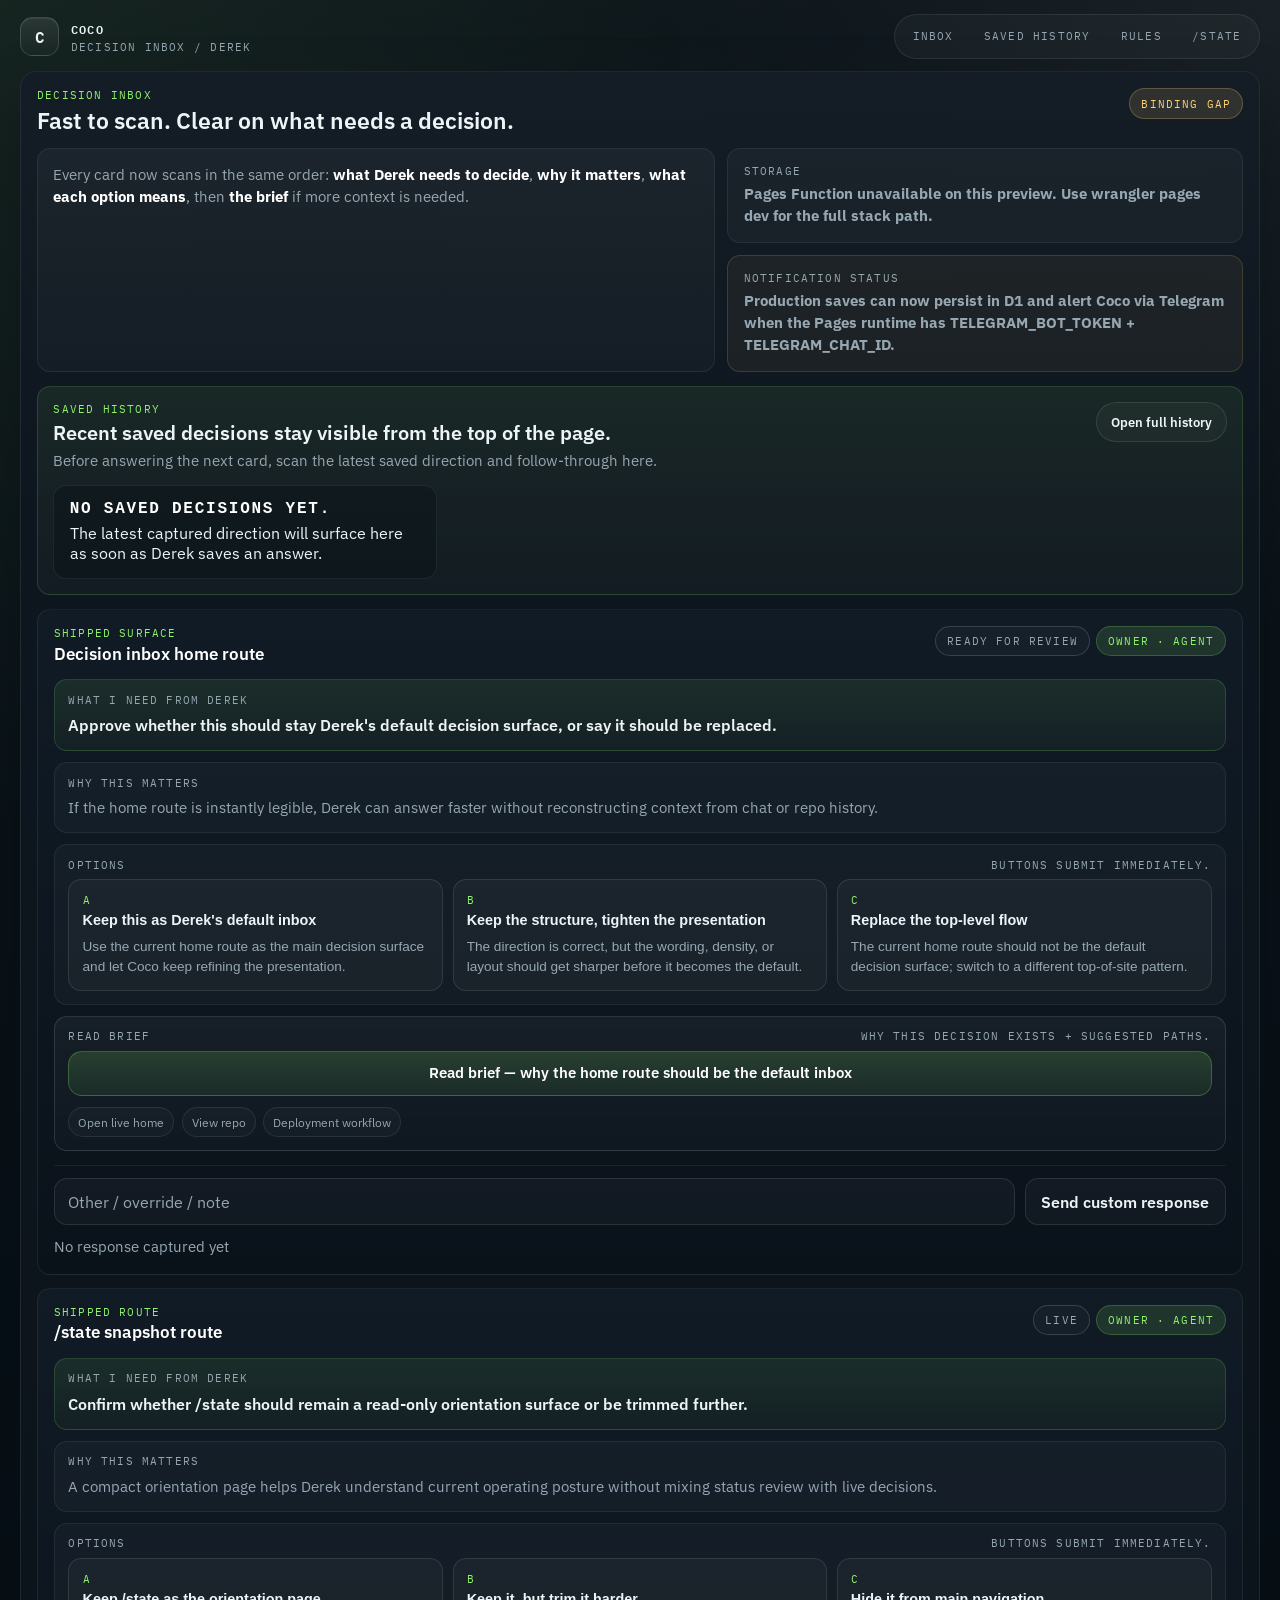
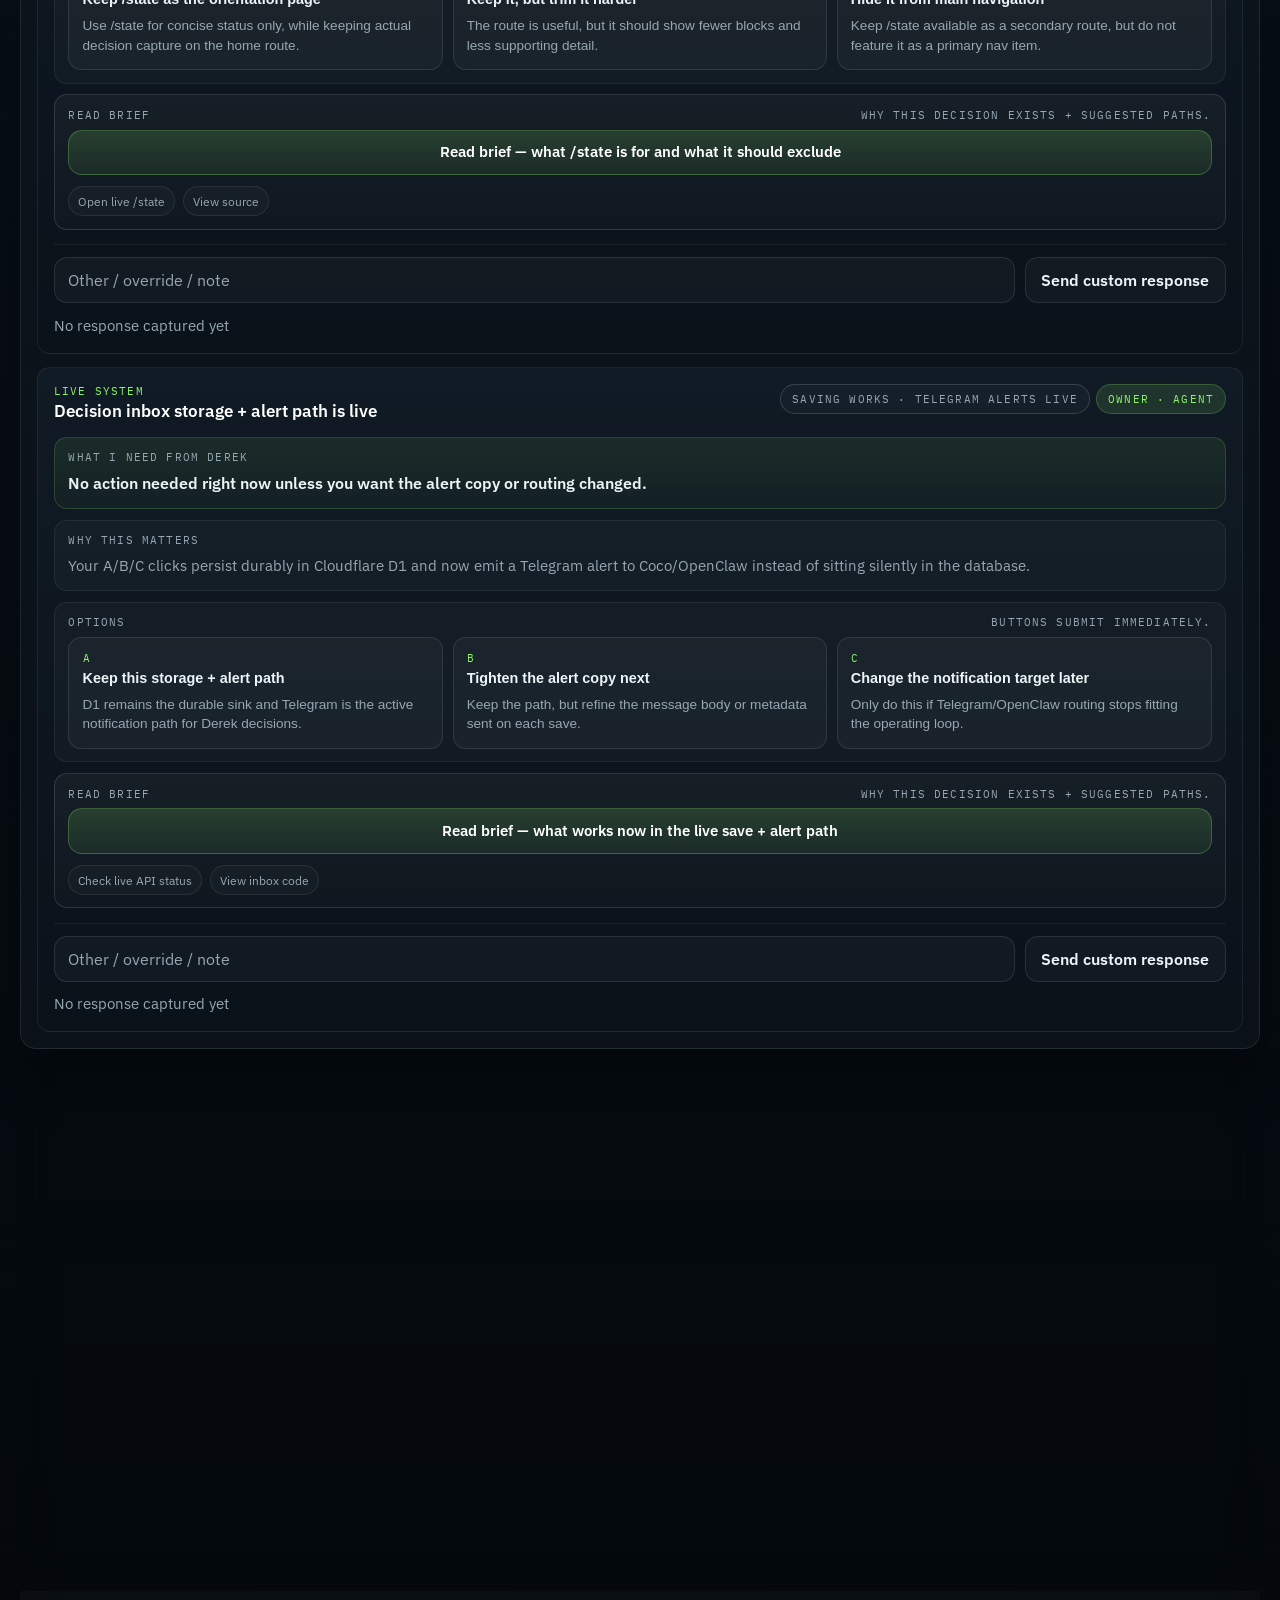
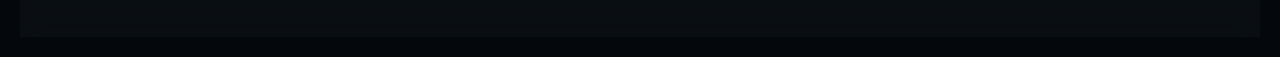
==== commit 0c226381: "Surface saved history near top of page" ====
--- a/index.html
+++ b/index.html
@@ -36,7 +36,7 @@
 
         <nav class="topnav" aria-label="Primary">
           <a href="#inbox">Inbox</a>
-          <a href="#responses">Responses</a>
+          <a href="#responses">Saved history</a>
           <a href="#ops">Rules</a>
           <a href="/state/">/state</a>
         </nav>
@@ -75,14 +75,29 @@
             </div>
           </div>
 
+          <section class="history-spotlight" aria-labelledby="history-spotlight-title">
+            <div class="section-head history-spotlight-head">
+              <div>
+                <p class="eyebrow">Saved history</p>
+                <h2 id="history-spotlight-title">Recent saved decisions stay visible from the top of the page.</h2>
+                <p class="history-spotlight-copy">
+                  Before answering the next card, scan the latest saved direction and follow-through here.
+                </p>
+              </div>
+              <a class="history-spotlight-link" href="#responses">Open full history</a>
+            </div>
+
+            <div class="history-spotlight-list" data-history-spotlight aria-live="polite"></div>
+          </section>
+
           <div class="artifact-list" data-decision-inbox aria-live="polite"></div>
         </section>
 
         <section class="panel stack-section" id="responses">
           <div class="section-head">
             <div>
-              <p class="eyebrow">Decision log</p>
-              <h2>Latest captured input</h2>
+              <p class="eyebrow">Saved history</p>
+              <h2>Recent decision history</h2>
             </div>
             <span class="status-tag">newest first</span>
           </div>
--- a/styles.css
+++ b/styles.css
@@ -203,14 +203,18 @@
 .brief-link:hover,
 .brief-link:focus-visible,
 .link-list a:hover,
-.link-list a:focus-visible {
+.link-list a:focus-visible,
+.history-spotlight-link:hover,
+.history-spotlight-link:focus-visible {
   color: var(--text-strong);
 }
 
 .topnav a:hover,
 .topnav a:focus-visible,
 .brief-topnav a:hover,
-.brief-topnav a:focus-visible {
+.brief-topnav a:focus-visible,
+.history-spotlight-link:hover,
+.history-spotlight-link:focus-visible {
   background: rgba(255, 255, 255, 0.08);
 }
 
@@ -382,13 +386,51 @@
   gap: 0.75rem;
 }
 
+.history-spotlight {
+  display: grid;
+  gap: 0.8rem;
+  padding: 0.92rem 0.96rem;
+  border: 1px solid rgba(142, 243, 106, 0.16);
+  border-radius: var(--radius-sm);
+  background: linear-gradient(180deg, rgba(142, 243, 106, 0.08), rgba(255, 255, 255, 0.028));
+}
+
+.history-spotlight-copy {
+  margin-top: 0.4rem;
+  color: var(--muted);
+  font-size: 0.92rem;
+  line-height: 1.5;
+}
+
+.history-spotlight-link {
+  display: inline-flex;
+  align-items: center;
+  justify-content: center;
+  min-height: 2.5rem;
+  padding: 0 0.85rem;
+  border: 1px solid rgba(210, 222, 230, 0.12);
+  border-radius: 999px;
+  background: rgba(255, 255, 255, 0.03);
+  color: var(--text);
+  font-size: 0.8rem;
+  font-weight: 600;
+  text-decoration: none;
+}
+
+.history-spotlight-list {
+  display: grid;
+  grid-template-columns: repeat(3, minmax(0, 1fr));
+  gap: 0.72rem;
+}
+
 .note-card,
 .state-card,
 .log-row,
 .ops-card,
 .brief-card,
 .brief-block,
-.list-block {
+.list-block,
+.history-spotlight-card {
   display: grid;
   gap: 0.34rem;
 }
@@ -654,7 +696,8 @@
 .other-input:focus,
 .choice-button:focus,
 .other-submit:focus,
-.brief-link:focus {
+.brief-link:focus,
+.history-spotlight-link:focus {
   outline: 2px solid rgba(142, 243, 106, 0.28);
   outline-offset: 2px;
 }
@@ -668,6 +711,57 @@
 
 .submission-status {
   min-height: 1.35rem;
+}
+
+.history-spotlight-card {
+  padding: 0.84rem 0.88rem;
+  border: 1px solid rgba(210, 222, 230, 0.1);
+  border-radius: 0.82rem;
+  background: rgba(8, 15, 22, 0.48);
+}
+
+.history-spotlight-topline {
+  display: grid;
+  grid-template-columns: auto minmax(0, 1fr);
+  gap: 0.65rem;
+  align-items: start;
+}
+
+.history-spotlight-card p {
+  color: var(--muted);
+  font-size: 0.88rem;
+  line-height: 1.45;
+}
+
+.history-spotlight-rank {
+  display: inline-grid;
+  place-items: center;
+  width: 2rem;
+  min-width: 2rem;
+  height: 2rem;
+  border: 1px solid rgba(142, 243, 106, 0.22);
+  border-radius: 0.72rem;
+  color: var(--accent);
+  background: rgba(142, 243, 106, 0.08);
+  font-family: "IBM Plex Mono", monospace;
+  font-size: 0.72rem;
+  letter-spacing: 0.1em;
+}
+
+.history-spotlight-meta {
+  display: flex;
+  align-items: center;
+  justify-content: space-between;
+  gap: 0.6rem;
+  color: var(--muted);
+  font-family: "IBM Plex Mono", monospace;
+  font-size: 0.66rem;
+  text-transform: uppercase;
+  letter-spacing: 0.11em;
+}
+
+.history-spotlight-empty {
+  background: rgba(8, 15, 22, 0.36);
 }
 
 .log-row {
@@ -827,7 +921,8 @@
   .brief-grid,
   .brief-columns,
   .choice-grid,
-  .kpi-row {
+  .kpi-row,
+  .history-spotlight-list {
     grid-template-columns: 1fr;
   }
 
@@ -837,7 +932,8 @@
   .topbar,
   .brief-header,
   .log-row,
-  .artifact-section-head {
+  .artifact-section-head,
+  .history-spotlight-head {
     flex-direction: column;
     align-items: flex-start;
   }
@@ -848,6 +944,11 @@
 
   .log-meta {
     justify-items: start;
+  }
+
+  .history-spotlight-meta {
+    align-items: flex-start;
+    flex-direction: column;
   }
 }
 
